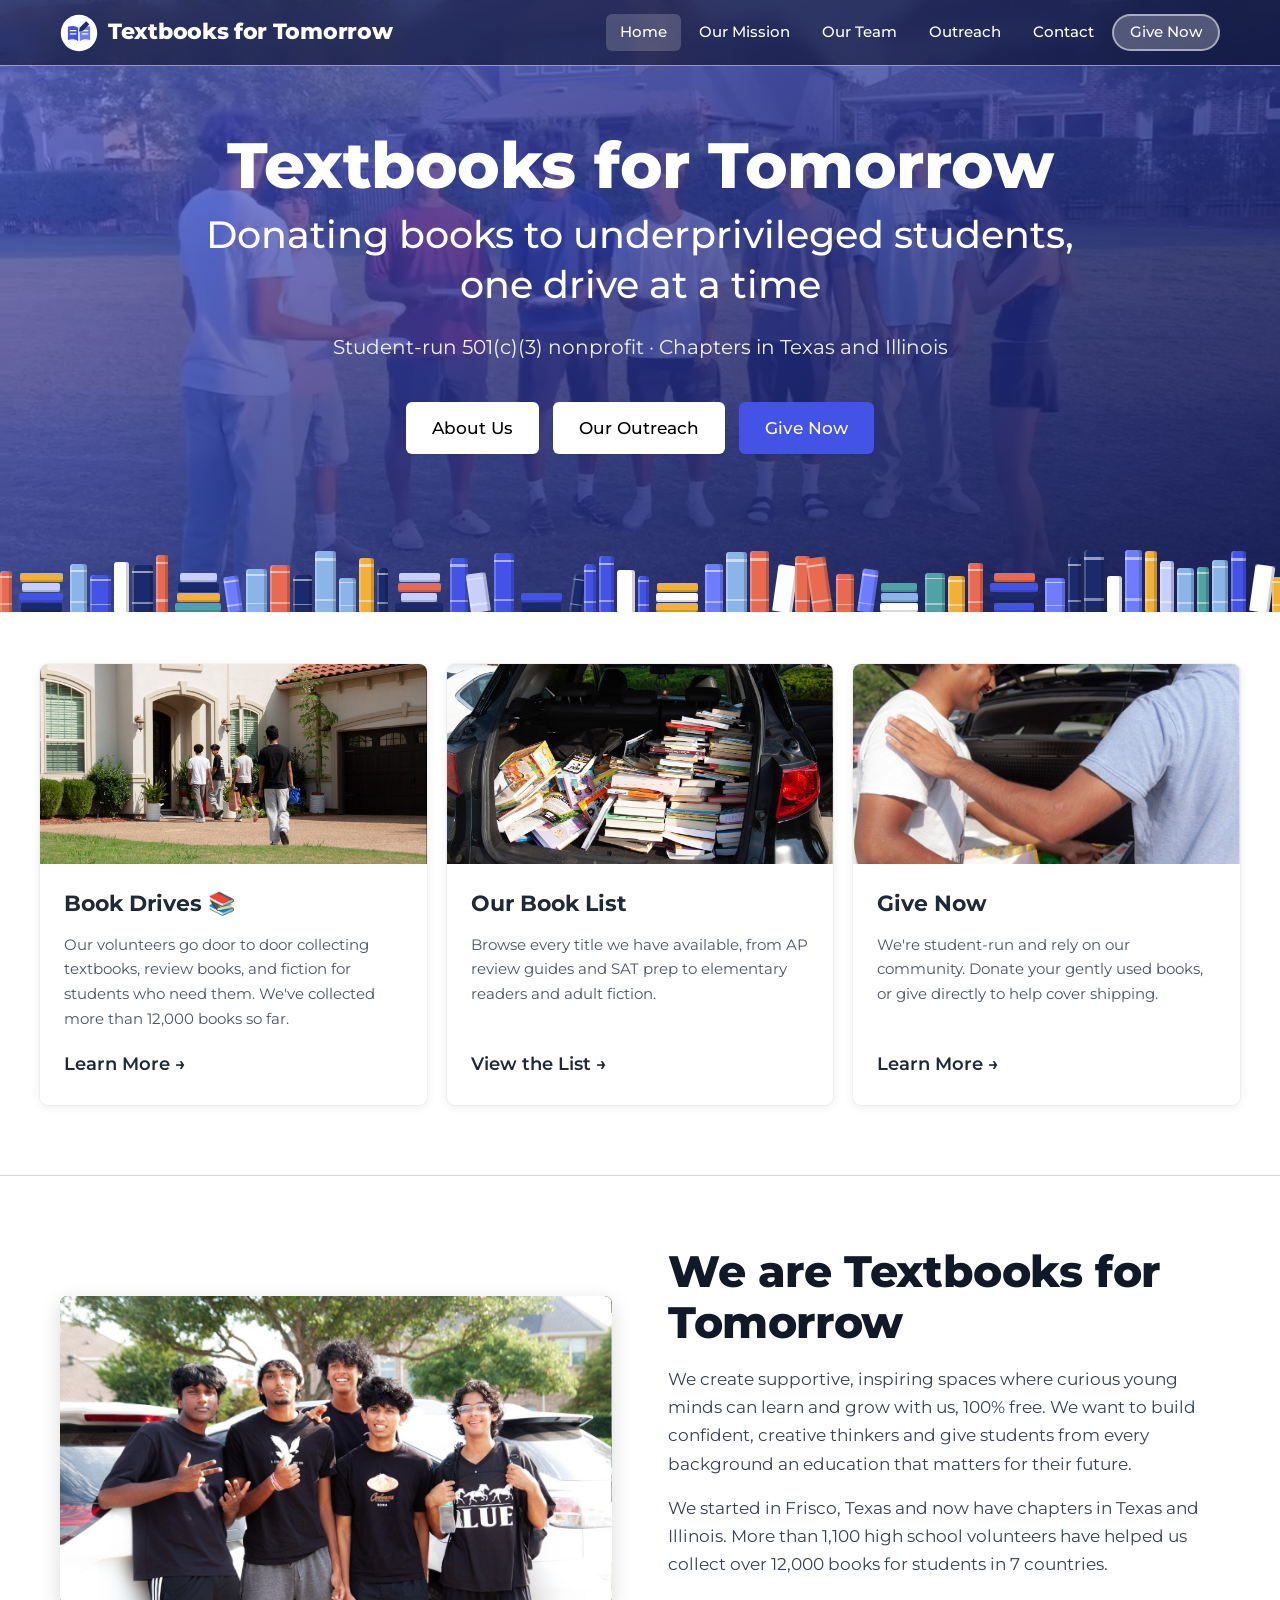
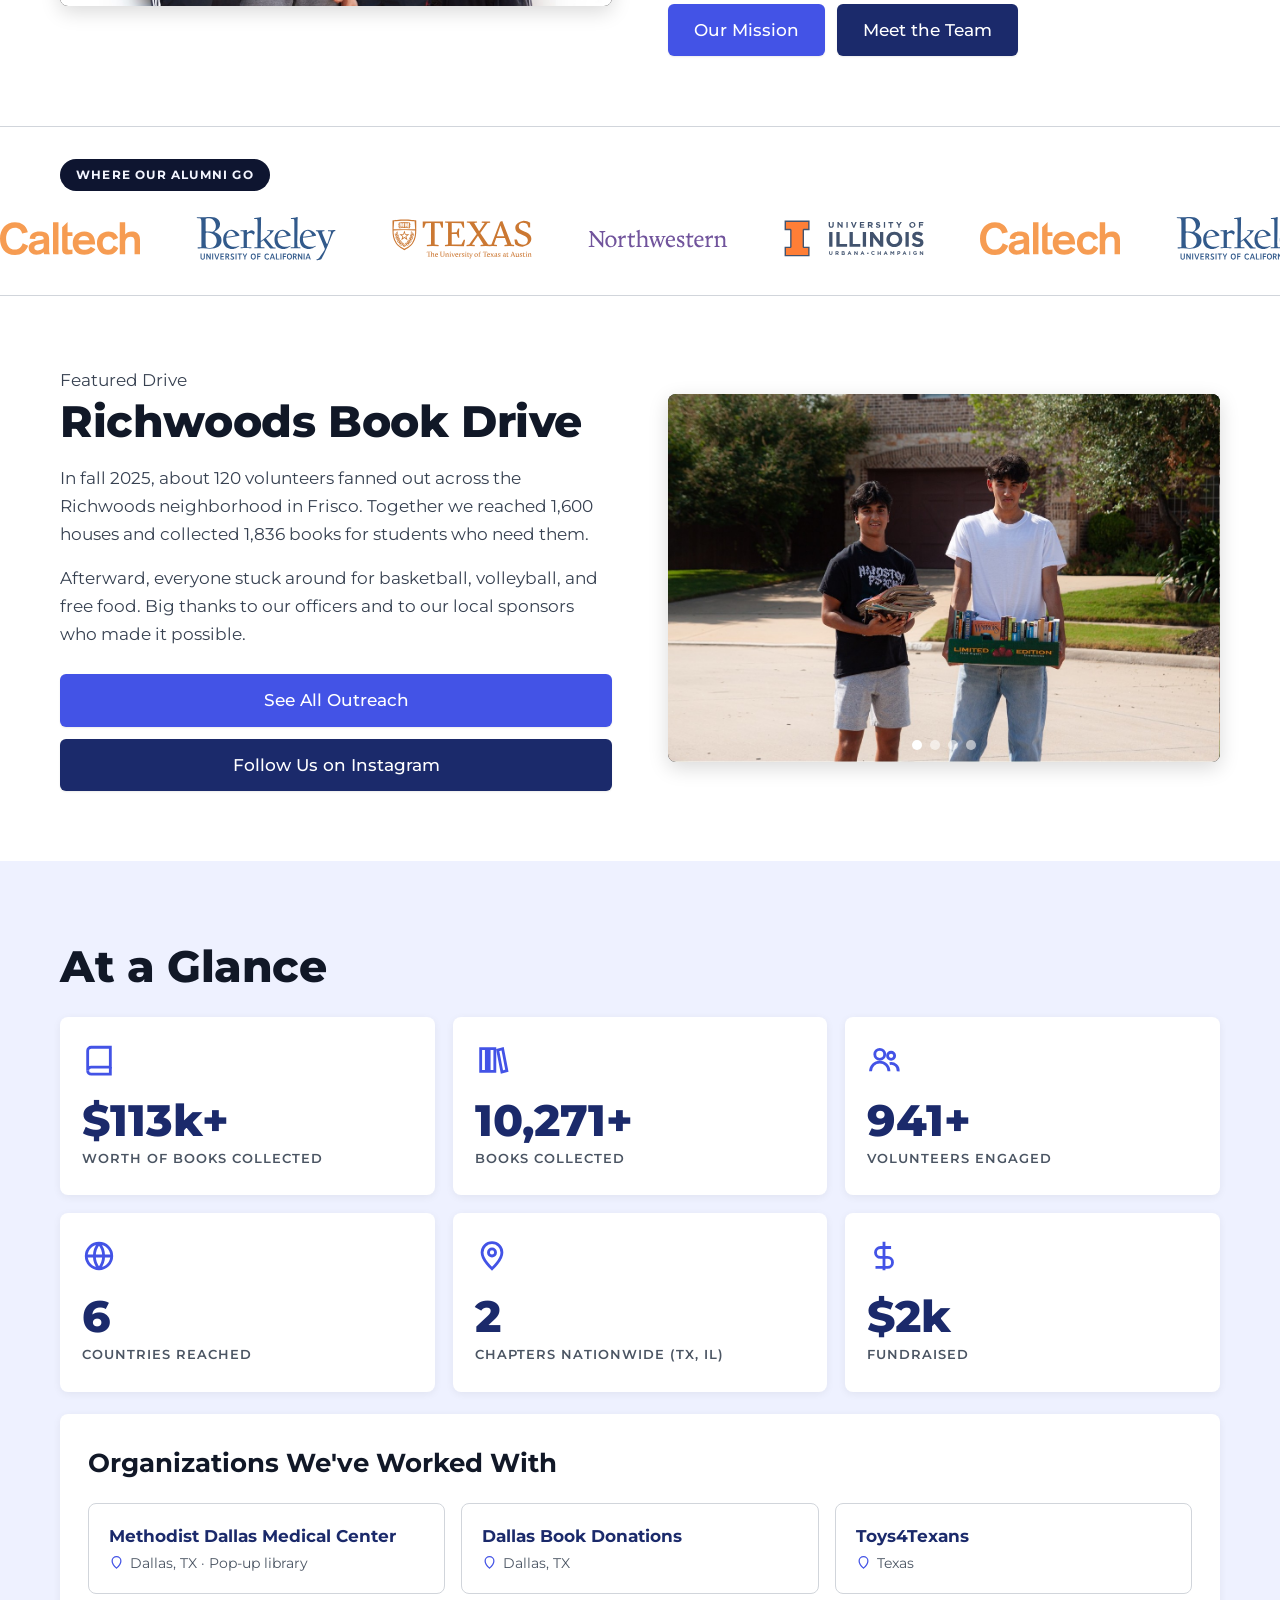
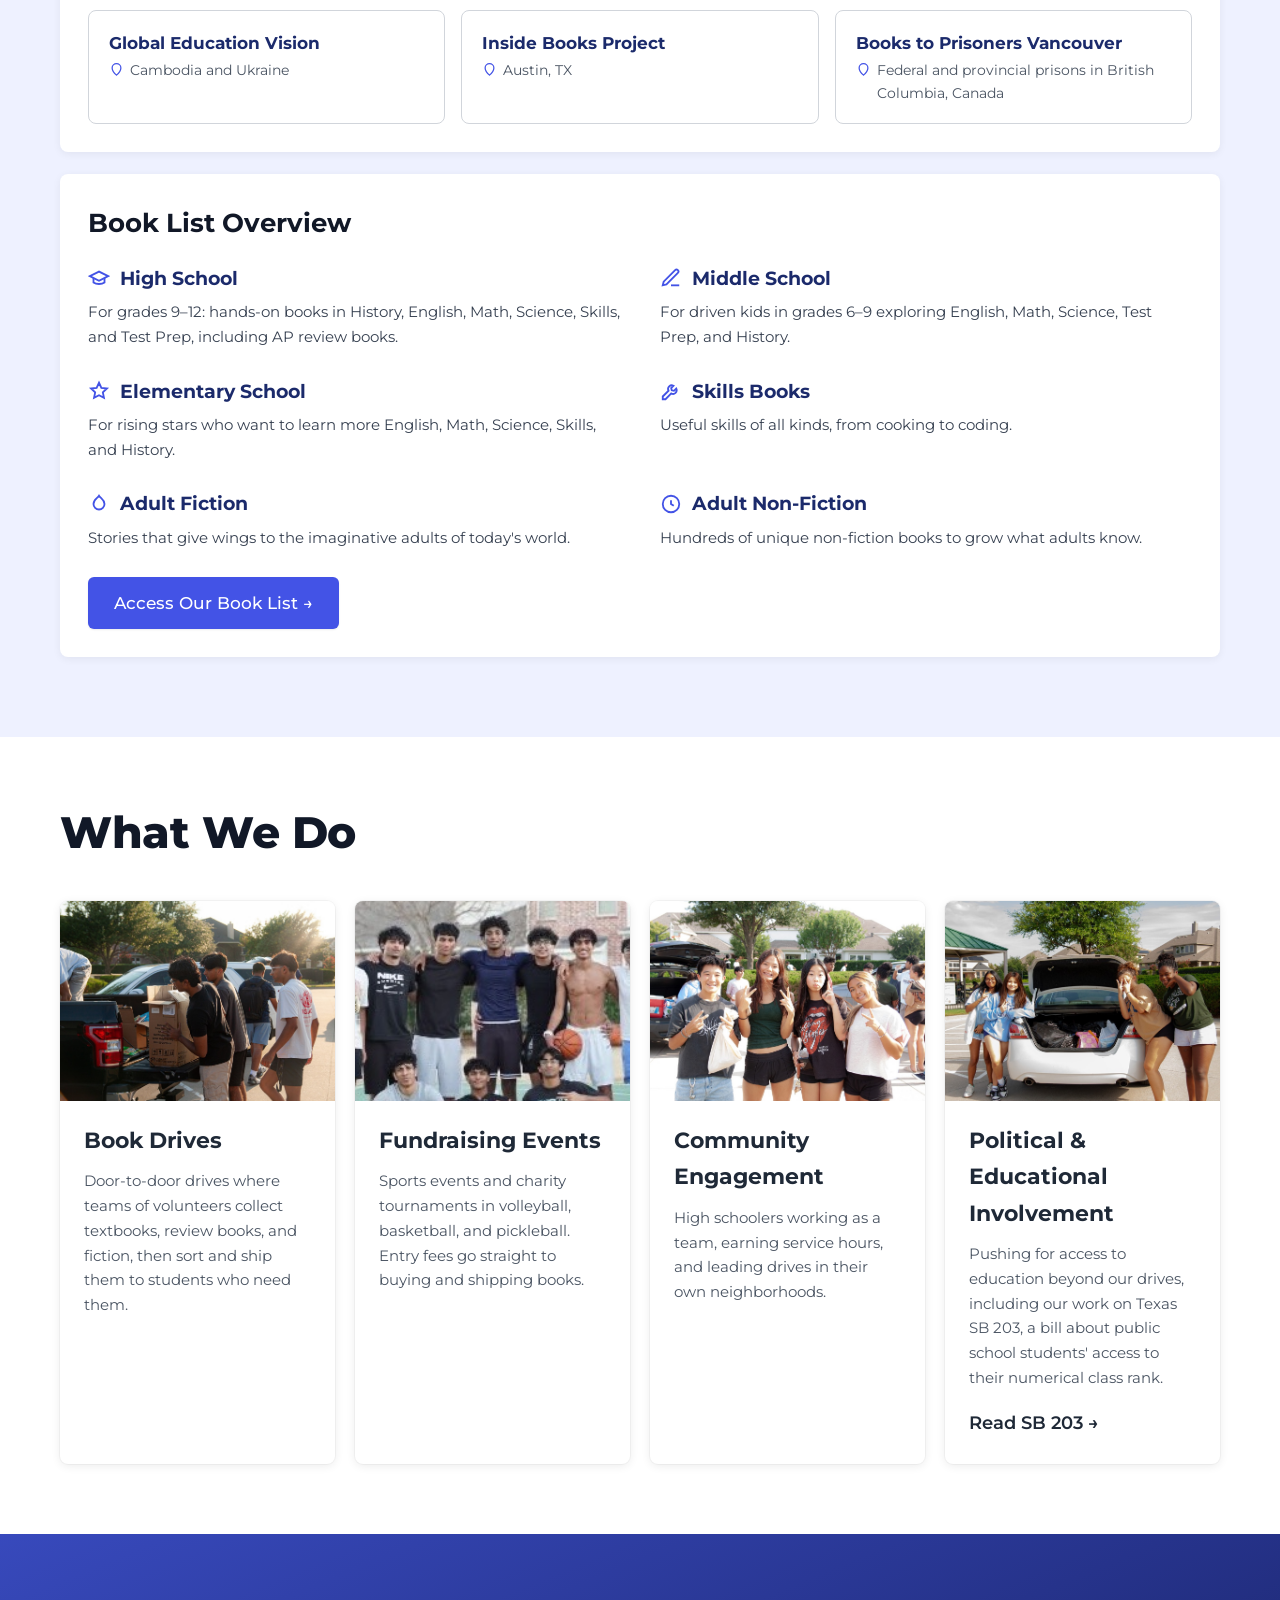
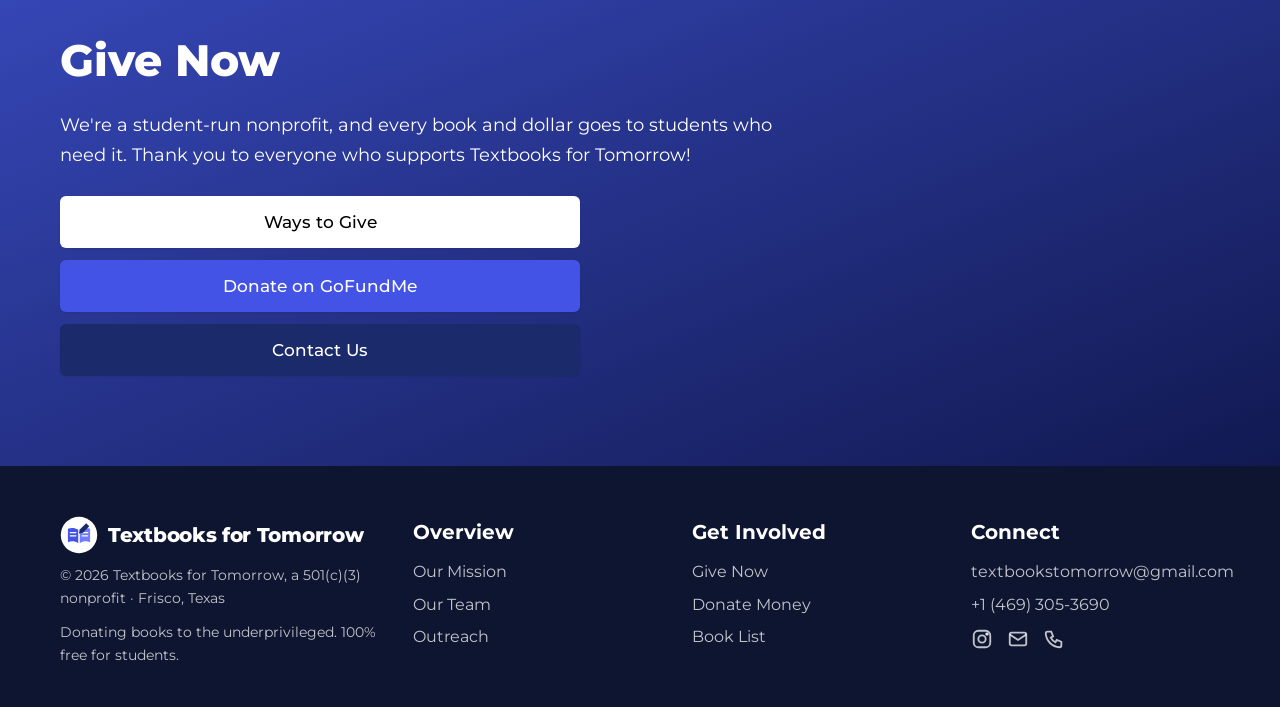
==== index.html @ 3386404f "Name Texas SB 203 on the Political and Educational card Co-Authored-By: Claude Sonnet 5.5 <noreply@a" ====
<!doctype html>
<html lang="en">
<head>
  <meta charset="utf-8">
  <meta name="viewport" content="width=device-width, initial-scale=1">
  <title>Home | Textbooks for Tomorrow</title>
  <meta name="description" content="Textbooks for Tomorrow is a student-run 501(c)(3) nonprofit donating books to underprivileged students, with chapters in Texas and Illinois.">
  <link rel="preconnect" href="https://fonts.googleapis.com">
  <link rel="preconnect" href="https://fonts.gstatic.com" crossorigin>
  <link href="https://fonts.googleapis.com/css2?family=Montserrat:wght@400;500;600;700;800&display=swap" rel="stylesheet">
  <link rel="stylesheet" href="css/style.css?v=10">
  <link rel="icon" href="data:image/svg+xml,<svg xmlns='http://www.w3.org/2000/svg' viewBox='0 0 100 100'><text y='.9em' font-size='90'>📘</text></svg>">
</head>
<body data-page="home">

  <!-- HERO: one static photo of the team under a blue gradient, books moving along the bottom -->
  <section class="hero">
    <div class="slides" aria-hidden="true">
      <img class="static" src="media/img/team-group.jpg" alt="" style="object-position:46% 12%">
    </div>
    <div class="hero-inner">
      <h1 class="reveal">Textbooks for Tomorrow</h1>
      <h2 class="reveal">Donating books to underprivileged students, one drive at a time</h2>
      <p class="sub reveal">Student-run 501(c)(3) nonprofit · Chapters in Texas and Illinois</p>
      <div class="hero-btns reveal">
        <a class="btn btn-white" href="mission.html">About Us</a>
        <a class="btn btn-white" href="outreach.html">Our Outreach</a>
        <a class="btn btn-brand" href="donate.html">Give Now</a>
      </div>
    </div>
    <div class="shelf bottom"></div>
  </section>

  <!-- THREE CARDS -->
  <div class="container cards stagger">
    <a class="card" href="outreach.html">
      <img src="media/img/ir-house-door.jpg" alt="Volunteers walking up to a house to collect books" style="object-position:50% 55%">
      <div class="body">
        <h2>Book Drives 📚</h2>
        <p>Our volunteers go door to door collecting textbooks, review books, and fiction for students who need them. We've collected more than 12,000 books so far.</p>
        <span class="more">Learn More <span>→</span></span>
      </div>
    </a>
    <a class="card" data-link="bookList">
      <img src="media/img/ir-trunk-pile.jpg" alt="A trunk piled high with donated books" style="object-position:50% 50%">
      <div class="body">
        <h2>Our Book List</h2>
        <p>Browse every title we have available, from AP review guides and SAT prep to elementary readers and adult fiction.</p>
        <span class="more">View the List <span>→</span></span>
      </div>
    </a>
    <a class="card" href="donate.html">
      <img src="media/img/ir-bag-handoff.jpg" alt="Volunteers handing over a bag of donated books" style="object-position:50% 40%">
      <div class="body">
        <h2>Give Now</h2>
        <p>We're student-run and rely on our community. Donate your gently used books, or give directly to help cover shipping.</p>
        <span class="more">Learn More <span>→</span></span>
      </div>
    </a>
  </div>

  <hr class="rule">

  <!-- WE ARE T4T -->
  <section class="section">
    <div class="container split">
      <div class="reveal left">
        <div class="media-frame"><img src="media/img/ir-team-a.jpg" alt="Textbooks for Tomorrow volunteers posing together" style="object-position:50% 30%"></div>
      </div>
      <div class="prose reveal right">
        <h2 class="h-xl">We are Textbooks for Tomorrow</h2>
        <p>We create supportive, inspiring spaces where curious young minds can learn and grow with us, 100% free. We want to build confident, creative thinkers and give students from every background an education that matters for their future.</p>
        <p>We started in Frisco, Texas and now have chapters in Texas and Illinois. More than 1,100 high school volunteers have helped us collect over 12,000 books for students in 7 countries.</p>
        <div class="btn-row">
          <a class="btn btn-brand" href="mission.html">Our Mission</a>
          <a class="btn btn-navy" href="team.html">Meet the Team</a>
        </div>
      </div>
    </div>
  </section>

  <!-- ALUMNI (same pattern as reviveinvestments.org) -->
  <div class="alumni"></div>

  <!-- FEATURED DRIVE -->
  <section class="section">
    <div class="container split flip">
      <div class="reveal right">
        <div class="media-frame tall fader">
          <img src="media/img/ir-guys-crate.jpg" alt="Two volunteers carrying a crate of books" style="object-position:50% 35%">
          <img src="media/img/ir-team-b.jpg" alt="Three volunteers smiling at the drive" style="object-position:50% 35%">
          <img src="media/img/ir-team-d.jpg" alt="Volunteers gathered after the drive" style="object-position:50% 40%">
          <img src="media/img/ir-girls-boxes.jpg" alt="Volunteers with boxes of donated books" style="object-position:40% 40%">
        </div>
      </div>
      <div class="prose reveal left">
        <p class="kicker">Featured Drive</p>
        <h2 class="h-xl">Richwoods Book Drive</h2>
        <p>In fall 2025, about 120 volunteers fanned out across the Richwoods neighborhood in Frisco. Together we reached 1,600 houses and collected 1,836 books for students who need them.</p>
        <p>Afterward, everyone stuck around for basketball, volleyball, and free food. Big thanks to our officers and to our local sponsors who made it possible.</p>
        <div class="btn-stack">
          <a class="btn btn-brand" href="outreach.html">See All Outreach</a>
          <a class="btn btn-navy" data-link="instagram">Follow Us on Instagram</a>
        </div>
      </div>
    </div>
  </section>

  <!-- AT A GLANCE -->
  <section class="band">
    <div class="container">
      <h2 class="h-xl reveal">At a Glance</h2>
      <div class="stats six stagger">
        <div class="stat">
          <svg class="ic" viewBox="0 0 24 24" fill="none" stroke="currentColor" stroke-width="2"><path d="M4 19.5A2.5 2.5 0 0 1 6.5 17H20V3H6.5A2.5 2.5 0 0 0 4 5.5z"/><path d="M4 19.5A2.5 2.5 0 0 0 6.5 22H20v-5"/></svg>
          <div class="num" data-count="130" data-prefix="$" data-suffix="k+">$0</div><div class="label">Worth of Books Collected</div>
        </div>
        <div class="stat">
          <svg class="ic" viewBox="0 0 24 24" fill="none" stroke="currentColor" stroke-width="2"><path d="M4 4h4v16H4zM10 4h4v16h-4z"/><path d="m16 5 3.5-1 3 15.5-3.5 1z"/></svg>
          <div class="num" data-count="12000" data-suffix="+">0</div><div class="label">Books Collected</div>
        </div>
        <div class="stat">
          <svg class="ic" viewBox="0 0 24 24" fill="none" stroke="currentColor" stroke-width="2"><circle cx="9" cy="8" r="3.5"/><path d="M2.5 20a6.5 6.5 0 0 1 13 0"/><circle cx="17" cy="9" r="2.5"/><path d="M16 14.5a5 5 0 0 1 6 5.5"/></svg>
          <div class="num" data-count="1100" data-suffix="+">0</div><div class="label">Volunteers Engaged</div>
        </div>
        <div class="stat">
          <svg class="ic" viewBox="0 0 24 24" fill="none" stroke="currentColor" stroke-width="2"><circle cx="12" cy="12" r="9"/><path d="M3 12h18M12 3a14 14 0 0 1 0 18M12 3a14 14 0 0 0 0 18"/></svg>
          <div class="num" data-count="7">0</div><div class="label">Countries Reached</div>
        </div>
        <div class="stat">
          <svg class="ic" viewBox="0 0 24 24" fill="none" stroke="currentColor" stroke-width="2"><path d="M12 21s-7-6.2-7-11.5a7 7 0 0 1 14 0C19 14.8 12 21 12 21z"/><circle cx="12" cy="9.5" r="2.5"/></svg>
          <div class="num" data-count="2">0</div><div class="label">Chapters Nationwide (TX, IL)</div>
        </div>
        <div class="stat">
          <svg class="ic" viewBox="0 0 24 24" fill="none" stroke="currentColor" stroke-width="2"><path d="M12 2v20M17 6H9.5a3.5 3.5 0 0 0 0 7h5a3.5 3.5 0 0 1 0 7H6"/></svg>
          <div class="num" data-count="2" data-prefix="$" data-suffix="k">$0</div><div class="label">Fundraised</div>
        </div>
      </div>

      <div class="panel reveal">
        <h3 class="h-lg">Organizations We've Worked With</h3>
        <div class="partners">
          <div class="partner"><h4>Methodist Dallas Medical Center</h4><p><svg viewBox="0 0 24 24" fill="none" stroke="currentColor" stroke-width="2"><path d="M12 21s-7-6.2-7-11.5a7 7 0 0 1 14 0C19 14.8 12 21 12 21z"/></svg>Dallas, TX · Pop-up library</p></div>
          <div class="partner"><h4>Dallas Book Donations</h4><p><svg viewBox="0 0 24 24" fill="none" stroke="currentColor" stroke-width="2"><path d="M12 21s-7-6.2-7-11.5a7 7 0 0 1 14 0C19 14.8 12 21 12 21z"/></svg>Dallas, TX</p></div>
          <div class="partner"><h4>Toys4Texans</h4><p><svg viewBox="0 0 24 24" fill="none" stroke="currentColor" stroke-width="2"><path d="M12 21s-7-6.2-7-11.5a7 7 0 0 1 14 0C19 14.8 12 21 12 21z"/></svg>Texas</p></div>
          <div class="partner"><h4>Global Education Vision</h4><p><svg viewBox="0 0 24 24" fill="none" stroke="currentColor" stroke-width="2"><path d="M12 21s-7-6.2-7-11.5a7 7 0 0 1 14 0C19 14.8 12 21 12 21z"/></svg>Cambodia and Ukraine</p></div>
          <div class="partner"><h4>Inside Books Project</h4><p><svg viewBox="0 0 24 24" fill="none" stroke="currentColor" stroke-width="2"><path d="M12 21s-7-6.2-7-11.5a7 7 0 0 1 14 0C19 14.8 12 21 12 21z"/></svg>Austin, TX</p></div>
          <div class="partner"><h4>Books to Prisoners Vancouver</h4><p><svg viewBox="0 0 24 24" fill="none" stroke="currentColor" stroke-width="2"><path d="M12 21s-7-6.2-7-11.5a7 7 0 0 1 14 0C19 14.8 12 21 12 21z"/></svg>Federal and provincial prisons in British Columbia, Canada</p></div>
        </div>
      </div>

      <div class="panel reveal">
        <h3 class="h-lg">Book List Overview</h3>
        <div class="groups">
          <div class="group"><h4><svg viewBox="0 0 24 24" fill="none" stroke="currentColor" stroke-width="2"><path d="M22 10 12 5 2 10l10 5 10-5z"/><path d="M6 12v5c3 2 9 2 12 0v-5"/></svg>High School</h4><p>For grades 9–12: hands-on books in History, English, Math, Science, Skills, and Test Prep, including AP review books.</p></div>
          <div class="group"><h4><svg viewBox="0 0 24 24" fill="none" stroke="currentColor" stroke-width="2"><path d="M12 20h9"/><path d="M16.5 3.5a2.1 2.1 0 0 1 3 3L7 19l-4 1 1-4z"/></svg>Middle School</h4><p>For driven kids in grades 6–9 exploring English, Math, Science, Test Prep, and History.</p></div>
          <div class="group"><h4><svg viewBox="0 0 24 24" fill="none" stroke="currentColor" stroke-width="2"><path d="m12 3 2.6 5.6 6.1.7-4.5 4.2 1.2 6L12 16.6 6.6 19.5l1.2-6L3.3 9.3l6.1-.7z"/></svg>Elementary School</h4><p>For rising stars who want to learn more English, Math, Science, Skills, and History.</p></div>
          <div class="group"><h4><svg viewBox="0 0 24 24" fill="none" stroke="currentColor" stroke-width="2"><path d="M14.7 6.3a4 4 0 0 0-5.4 5.4L3 18v3h3l6.3-6.3a4 4 0 0 0 5.4-5.4l-2.5 2.5-2.4-.6-.6-2.4z"/></svg>Skills Books</h4><p>Useful skills of all kinds, from cooking to coding.</p></div>
          <div class="group"><h4><svg viewBox="0 0 24 24" fill="none" stroke="currentColor" stroke-width="2"><path d="M12 3c2 3 6 4 6 9a6 6 0 0 1-12 0c0-5 4-6 6-9z"/></svg>Adult Fiction</h4><p>Stories that give wings to the imaginative adults of today's world.</p></div>
          <div class="group"><h4><svg viewBox="0 0 24 24" fill="none" stroke="currentColor" stroke-width="2"><circle cx="12" cy="12" r="9"/><path d="M12 8v4l3 2"/></svg>Adult Non-Fiction</h4><p>Hundreds of unique non-fiction books to grow what adults know.</p></div>
        </div>
        <div class="btn-row"><a class="btn btn-brand" data-link="bookList">Access Our Book List →</a></div>
      </div>
    </div>
  </section>

  <!-- WHAT WE DO -->
  <section class="section">
    <div class="container">
      <h2 class="h-xl reveal">What We Do</h2>
      <div class="cards four stagger">
        <div class="card">
          <img src="media/img/ir-truck-loading2.jpg" alt="Volunteers loading boxes of donated books" style="object-position:55% 40%">
          <div class="body"><h3>Book Drives</h3><p>Door-to-door drives where teams of volunteers collect textbooks, review books, and fiction, then sort and ship them to students who need them.</p></div>
        </div>
        <div class="card">
          <img src="media/img/basketball-team.jpg" alt="Players at our charity basketball tournament" style="object-position:50% 40%">
          <div class="body"><h3>Fundraising Events</h3><p>Sports events and charity tournaments in volleyball, basketball, and pickleball. Entry fees go straight to buying and shipping books.</p></div>
        </div>
        <div class="card">
          <img src="media/img/ir-girls-group.jpg" alt="High school volunteers at a book drive" style="object-position:50% 35%">
          <div class="body"><h3>Community Engagement</h3><p>High schoolers working as a team, earning service hours, and leading drives in their own neighborhoods.</p></div>
        </div>
        <div class="card">
          <img src="media/img/ir-team-c.jpg" alt="Volunteers at a book drive" style="object-position:50% 40%">
          <div class="body"><h3>Political &amp; Educational Involvement</h3><p>Pushing for access to education beyond our drives, including our work on Texas SB 203, a bill about public school students' access to their numerical class rank.</p><a class="more" href="https://capitol.texas.gov/BillLookup/History.aspx?LegSess=89R&amp;Bill=SB203" target="_blank" rel="noopener">Read SB 203 <span>→</span></a></div>
        </div>
      </div>
    </div>
  </section>

  <!-- CLOSING -->
  <section class="closing">
    <div class="container">
      <h2 class="reveal">Give Now</h2>
      <p class="reveal">We're a student-run nonprofit, and every book and dollar goes to students who need it. Thank you to everyone who supports Textbooks for Tomorrow!</p>
      <div class="btn-stack reveal">
        <a class="btn btn-white" href="donate.html">Ways to Give</a>
        <a class="btn btn-brand" data-link="donate">Donate on GoFundMe</a>
        <a class="btn btn-navy" href="contact.html">Contact Us</a>
      </div>
    </div>
  </section>

  <script src="js/main.js?v=10"></script>
</body>
</html>
---- css/style.css ----
/* Textbooks for Tomorrow — layout modeled on avbotz.com */
:root {
  --brand: #4353e6;        /* T4T royal blue (from Instagram) */
  --brand-hover: #3442c9;
  --navy: #1b2a6b;
  --ink: #111827;
  --gray: #4b5563;
  --line: #d1d5db;
  --tint: #eef1ff;         /* light lavender band, like Avbotz's sky-50 */
  --footer: #0e1530;
  --max: 1200px;
}

* { box-sizing: border-box; margin: 0; padding: 0; }
html { scroll-behavior: smooth; overflow-x: clip; }
body {
  font-family: "Montserrat", ui-sans-serif, system-ui, -apple-system, "Segoe UI", Roboto, Arial, sans-serif;
  color: var(--ink); background: #fff; line-height: 1.65;
}
img, video { max-width: 100%; display: block; }
a { color: inherit; text-decoration: none; }
.container { width: 100%; max-width: var(--max); margin: 0 auto; padding: 0 20px; }

/* ---------- Header ---------- */
.site-header {
  position: fixed; inset: 0 0 auto 0; z-index: 30; color: #fff;
  background: rgba(10, 16, 40, 0.6); backdrop-filter: blur(8px); -webkit-backdrop-filter: blur(8px);
  border-bottom: 1px solid rgba(229, 231, 235, 0.6);
  transition: background .3s;
}
.site-header.scrolled { background: rgba(10, 16, 40, 0.85); }
.nav { display: flex; align-items: center; justify-content: space-between; height: 65px; }
.logo { display: flex; align-items: center; gap: 10px; font-weight: 800; font-size: 22px; letter-spacing: -.3px; white-space: nowrap; }
.logo svg { width: 38px; height: 38px; flex: none; }
.nav-links { display: flex; align-items: center; gap: 4px; list-style: none; }
.nav-links a { display: block; padding: 6px 14px; border-radius: 6px; font-weight: 500; font-size: 15px; transition: background .2s; }
.nav-links a:hover, .nav-links a.active { background: rgba(255, 255, 255, .18); }
.nav-links .cta-link { border: 2px solid rgba(255,255,255,.5); background: rgba(255,255,255,.25); border-radius: 999px; padding: 4px 16px; }
.nav-toggle {
  display: none; color: #fff; background: rgba(255,255,255,.25); border: 2px solid rgba(255,255,255,.5);
  border-radius: 4px; padding: 6px 10px; font-size: 18px; cursor: pointer;
}
@media (max-width: 960px) {
  .nav-toggle { display: block; }
  .logo { font-size: 18px; }
  .nav-links {
    position: absolute; top: 65px; left: 0; right: 0; flex-direction: column; align-items: stretch; gap: 0;
    background: rgba(10, 16, 40, 0.96); padding: 0 16px; max-height: 0; overflow: hidden; transition: max-height .35s, padding .35s;
  }
  .nav-links.open { max-height: 480px; padding: 8px 16px 16px; }
  .nav-links a { padding: 12px; }
  .nav-links .cta-link { text-align: center; margin-top: 8px; }
}

/* ---------- Hero with crossfading photo slideshow ---------- */
.hero { position: relative; isolation: isolate; color: #fff; text-align: center; overflow: hidden; }
.slides { position: absolute; inset: 0; z-index: -2; }
.slides img {
  position: absolute; inset: 0; width: 100%; height: 100%; object-fit: cover;
  opacity: 0; transition: opacity 1.5s ease-in-out; transform: scale(1.06);
}
.slides img.on { opacity: 1; animation: kenburns 9s ease-out forwards; }
@keyframes kenburns { from { transform: scale(1.06); } to { transform: scale(1); } }
.hero::before {
  content: ""; position: absolute; inset: 0; z-index: -1;
  background: linear-gradient(to bottom right, rgba(79, 99, 255, .6), rgba(17, 24, 80, .95));
}
.hero-inner { padding: 130px 20px 170px; max-width: 980px; margin: 0 auto; }
.hero h1 { font-size: clamp(40px, 6vw, 64px); font-weight: 800; line-height: 1.1; letter-spacing: -.5px; }
.hero h2 { font-size: clamp(24px, 3.4vw, 38px); font-weight: 500; line-height: 1.3; margin-top: 10px; }
.hero p.sub { font-size: clamp(16px, 1.8vw, 20px); margin-top: 22px; opacity: .92; }
.hero-btns { display: flex; gap: 14px; justify-content: center; flex-wrap: wrap; margin-top: 38px; }
.hero.page .hero-inner { padding: 120px 20px 140px; }
.hero.page h1 { font-size: clamp(36px, 5vw, 54px); }

/* Buttons (Avbotz: rounded-md, shadow, slight scale on hover) */
.btn {
  display: inline-block; padding: 12px 26px; border-radius: 6px; font-size: 17px; font-weight: 500; text-align: center;
  box-shadow: 0 1px 2px rgba(0,0,0,.08); transition: transform .2s, box-shadow .2s, background .2s; cursor: pointer; border: 0; font-family: inherit;
}
.btn:hover { transform: scale(1.025); box-shadow: 0 6px 16px rgba(0,0,0,.15); }
.btn-white { background: #fff; color: #000; }
.btn-brand { background: var(--brand); color: #fff; }
.btn-brand:hover { background: var(--brand-hover); }
.btn-navy { background: var(--navy); color: #fff; }
.btn-stack { display: grid; gap: 12px; margin-top: 26px; }
.btn-row { display: flex; gap: 12px; flex-wrap: wrap; margin-top: 26px; }
@media (max-width: 640px) {
  .hero-btns { flex-direction: column; align-items: stretch; }
  .btn-row { flex-direction: column; }
}


/* ---------- Feature cards (photo on top) ---------- */
.cards { display: grid; grid-template-columns: repeat(3, 1fr); gap: 20px; padding: 40px 0 70px; }
.card {
  background: #fff; border-radius: 8px; overflow: hidden; box-shadow: 0 2px 10px rgba(0,0,0,.08), 0 0 0 1px rgba(0,0,0,.03);
  display: flex; flex-direction: column; transition: transform .25s, box-shadow .25s;
}
.card:hover { transform: translateY(-4px); box-shadow: 0 12px 28px rgba(0,0,0,.14); }
.card img { width: 100%; height: 200px; object-fit: cover; }
.card .body { padding: 22px 24px 26px; display: flex; flex-direction: column; flex: 1; }
.card h2, .card h3 { font-size: 22px; font-weight: 700; color: #1f2937; margin-bottom: 10px; }
.card p { color: var(--gray); font-size: 15px; flex: 1; }
.card .more { margin-top: 18px; font-weight: 600; font-size: 18px; color: #1f2937; }
.card .more span { display: inline-block; transition: transform .2s; }
.card:hover .more span { transform: translateX(5px); }
@media (max-width: 900px) { .cards { grid-template-columns: 1fr; } }

/* ---------- Generic sections ---------- */
.section { padding: 70px 0; }
.rule { border: 0; border-top: 1px solid var(--line); }
.kicker { font-size: 15px; color: var(--gray); margin-bottom: 2px; }
.h-xl { font-size: clamp(32px, 4.2vw, 44px); font-weight: 800; line-height: 1.15; color: #111827; letter-spacing: -.4px; margin-bottom: 18px; }
.h-lg { font-size: 26px; font-weight: 700; color: #111827; margin-bottom: 10px; }
.prose p { color: #374151; font-size: 17px; }
.prose p + p { margin-top: 16px; }
.split { display: grid; grid-template-columns: 1fr 1fr; gap: 56px; align-items: center; }
.split.flip > :first-child { order: 2; }
@media (max-width: 900px) { .split { grid-template-columns: 1fr; gap: 28px; } .split.flip > :first-child { order: 0; } }

.media-frame { position: relative; border-radius: 8px; overflow: hidden; box-shadow: 0 6px 20px rgba(0,0,0,.15); aspect-ratio: 16 / 9; background: #000; }
.media-frame img, .media-frame video { width: 100%; height: 100%; object-fit: cover; }
.media-frame.tall { aspect-ratio: 3 / 2; }

/* Crossfade carousel inside a frame (like Avbotz "What We Do") */
.fader img { position: absolute; inset: 0; opacity: 0; transition: opacity 1.2s; }
.fader img.on { opacity: 1; }
.fader .dots { position: absolute; bottom: 12px; left: 0; right: 0; display: flex; gap: 8px; justify-content: center; z-index: 2; }
.fader .dots button { width: 10px; height: 10px; border-radius: 50%; border: 0; background: rgba(255,255,255,.55); cursor: pointer; }
.fader .dots button.on { background: #fff; }

/* Video with big play button (Avbotz "We are AVBotz") */
.play {
  position: absolute; inset: 0; margin: auto; width: 84px; height: 84px; border-radius: 50%; border: 0; cursor: pointer;
  background: var(--brand); color: #fff; display: grid; place-items: center; box-shadow: 0 8px 24px rgba(0,0,0,.35);
  transition: transform .2s;
}
.play:hover { transform: scale(1.08); }
.play svg { width: 34px; height: 34px; margin-left: 5px; }
.media-frame.playing .play { display: none; }

/* ---------- Tinted band with stats (Avbotz "Team Overview") ---------- */
.band { position: relative; background: var(--tint); padding: 130px 0 80px; }
.stats { display: grid; grid-template-columns: repeat(4, minmax(0, 1fr)); gap: 18px; margin-top: 26px; }
.stat { background: #fff; border-radius: 8px; padding: 26px 22px; box-shadow: 0 2px 8px rgba(0,0,0,.06); }
.stat .ic { width: 34px; height: 34px; color: var(--brand); margin-bottom: 10px; }
.stat .num { font-size: clamp(34px, 4vw, 44px); font-weight: 800; color: var(--navy); line-height: 1.1; }
.stat .label { margin-top: 4px; font-size: 13px; font-weight: 600; letter-spacing: 1px; text-transform: uppercase; color: var(--gray); }
.panel { background: #fff; border-radius: 8px; padding: 28px; box-shadow: 0 2px 8px rgba(0,0,0,.06); margin-top: 22px; }
.panel h3.h-lg { margin-bottom: 18px; }
.groups { display: grid; grid-template-columns: repeat(2, 1fr); gap: 26px 40px; }
.group h4 { display: flex; align-items: center; gap: 10px; font-size: 19px; font-weight: 700; color: var(--navy); margin-bottom: 6px; }
.group h4 svg { width: 22px; height: 22px; color: var(--brand); flex: none; }
.group p { color: #374151; font-size: 15px; }
@media (max-width: 900px) { .stats { grid-template-columns: repeat(2, minmax(0, 1fr)); } .groups { grid-template-columns: 1fr; } }

/* ---------- Reels / outreach ---------- */
.reels { display: grid; grid-template-columns: repeat(3, 1fr); gap: 22px; margin-top: 30px; }
.reel { background: #fff; border-radius: 8px; overflow: hidden; box-shadow: 0 2px 10px rgba(0,0,0,.08); }
.reel .media-frame { border-radius: 0; box-shadow: none; }
.reel .play { width: 64px; height: 64px; }
.reel .play svg { width: 26px; height: 26px; }
.reel .body { padding: 18px 20px 22px; }
.reel .date { font-size: 13px; font-weight: 600; color: var(--brand); text-transform: uppercase; letter-spacing: 1px; }
.reel h3 { font-size: 19px; margin: 4px 0 6px; }
.reel p { font-size: 15px; color: var(--gray); }
@media (max-width: 900px) { .reels { grid-template-columns: 1fr; } }

.gallery { display: grid; grid-template-columns: repeat(4, 1fr); gap: 12px; margin-top: 30px; }
.gallery figure { position: relative; border-radius: 8px; overflow: hidden; aspect-ratio: 1; box-shadow: 0 2px 8px rgba(0,0,0,.08); }
.gallery img { width: 100%; height: 100%; object-fit: cover; transition: transform .5s; }
.gallery figure:hover img { transform: scale(1.06); }
.gallery figcaption { position: absolute; inset: auto 0 0 0; padding: 22px 12px 10px; font-size: 13px; font-weight: 600; color: #fff; background: linear-gradient(transparent, rgba(0,0,0,.7)); }
.gallery .wide { grid-column: span 2; aspect-ratio: auto; }
@media (max-width: 900px) { .gallery { grid-template-columns: repeat(2, 1fr); } }

/* Events list */
.events { list-style: none; margin-top: 10px; }
.events li { padding: 22px 0; border-top: 1px solid var(--line); }
.events li:last-child { border-bottom: 1px solid var(--line); }
.events h3 { font-size: 21px; font-weight: 700; }
.events p { color: #374151; }

/* ---------- Full-bleed closing section (Avbotz "Sponsors") ---------- */
.closing { position: relative; isolation: isolate; color: #fff; overflow: hidden; padding: 150px 0 90px; }
.closing::before { content: ""; position: absolute; inset: 0; z-index: -1; background: linear-gradient(to bottom right, rgba(79, 99, 255, .55), rgba(17, 24, 80, .95)); }
.closing h2 { font-size: clamp(32px, 4vw, 44px); font-weight: 800; }
.closing p { font-size: 18px; max-width: 760px; margin-top: 14px; opacity: .92; }
.closing .btn-stack { max-width: 520px; }

/* ---------- Team ---------- */
.team-grid { display: grid; grid-template-columns: repeat(auto-fill, minmax(220px, 1fr)); gap: 20px; margin-top: 26px; }
.member { background: #fff; border-radius: 8px; overflow: hidden; box-shadow: 0 2px 10px rgba(0,0,0,.08); text-align: center; }
.member .avatar { aspect-ratio: 1; display: grid; place-items: center; font-size: 52px; font-weight: 800; color: #fff; background: linear-gradient(to bottom right, #6e7cff, var(--navy)); }
.member .avatar img { width: 100%; height: 100%; object-fit: cover; }
.member .info { padding: 16px 16px 20px; }
.member h3 { font-size: 18px; }
.member .role { font-size: 13px; font-weight: 600; letter-spacing: 1px; text-transform: uppercase; color: var(--brand); }
.member p { font-size: 14px; color: var(--gray); margin-top: 8px; }

/* ---------- Contact ---------- */
.contact-list { list-style: none; }
.contact-list li { padding: 16px 0; border-top: 1px solid var(--line); }
.contact-list strong { display: block; color: var(--navy); }
form.contact { display: grid; gap: 12px; }
form.contact input, form.contact textarea { width: 100%; padding: 12px 14px; border-radius: 6px; border: 1px solid var(--line); font: inherit; }
form.contact textarea { min-height: 150px; resize: vertical; }
.subscribe { display: flex; gap: 10px; flex-wrap: wrap; margin-top: 22px; max-width: 560px; }
.subscribe input { flex: 1 1 240px; padding: 12px 16px; border-radius: 6px; border: 0; font: inherit; }

/* ---------- Footer ---------- */
.site-footer { background: var(--footer); color: rgba(255,255,255,.75); padding: 50px 0 40px; }
.site-footer .top { display: grid; grid-template-columns: 1.3fr 1fr 1fr 1fr; gap: 30px; }
.site-footer .logo { color: #fff; font-size: 20px; }
.site-footer small { display: block; margin-top: 10px; font-size: 14px; }
.site-footer h4 { color: #fff; font-size: 20px; font-weight: 700; margin-bottom: 10px; }
.site-footer ul { list-style: none; }
.site-footer li { margin: 6px 0; }
.site-footer a:hover { color: #fff; text-decoration: underline; }
.socials { display: flex; gap: 14px; margin-top: 10px; }
.socials svg { width: 22px; height: 22px; }
@media (max-width: 900px) { .site-footer .top { grid-template-columns: 1fr 1fr; } .site-footer .top > :first-child { grid-column: 1 / -1; } }

/* ---------- Scroll reveal ---------- */
.reveal { opacity: 0; transform: translateY(36px); transition: opacity .8s cubic-bezier(.2,.7,.2,1), transform .8s cubic-bezier(.2,.7,.2,1); }
.reveal.left { transform: translateX(-50px); }
.reveal.right { transform: translateX(50px); }
.reveal.zoom { transform: scale(.94); }
.reveal.in { opacity: 1; transform: none; }
.stagger > * { transition-delay: calc(var(--i, 0) * 110ms); }
@media (max-width: 900px) { .reveal.left, .reveal.right { transform: translateY(36px); } .reveal.in { transform: none; } }

@media (prefers-reduced-motion: reduce) {
  html { scroll-behavior: auto; }
  .reveal { opacity: 1 !important; transform: none !important; transition: none !important; }
  .slides img.on { animation: none; }
  .shelf-track, .shelf .book { animation: none !important; }
}

/* Keep long logo text from widening the page on phones */
.site-footer .top > * { min-width: 0; }
.site-footer .logo { white-space: normal; }
@media (max-width: 400px) { .site-header .logo { font-size: 16px; } .site-header .logo svg { width: 32px; height: 32px; } }

/* ---------- Moving line of books (replaces the waves) ---------- */
.shelf { position: absolute; left: 0; right: 0; height: 92px; pointer-events: none; overflow: hidden; z-index: 1; }
.shelf.bottom { bottom: 0; }
.shelf.bottom::after { content: ""; position: absolute; left: 0; right: 0; bottom: 0; height: 12px; background: #fff; }
.shelf.top { top: 0; background: #fff; }
.shelf-track {
  position: absolute; left: 0; bottom: 0; display: flex; align-items: flex-end; gap: 3px; width: max-content;
  animation: shelf-move 70s linear infinite;
}
.shelf.bottom .shelf-track { bottom: 12px; }
@keyframes shelf-move { to { transform: translateX(-50%); } }
.book {
  flex: none; border-radius: 3px 3px 1px 1px;
  background:
    linear-gradient(transparent 12%, rgba(255,255,255,.55) 12% 16%, transparent 16% 78%, rgba(255,255,255,.45) 78% 82%, transparent 82%),
    var(--c);
  box-shadow: inset -3px 0 rgba(0,0,0,.18), inset 2px 0 rgba(255,255,255,.22);
  rotate: var(--r, 0deg); transform-origin: bottom center;
  animation: book-drop .9s cubic-bezier(.3, 1.35, .5, 1) both; animation-delay: var(--d, 0s);
}
.book-stack { flex: none; display: flex; flex-direction: column; align-items: center; gap: 1px; margin: 0 4px; animation: book-drop .9s cubic-bezier(.3, 1.35, .5, 1) both; animation-delay: var(--d, 0s); }
.book-stack span { display: block; height: 9px; border-radius: 2px; background: var(--c); box-shadow: inset 0 -2px rgba(0,0,0,.15); }
@keyframes book-drop { from { translate: 0 -240px; opacity: 0; } 50% { opacity: 1; } to { translate: 0 0; } }
.band { padding-top: 130px; }
.closing { padding-top: 160px; }

/* ---------- Alumni strip (same pattern as reviveinvestments.org) ---------- */
.alumni { overflow: hidden; border-top: 1px solid var(--line); border-bottom: 1px solid var(--line); padding: 32px 0; background: #fff; }
.pill {
  display: inline-block; border-radius: 999px; background: var(--footer); color: #f3f5ff;
  padding: 6px 16px; font-size: 12px; font-weight: 700; text-transform: uppercase; letter-spacing: .1em; margin-bottom: 24px;
}
.marquee { display: flex; width: max-content; align-items: center; gap: 56px; animation: marquee 32s linear infinite; }
.marquee img { height: 40px; width: auto; max-width: 140px; object-fit: contain; opacity: .8; transition: opacity .3s; }
.marquee img:hover { opacity: 1; }
@media (min-width: 768px) { .marquee img { height: 48px; } }
@keyframes marquee { to { transform: translateX(-50%); } }

/* ---------- Six stats ---------- */
.stats.six { grid-template-columns: repeat(3, minmax(0, 1fr)); }
@media (max-width: 900px) { .stats.six { grid-template-columns: repeat(2, minmax(0, 1fr)); } }

/* ---------- What we do: four photo cards ---------- */
.cards.four { grid-template-columns: repeat(4, 1fr); padding: 26px 0 0; }
@media (max-width: 1100px) { .cards.four { grid-template-columns: repeat(2, 1fr); } }
@media (max-width: 640px) { .cards.four { grid-template-columns: 1fr; } }

/* ---------- Organizations ---------- */
.partners { display: grid; grid-template-columns: repeat(3, 1fr); gap: 16px; }
.partner { border: 1px solid var(--line); border-radius: 8px; padding: 18px 20px; background: #fff; transition: border-color .2s, transform .2s; }
.partner:hover { border-color: var(--brand); transform: translateY(-2px); }
.partner h4 { font-size: 17px; font-weight: 700; color: var(--navy); }
.partner p { font-size: 14px; color: var(--gray); margin-top: 2px; display: flex; gap: 6px; align-items: flex-start; }
.partner p svg { width: 15px; height: 15px; flex: none; margin-top: 3px; color: var(--brand); }
@media (max-width: 900px) { .partners { grid-template-columns: 1fr; } }

/* Static (non-slideshow) hero photo */
.slides img.static { opacity: 1; transform: none; }

/* Book line only at the top of each page: sections below no longer need room for it */
.band { padding-top: 80px; }
.closing { padding-top: 90px; background: var(--navy); }
.hero { background: var(--navy); }
/* Icon cards (no photo) */
.card .card-ic { width: 40px; height: 40px; color: var(--brand); margin: 26px 24px 0; }
.card .card-ic + .body { padding-top: 12px; }

/* Sub-headings between photo galleries */
.sub-title { margin-top: 56px; }
.sub-title + .gallery { margin-top: 18px; }

/* Small food pop-up beside the Richwoods drive photos */
.media-wrap { position: relative; margin-bottom: 40px; }
.food-pop { position: absolute; right: -14px; bottom: -40px; width: 240px; background: #fff; border-radius: 10px; overflow: hidden; box-shadow: 0 12px 34px rgba(0,0,0,.3); z-index: 3; }
.food-fader { position: relative; height: 135px; overflow: hidden; }
.food-fader .dots { bottom: 6px; }
.food-pop .cap { padding: 10px 14px 12px; font-size: 13px; line-height: 1.4; color: var(--gray); }
.food-pop .cap strong { display: block; color: var(--navy); font-size: 14px; }
@media (max-width: 900px) { .food-pop { position: relative; right: auto; bottom: auto; width: 100%; margin-top: 14px; } .media-wrap { margin-bottom: 0; } }
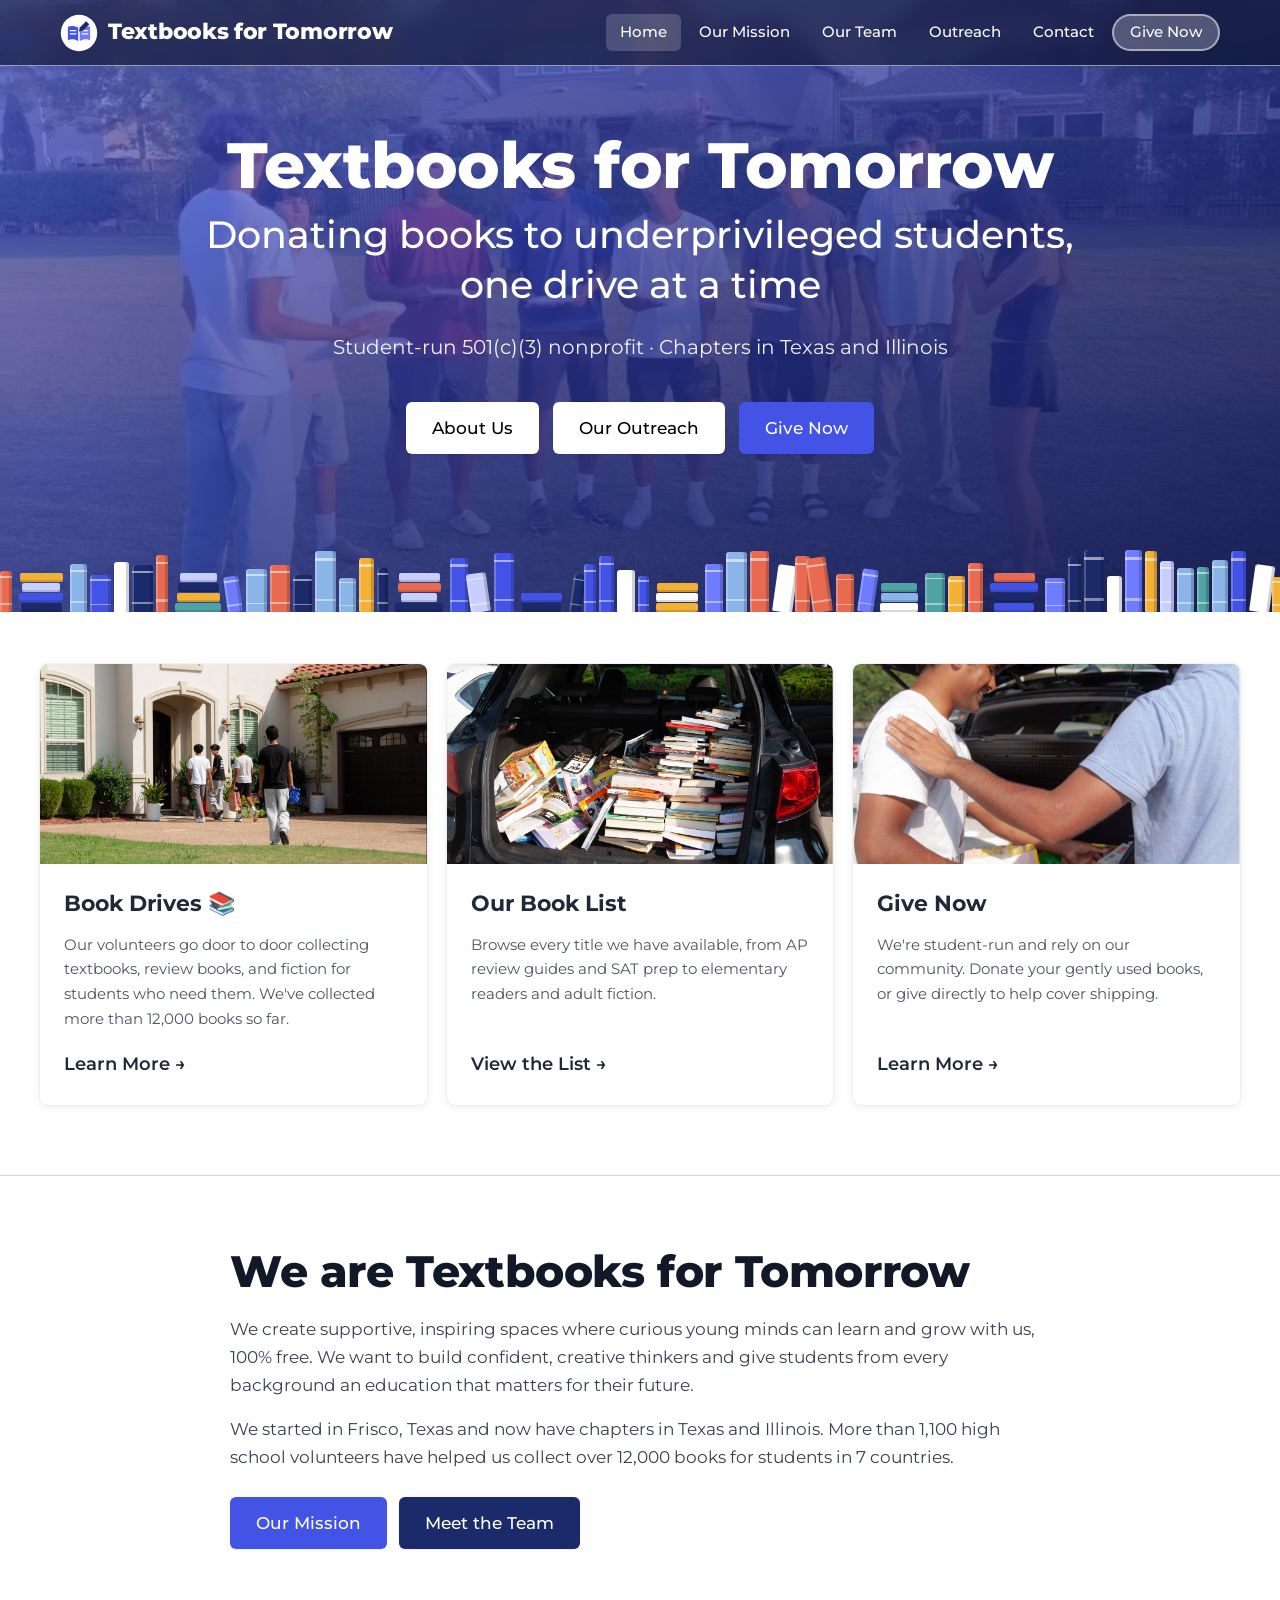
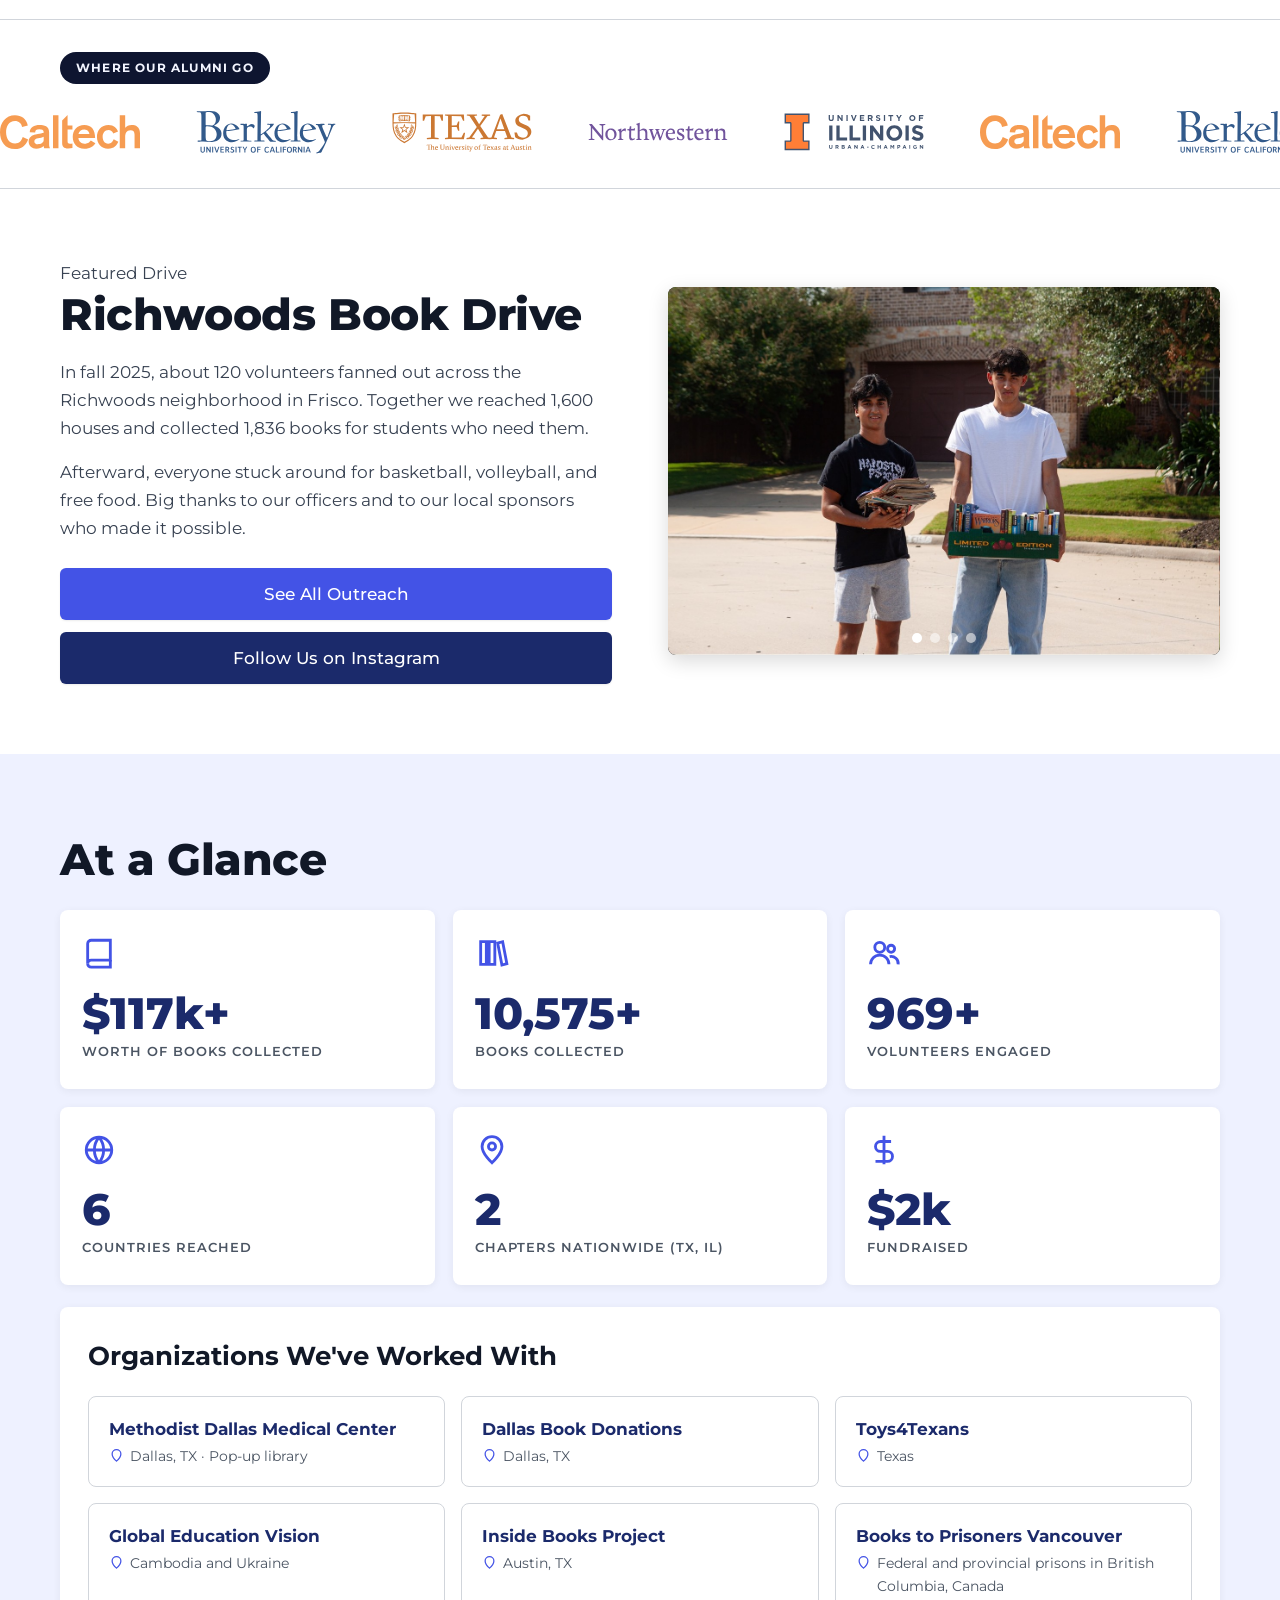
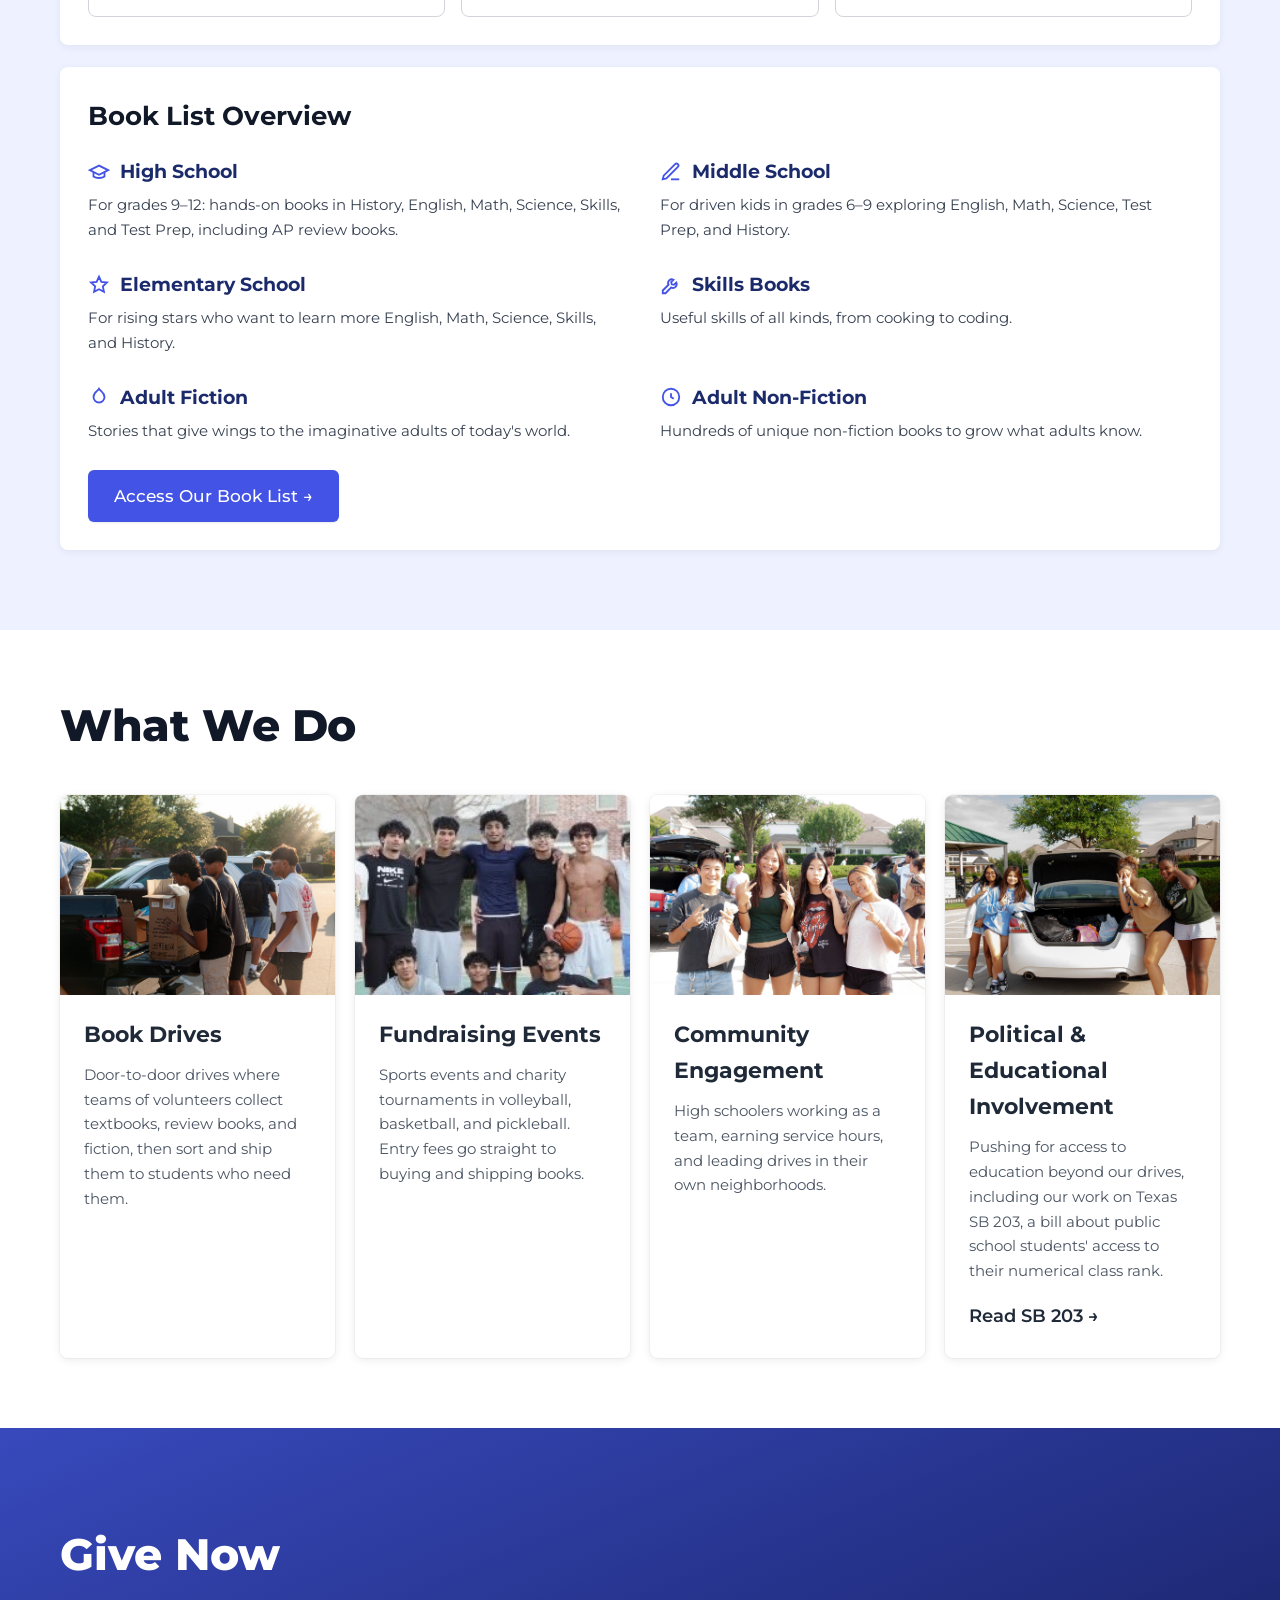
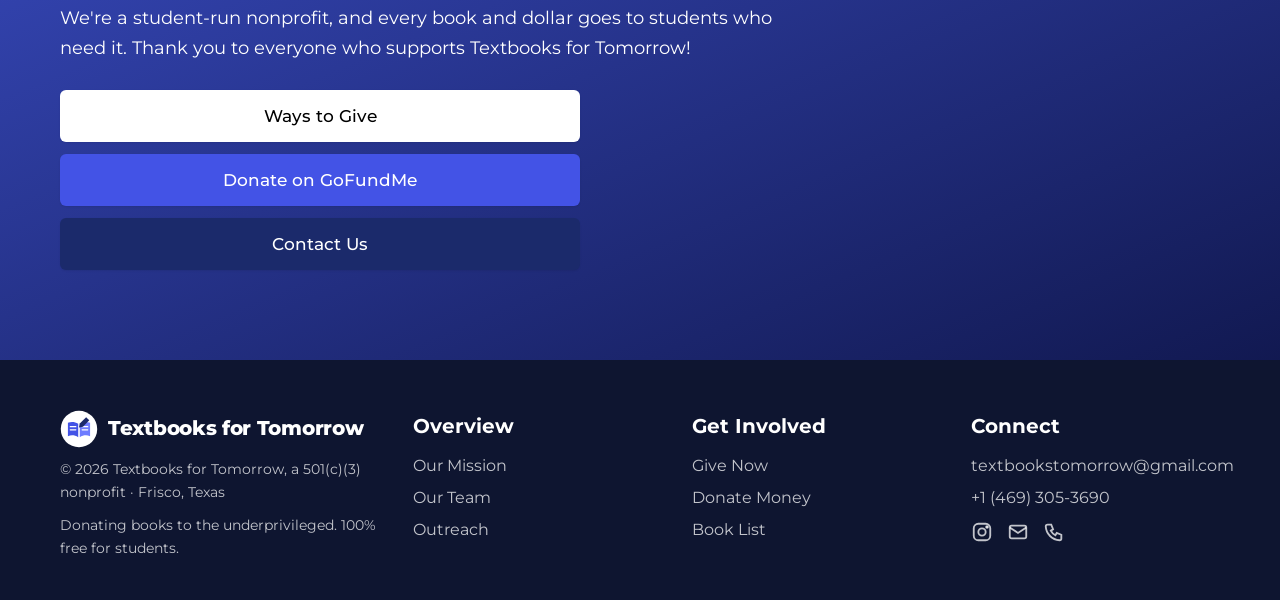
==== commit eeea9264: "Remove photo from the We are Textbooks for Tomorrow section Co-Authored-By: Claude Sonnet 5.5 <norep" ====
--- a/index.html
+++ b/index.html
@@ -8,7 +8,7 @@
   <link rel="preconnect" href="https://fonts.googleapis.com">
   <link rel="preconnect" href="https://fonts.gstatic.com" crossorigin>
   <link href="https://fonts.googleapis.com/css2?family=Montserrat:wght@400;500;600;700;800&display=swap" rel="stylesheet">
-  <link rel="stylesheet" href="css/style.css?v=10">
+  <link rel="stylesheet" href="css/style.css?v=11">
   <link rel="icon" href="data:image/svg+xml,<svg xmlns='http://www.w3.org/2000/svg' viewBox='0 0 100 100'><text y='.9em' font-size='90'>📘</text></svg>">
 </head>
 <body data-page="home">
@@ -63,11 +63,8 @@
 
   <!-- WE ARE T4T -->
   <section class="section">
-    <div class="container split">
-      <div class="reveal left">
-        <div class="media-frame"><img src="media/img/ir-team-a.jpg" alt="Textbooks for Tomorrow volunteers posing together" style="object-position:50% 30%"></div>
-      </div>
-      <div class="prose reveal right">
+    <div class="container" style="max-width:860px">
+      <div class="prose reveal">
         <h2 class="h-xl">We are Textbooks for Tomorrow</h2>
         <p>We create supportive, inspiring spaces where curious young minds can learn and grow with us, 100% free. We want to build confident, creative thinkers and give students from every background an education that matters for their future.</p>
         <p>We started in Frisco, Texas and now have chapters in Texas and Illinois. More than 1,100 high school volunteers have helped us collect over 12,000 books for students in 7 countries.</p>
@@ -202,6 +199,6 @@
     </div>
   </section>
 
-  <script src="js/main.js?v=10"></script>
+  <script src="js/main.js?v=11"></script>
 </body>
 </html>
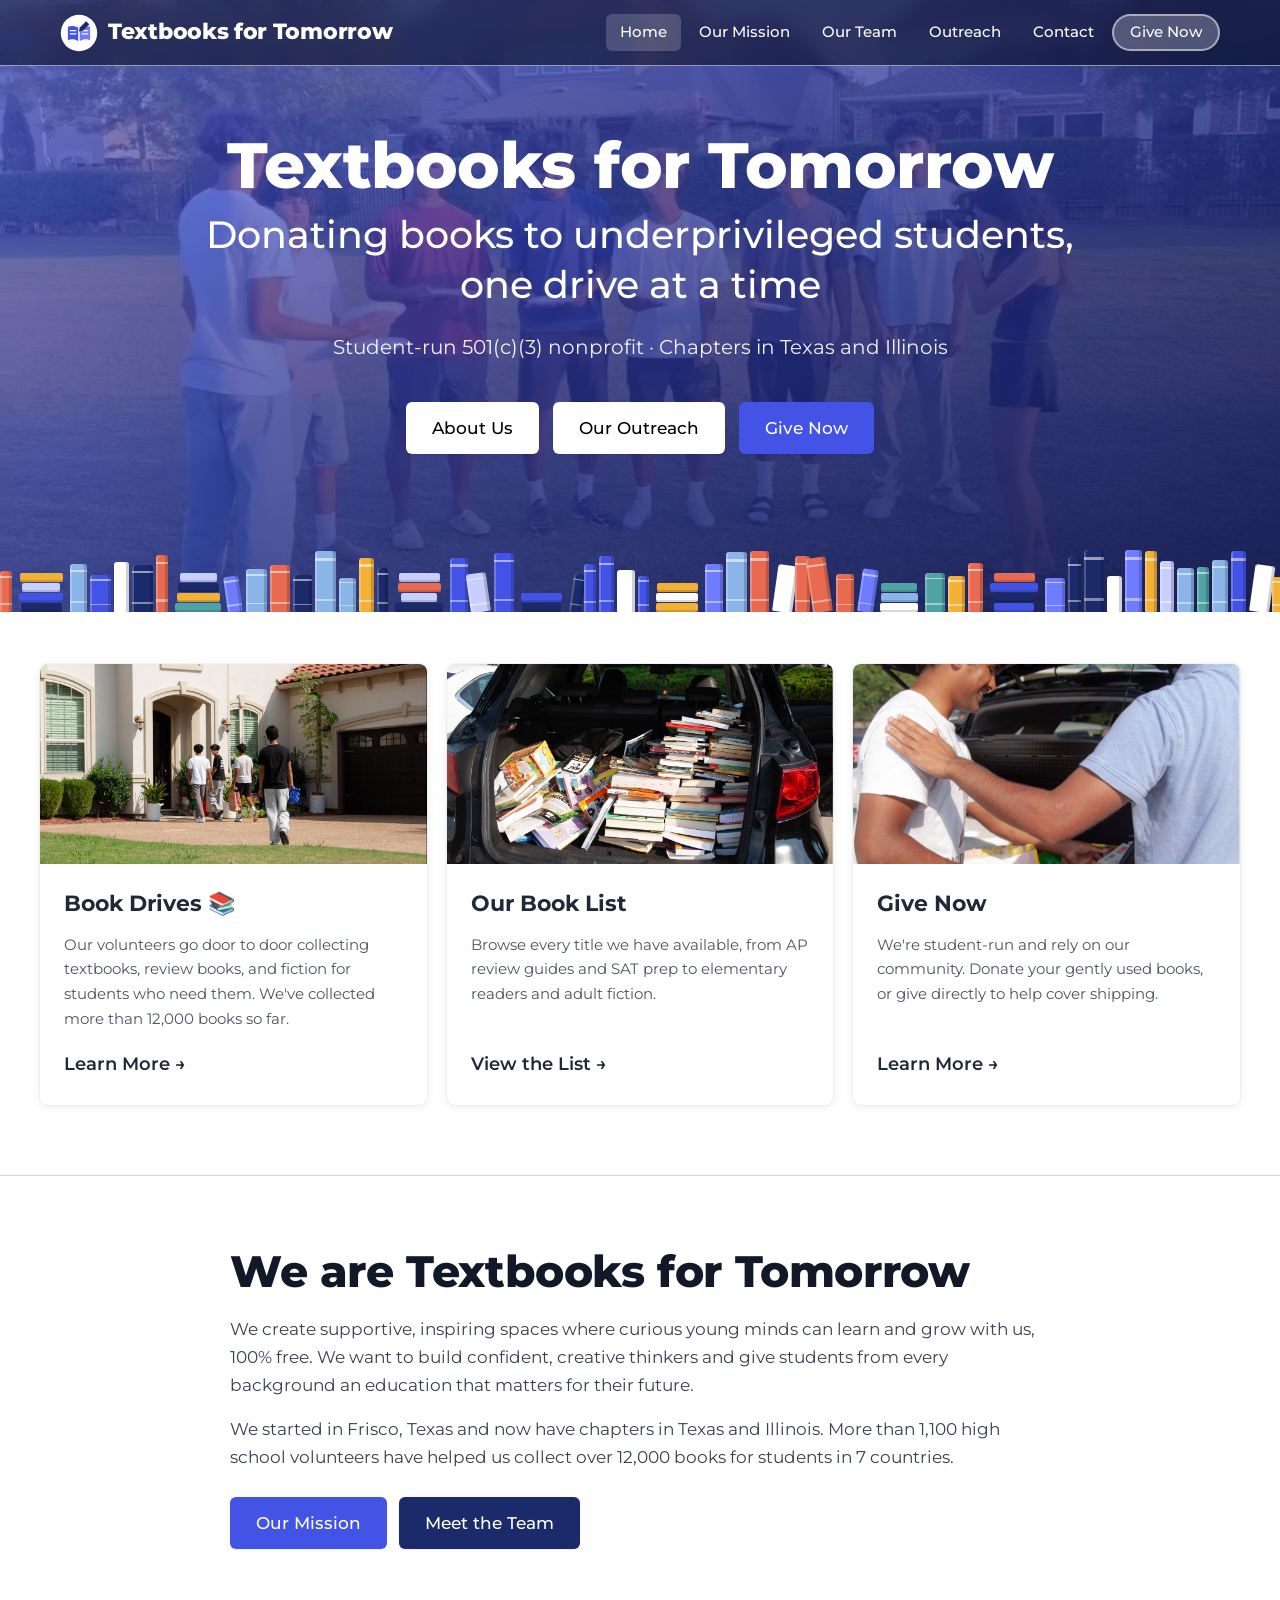
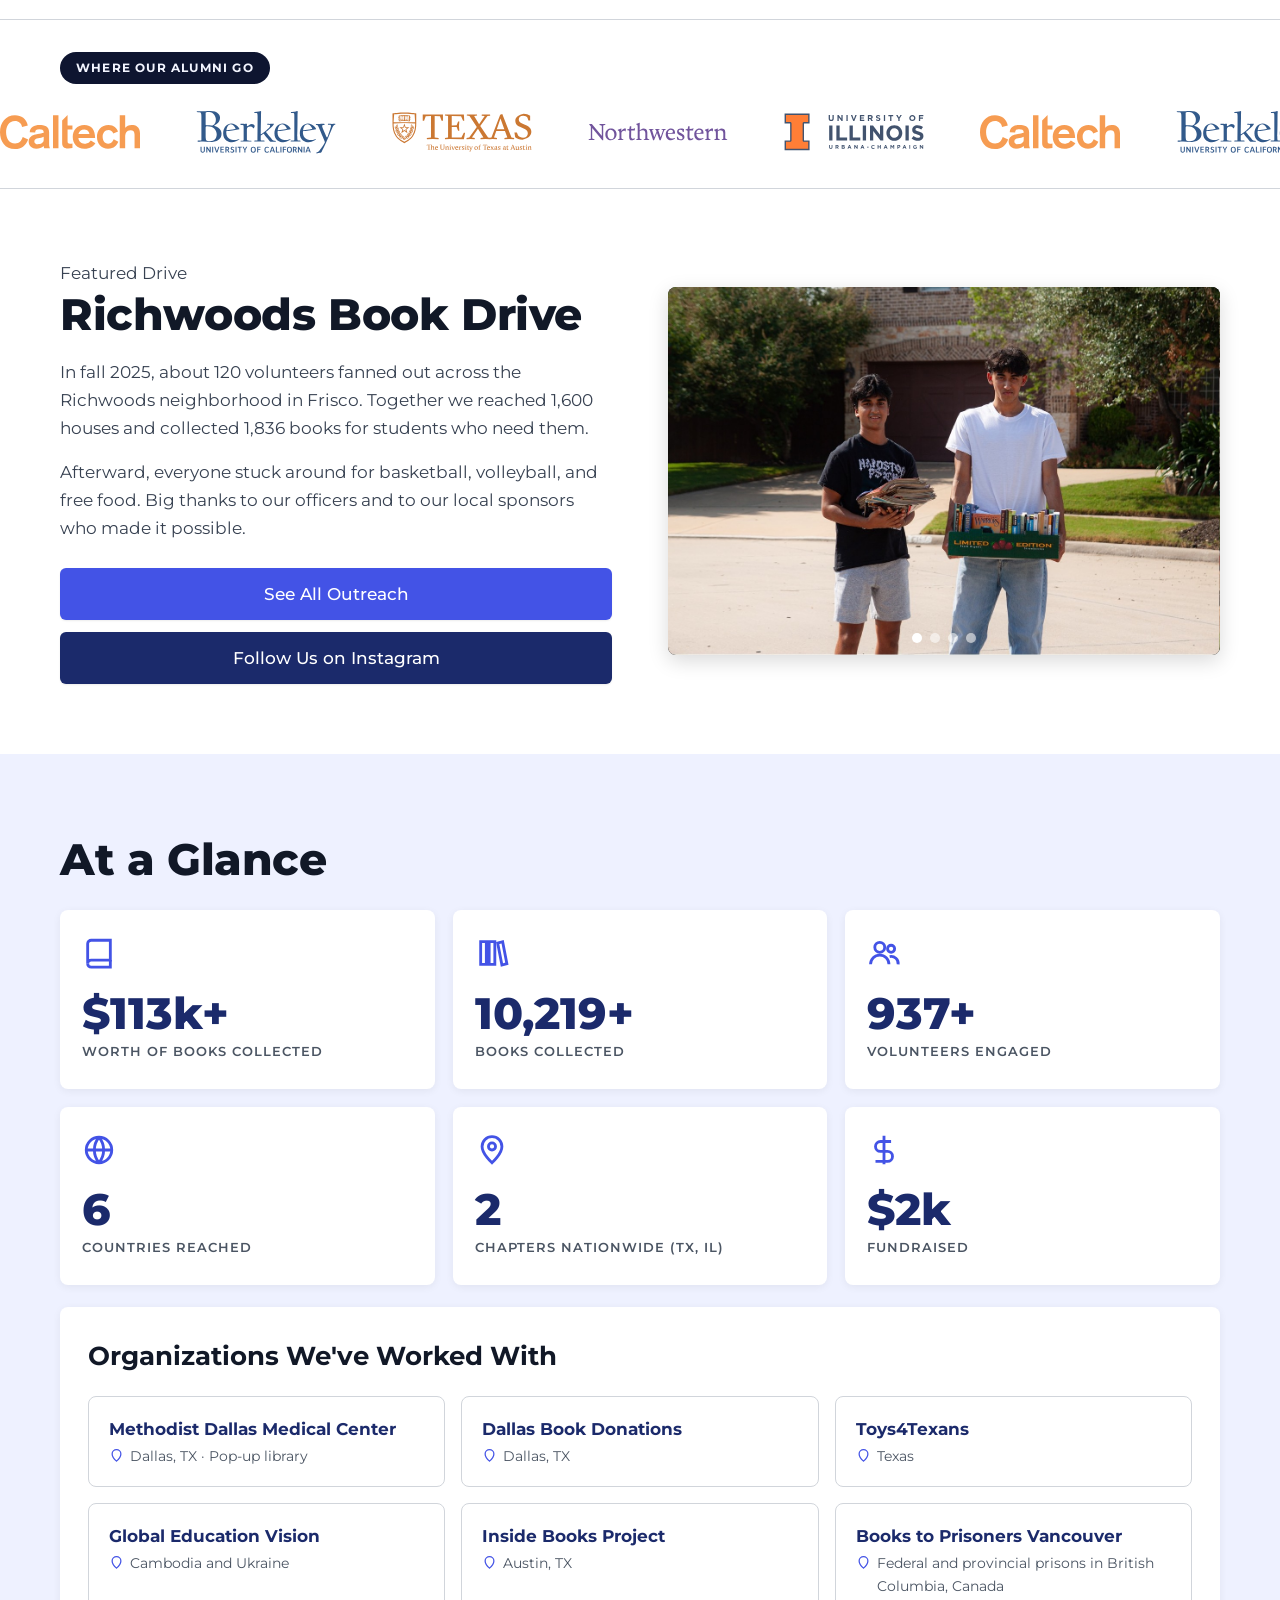
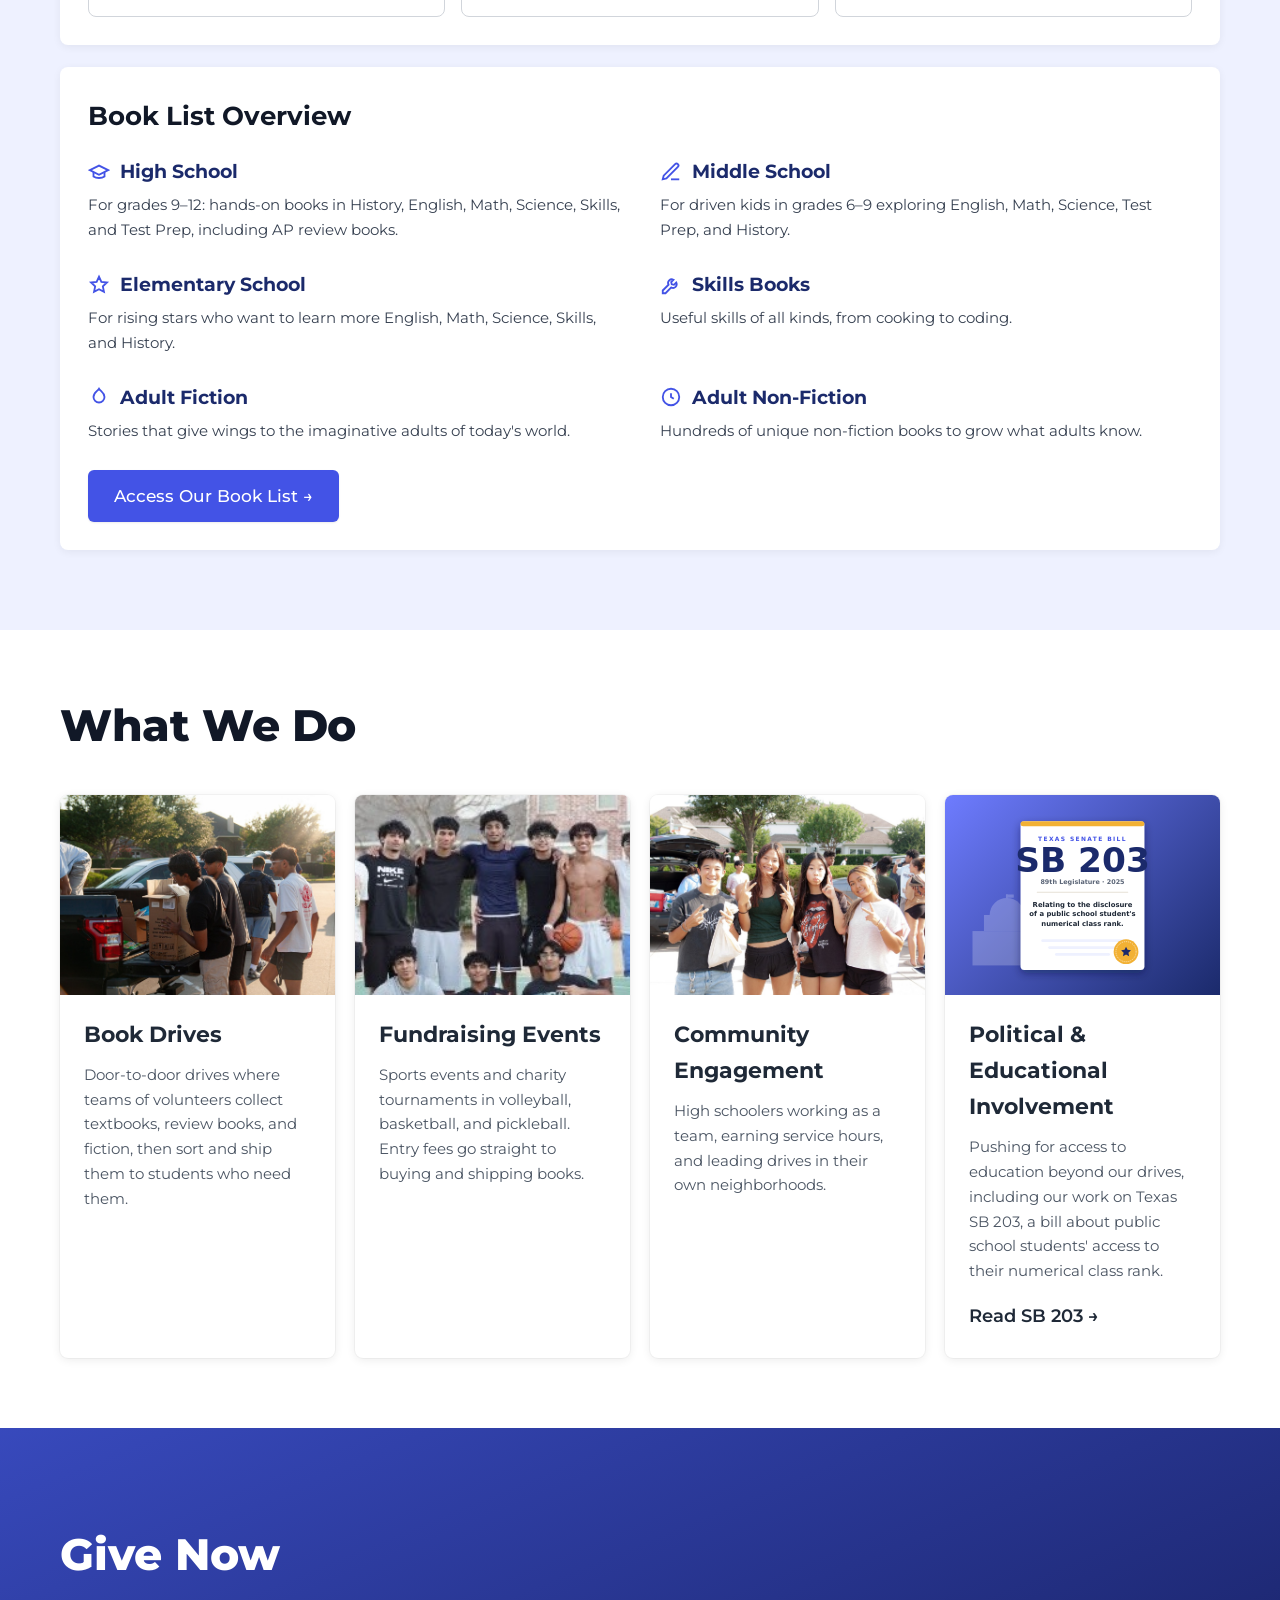
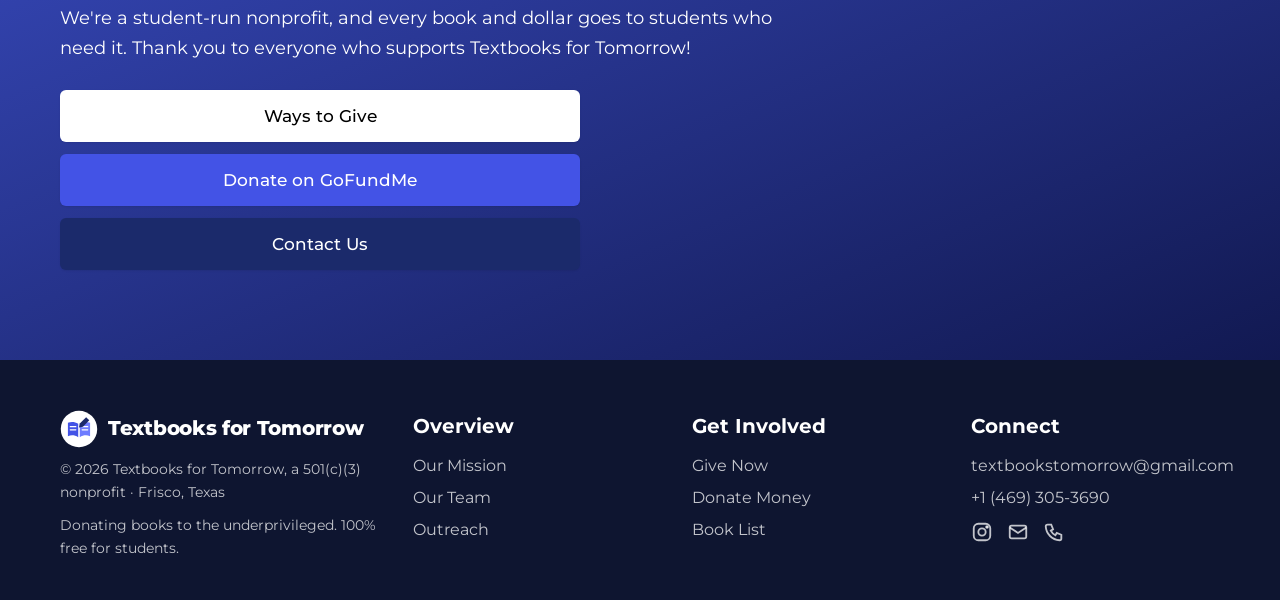
==== commit aec74d6e: "Use a graphic of SB 203 on the Political and Educational card Co-Authored-By: Claude Sonnet 5.5 <nor" ====
--- a/index.html
+++ b/index.html
@@ -8,7 +8,7 @@
   <link rel="preconnect" href="https://fonts.googleapis.com">
   <link rel="preconnect" href="https://fonts.gstatic.com" crossorigin>
   <link href="https://fonts.googleapis.com/css2?family=Montserrat:wght@400;500;600;700;800&display=swap" rel="stylesheet">
-  <link rel="stylesheet" href="css/style.css?v=11">
+  <link rel="stylesheet" href="css/style.css?v=13">
   <link rel="icon" href="data:image/svg+xml,<svg xmlns='http://www.w3.org/2000/svg' viewBox='0 0 100 100'><text y='.9em' font-size='90'>📘</text></svg>">
 </head>
 <body data-page="home">
@@ -179,7 +179,7 @@
           <div class="body"><h3>Community Engagement</h3><p>High schoolers working as a team, earning service hours, and leading drives in their own neighborhoods.</p></div>
         </div>
         <div class="card">
-          <img src="media/img/ir-team-c.jpg" alt="Volunteers at a book drive" style="object-position:50% 40%">
+          <img src="media/img/graphic-sb203.svg" style="object-fit:contain;background:linear-gradient(135deg,#6e7cff,#1b2a6b)" alt="Graphic of Texas Senate Bill 203, relating to the disclosure of a public school student's numerical class rank">
           <div class="body"><h3>Political &amp; Educational Involvement</h3><p>Pushing for access to education beyond our drives, including our work on Texas SB 203, a bill about public school students' access to their numerical class rank.</p><a class="more" href="https://capitol.texas.gov/BillLookup/History.aspx?LegSess=89R&amp;Bill=SB203" target="_blank" rel="noopener">Read SB 203 <span>→</span></a></div>
         </div>
       </div>
@@ -199,6 +199,6 @@
     </div>
   </section>
 
-  <script src="js/main.js?v=11"></script>
+  <script src="js/main.js?v=13"></script>
 </body>
 </html>
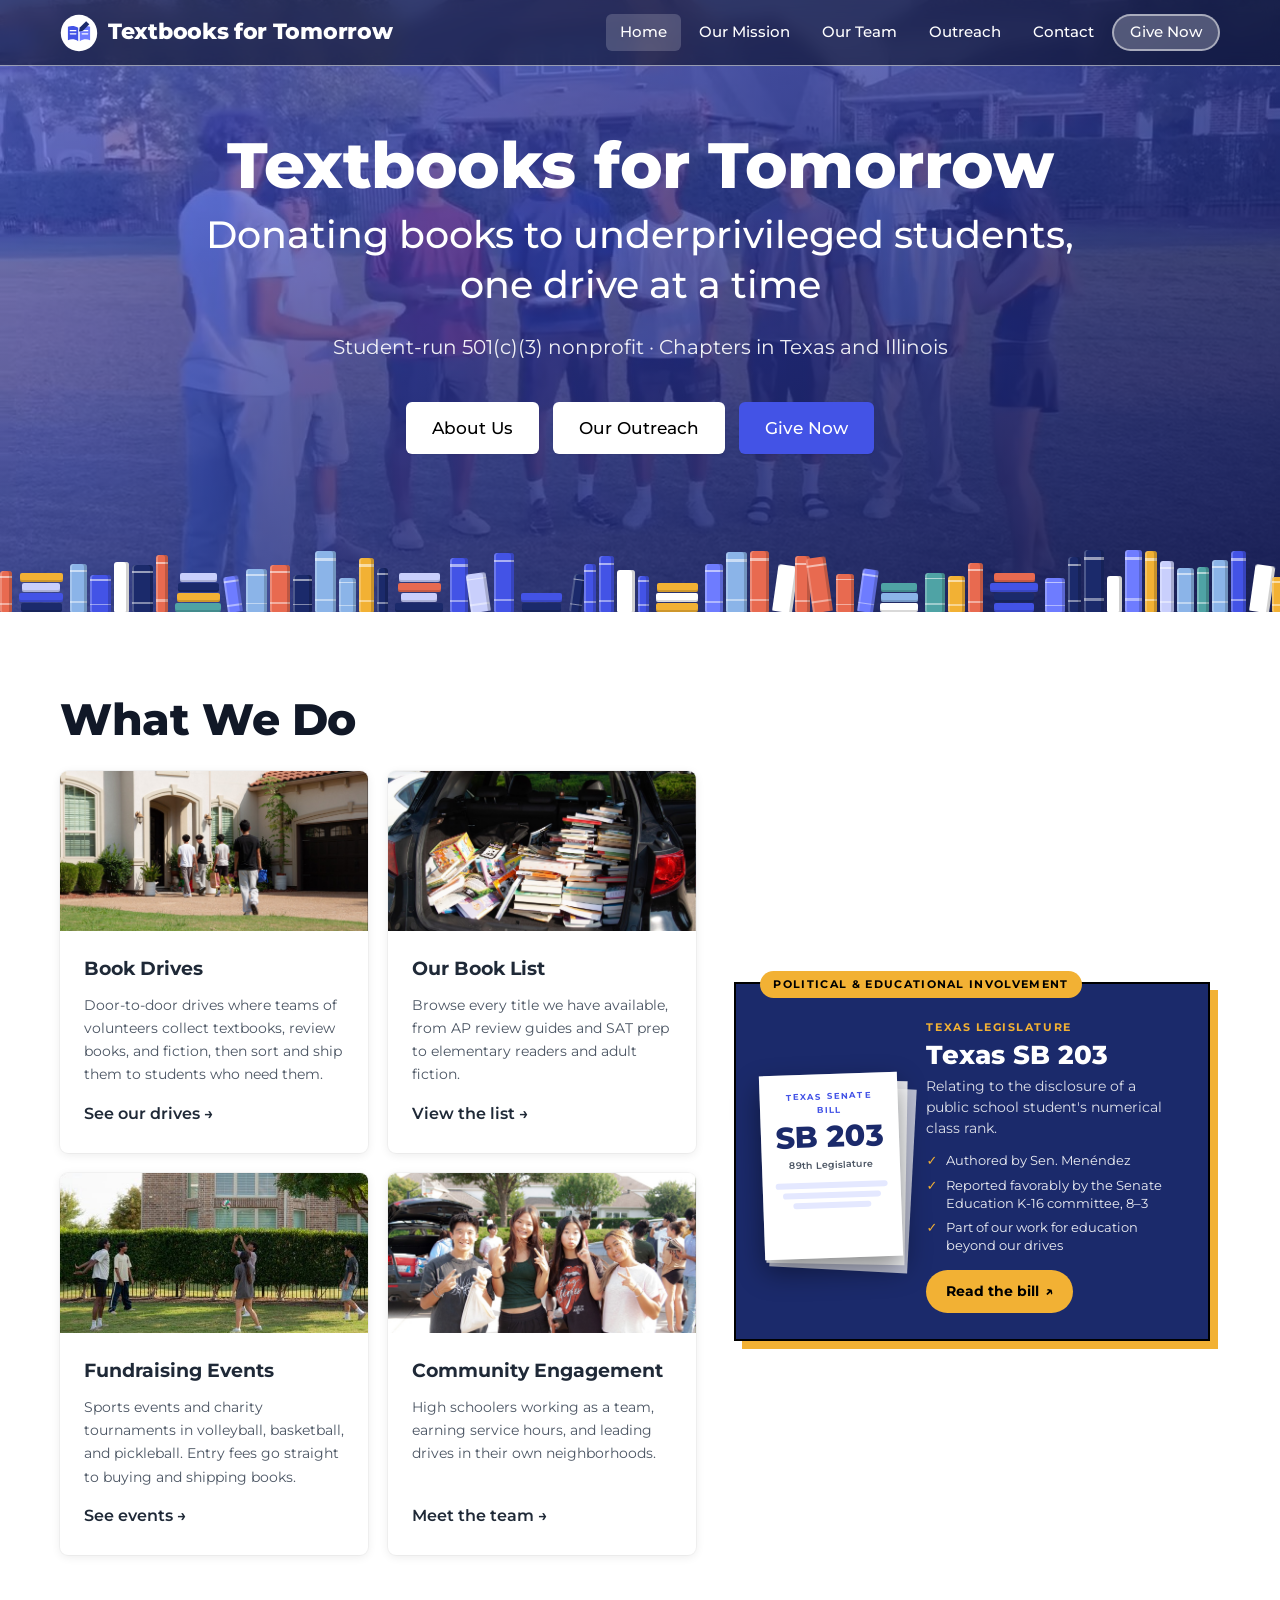
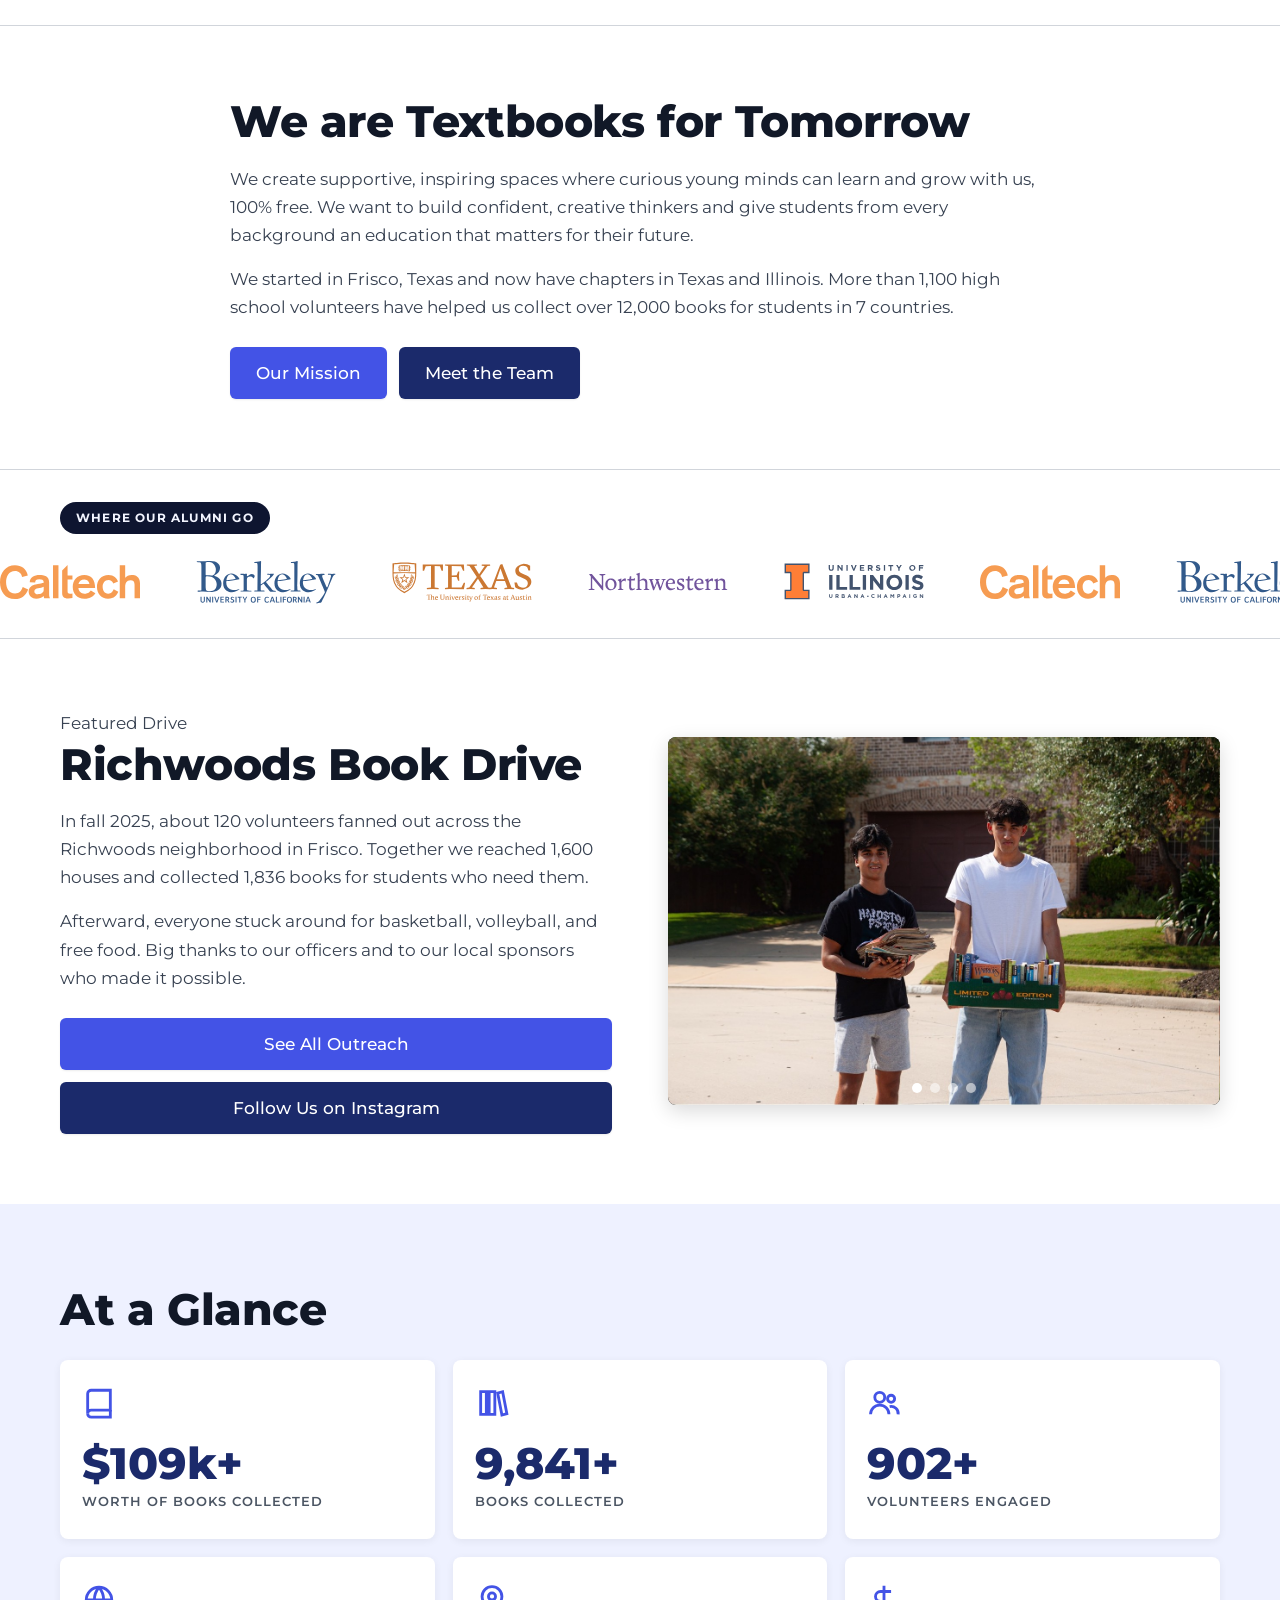
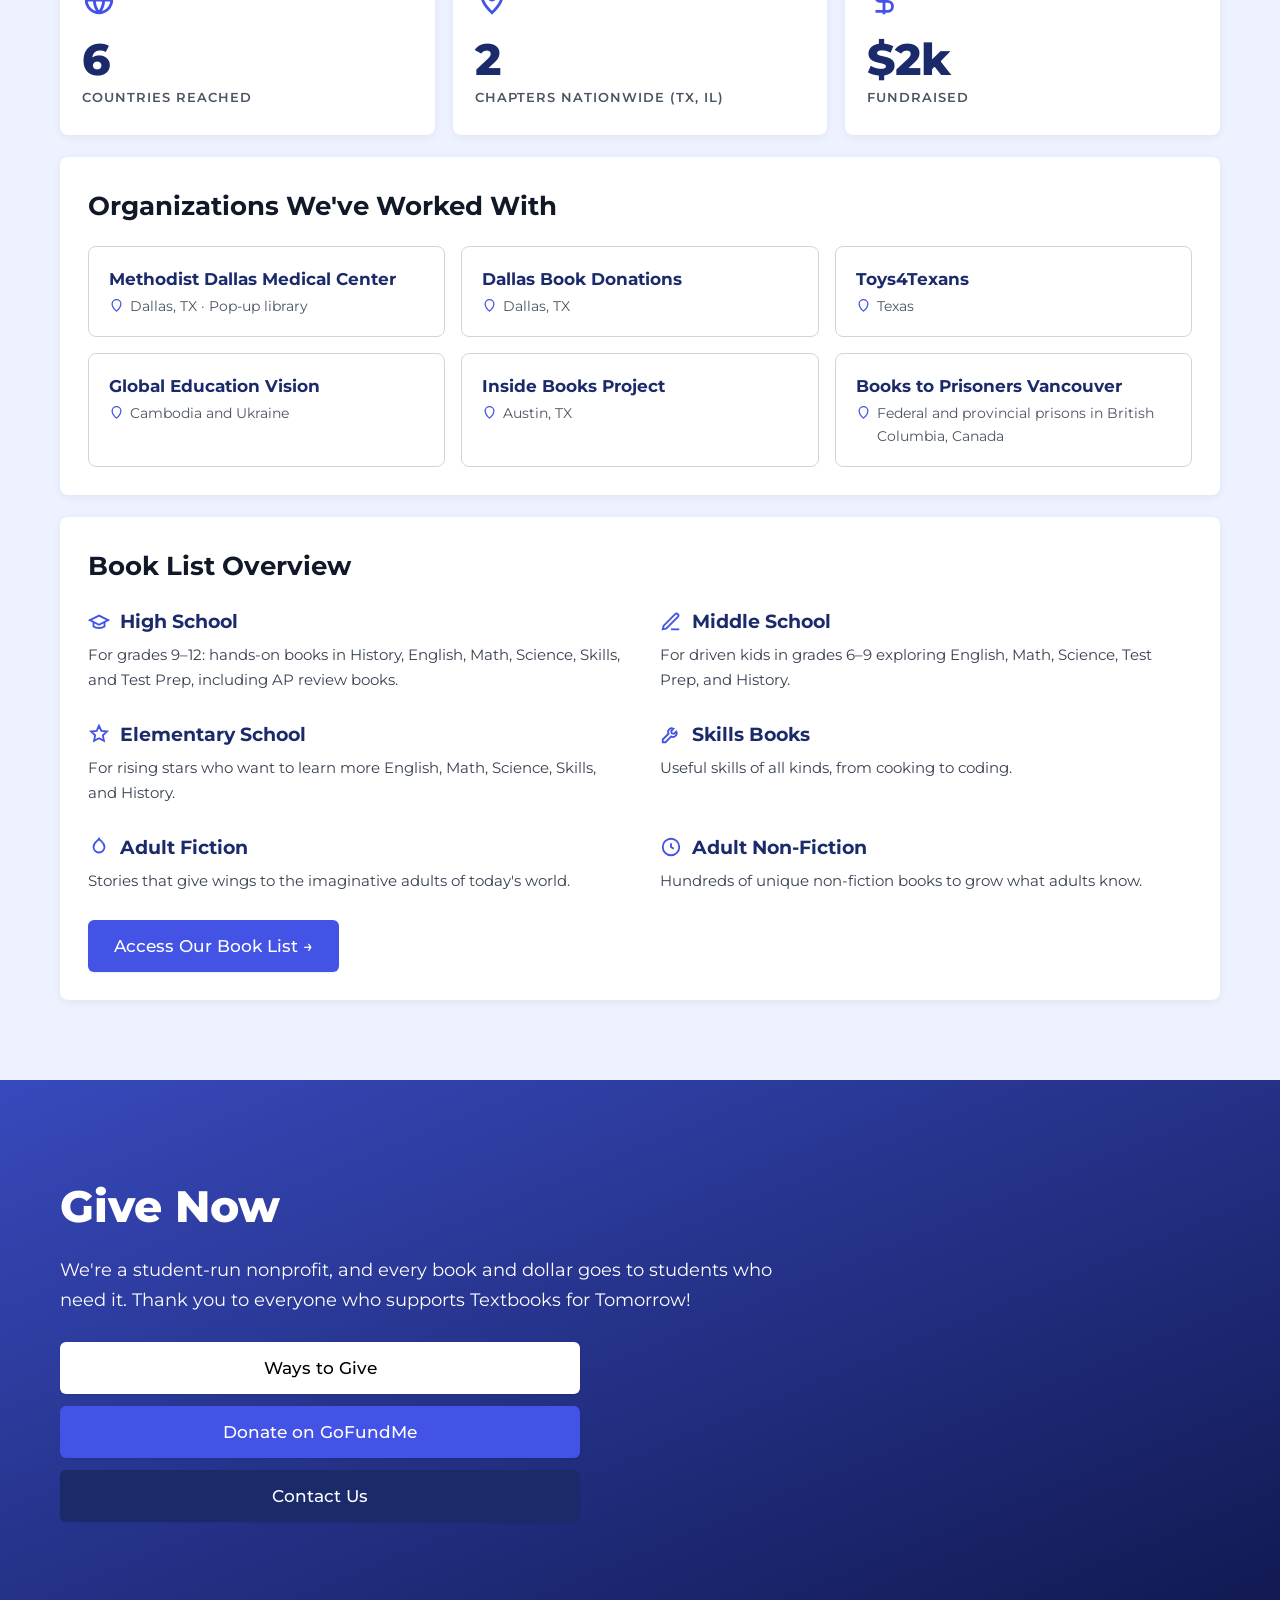
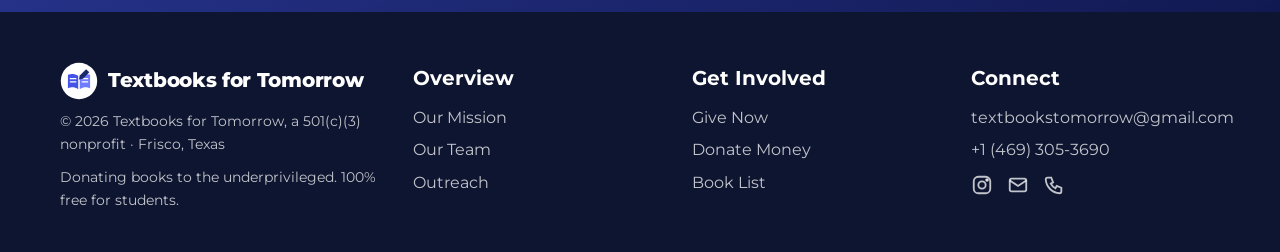
==== commit 36a1f8d9: "Move What We Do under the banner and add SB 203 pop-up card What We Do now sits right under the hero" ====
--- a/index.html
+++ b/index.html
@@ -8,7 +8,7 @@
   <link rel="preconnect" href="https://fonts.googleapis.com">
   <link rel="preconnect" href="https://fonts.gstatic.com" crossorigin>
   <link href="https://fonts.googleapis.com/css2?family=Montserrat:wght@400;500;600;700;800&display=swap" rel="stylesheet">
-  <link rel="stylesheet" href="css/style.css?v=13">
+  <link rel="stylesheet" href="css/style.css?v=16">
   <link rel="icon" href="data:image/svg+xml,<svg xmlns='http://www.w3.org/2000/svg' viewBox='0 0 100 100'><text y='.9em' font-size='90'>📘</text></svg>">
 </head>
 <body data-page="home">
@@ -31,33 +31,55 @@
     <div class="shelf bottom"></div>
   </section>
 
-  <!-- THREE CARDS -->
-  <div class="container cards stagger">
-    <a class="card" href="outreach.html">
-      <img src="media/img/ir-house-door.jpg" alt="Volunteers walking up to a house to collect books" style="object-position:50% 55%">
-      <div class="body">
-        <h2>Book Drives 📚</h2>
-        <p>Our volunteers go door to door collecting textbooks, review books, and fiction for students who need them. We've collected more than 12,000 books so far.</p>
-        <span class="more">Learn More <span>→</span></span>
-      </div>
-    </a>
-    <a class="card" data-link="bookList">
-      <img src="media/img/ir-trunk-pile.jpg" alt="A trunk piled high with donated books" style="object-position:50% 50%">
-      <div class="body">
-        <h2>Our Book List</h2>
-        <p>Browse every title we have available, from AP review guides and SAT prep to elementary readers and adult fiction.</p>
-        <span class="more">View the List <span>→</span></span>
-      </div>
-    </a>
-    <a class="card" href="donate.html">
-      <img src="media/img/ir-bag-handoff.jpg" alt="Volunteers handing over a bag of donated books" style="object-position:50% 40%">
-      <div class="body">
-        <h2>Give Now</h2>
-        <p>We're student-run and rely on our community. Donate your gently used books, or give directly to help cover shipping.</p>
-        <span class="more">Learn More <span>→</span></span>
-      </div>
-    </a>
-  </div>
+  <!-- WHAT WE DO (right under the banner) -->
+  <section class="section">
+    <div class="container">
+      <h2 class="h-xl reveal">What We Do</h2>
+      <div class="wwd">
+        <div class="wwd-cards stagger">
+          <a class="card" href="outreach.html">
+            <img src="media/img/ir-house-door.jpg" alt="Volunteers walking up to a house to collect books" style="object-position:50% 55%">
+            <div class="body"><h3>Book Drives</h3><p>Door-to-door drives where teams of volunteers collect textbooks, review books, and fiction, then sort and ship them to students who need them.</p><span class="more">See our drives <span>→</span></span></div>
+          </a>
+          <a class="card" data-link="bookList">
+            <img src="media/img/ir-trunk-pile.jpg" alt="A trunk piled high with donated books" style="object-position:50% 50%">
+            <div class="body"><h3>Our Book List</h3><p>Browse every title we have available, from AP review guides and SAT prep to elementary readers and adult fiction.</p><span class="more">View the list <span>→</span></span></div>
+          </a>
+          <a class="card" href="outreach.html">
+            <img src="media/img/volleyball.jpg" alt="Volunteers playing volleyball at a charity event" style="object-position:50% 70%">
+            <div class="body"><h3>Fundraising Events</h3><p>Sports events and charity tournaments in volleyball, basketball, and pickleball. Entry fees go straight to buying and shipping books.</p><span class="more">See events <span>→</span></span></div>
+          </a>
+          <a class="card" href="team.html">
+            <img src="media/img/ir-girls-group.jpg" alt="High school volunteers at a book drive" style="object-position:50% 35%">
+            <div class="body"><h3>Community Engagement</h3><p>High schoolers working as a team, earning service hours, and leading drives in their own neighborhoods.</p><span class="more">Meet the team <span>→</span></span></div>
+          </a>
+        </div>
+
+        <!-- SB 203 pop-up card (same pattern as the Marginal Gains card on reviveinvestments.org) -->
+        <div class="bill-wrap reveal zoom">
+          <a class="bill-card" href="https://capitol.texas.gov/BillLookup/History.aspx?LegSess=89R&amp;Bill=SB203" target="_blank" rel="noopener">
+            <span class="bill-tag">Political &amp; Educational Involvement</span>
+            <div class="bill-row">
+              <div class="bill-paper" aria-hidden="true">
+                <div class="sheet"><small>Texas Senate Bill</small><strong>SB 203</strong><em>89th Legislature</em><i></i><i></i><i></i></div>
+              </div>
+              <div class="bill-text">
+                <p class="bill-kicker">Texas Legislature</p>
+                <p class="bill-title">Texas SB 203</p>
+                <p class="bill-sub">Relating to the disclosure of a public school student's numerical class rank.</p>
+                <ul>
+                  <li><span aria-hidden="true">✓</span>Authored by Sen. Menéndez</li>
+                  <li><span aria-hidden="true">✓</span>Reported favorably by the Senate Education K-16 committee, 8–3</li>
+                  <li><span aria-hidden="true">✓</span>Part of our work for education beyond our drives</li>
+                </ul>
+                <span class="bill-btn">Read the bill <span aria-hidden="true">↗</span></span>
+              </div>
+            </div>
+          </a>
+        </div>
+      </div>
+    </div>
+  </section>
 
   <hr class="rule">
 
@@ -86,7 +108,7 @@
         <div class="media-frame tall fader">
           <img src="media/img/ir-guys-crate.jpg" alt="Two volunteers carrying a crate of books" style="object-position:50% 35%">
           <img src="media/img/ir-team-b.jpg" alt="Three volunteers smiling at the drive" style="object-position:50% 35%">
-          <img src="media/img/ir-team-d.jpg" alt="Volunteers gathered after the drive" style="object-position:50% 40%">
+          <img src="media/img/ir-truck-loading2.jpg" alt="Volunteers loading boxes of donated books" style="object-position:55% 40%">
           <img src="media/img/ir-girls-boxes.jpg" alt="Volunteers with boxes of donated books" style="object-position:40% 40%">
         </div>
       </div>
@@ -161,31 +183,6 @@
     </div>
   </section>
 
-  <!-- WHAT WE DO -->
-  <section class="section">
-    <div class="container">
-      <h2 class="h-xl reveal">What We Do</h2>
-      <div class="cards four stagger">
-        <div class="card">
-          <img src="media/img/ir-truck-loading2.jpg" alt="Volunteers loading boxes of donated books" style="object-position:55% 40%">
-          <div class="body"><h3>Book Drives</h3><p>Door-to-door drives where teams of volunteers collect textbooks, review books, and fiction, then sort and ship them to students who need them.</p></div>
-        </div>
-        <div class="card">
-          <img src="media/img/basketball-team.jpg" alt="Players at our charity basketball tournament" style="object-position:50% 40%">
-          <div class="body"><h3>Fundraising Events</h3><p>Sports events and charity tournaments in volleyball, basketball, and pickleball. Entry fees go straight to buying and shipping books.</p></div>
-        </div>
-        <div class="card">
-          <img src="media/img/ir-girls-group.jpg" alt="High school volunteers at a book drive" style="object-position:50% 35%">
-          <div class="body"><h3>Community Engagement</h3><p>High schoolers working as a team, earning service hours, and leading drives in their own neighborhoods.</p></div>
-        </div>
-        <div class="card">
-          <img src="media/img/graphic-sb203.svg" style="object-fit:contain;background:linear-gradient(135deg,#6e7cff,#1b2a6b)" alt="Graphic of Texas Senate Bill 203, relating to the disclosure of a public school student's numerical class rank">
-          <div class="body"><h3>Political &amp; Educational Involvement</h3><p>Pushing for access to education beyond our drives, including our work on Texas SB 203, a bill about public school students' access to their numerical class rank.</p><a class="more" href="https://capitol.texas.gov/BillLookup/History.aspx?LegSess=89R&amp;Bill=SB203" target="_blank" rel="noopener">Read SB 203 <span>→</span></a></div>
-        </div>
-      </div>
-    </div>
-  </section>
-
   <!-- CLOSING -->
   <section class="closing">
     <div class="container">
@@ -199,6 +196,6 @@
     </div>
   </section>
 
-  <script src="js/main.js?v=13"></script>
+  <script src="js/main.js?v=16"></script>
 </body>
 </html>
--- a/css/style.css
+++ b/css/style.css
@@ -322,3 +322,55 @@
 .food-pop .cap { padding: 10px 14px 12px; font-size: 13px; line-height: 1.4; color: var(--gray); }
 .food-pop .cap strong { display: block; color: var(--navy); font-size: 14px; }
 @media (max-width: 900px) { .food-pop { position: relative; right: auto; bottom: auto; width: 100%; margin-top: 14px; } .media-wrap { margin-bottom: 0; } }
+
+/* ---------- What We Do: cards + SB 203 pop-up card ---------- */
+.wwd { display: grid; grid-template-columns: 1.3fr 1fr; gap: 34px; align-items: stretch; margin-top: 26px; }
+.wwd-cards { display: grid; grid-template-columns: repeat(2, minmax(0, 1fr)); gap: 20px; }
+.wwd-cards .card img { height: 160px; }
+.wwd-cards .card h3 { font-size: 19px; }
+.wwd-cards .card p { font-size: 14px; }
+.wwd-cards .card .more { font-size: 16px; margin-top: 14px; }
+.bill-wrap { display: flex; align-self: center; padding: 12px 10px 14px 4px; }
+.bill-card {
+  position: relative; display: block; width: 100%; background: var(--navy); color: #fff;
+  border: 2px solid #000; box-shadow: 8px 8px 0 0 #f2b134; padding: 34px 26px 26px;
+  transition: transform .2s, box-shadow .2s;
+}
+.bill-card:hover { transform: translate(-4px, -4px); box-shadow: 12px 12px 0 0 #f2b134; }
+.bill-tag {
+  position: absolute; top: -13px; left: 24px; background: #f2b134; color: #000; border-radius: 999px;
+  padding: 4px 13px; font-size: 11px; font-weight: 700; letter-spacing: .12em; text-transform: uppercase; white-space: nowrap;
+}
+.bill-row { display: flex; gap: 26px; align-items: center; }
+.bill-paper { position: relative; flex: none; width: 138px; aspect-ratio: 3 / 4; }
+.bill-paper::before, .bill-paper::after { content: ""; position: absolute; inset: 0; background: #fff; }
+.bill-paper::before { transform: translate(12px, 12px) rotate(3deg); opacity: .7; }
+.bill-paper::after { transform: translate(6px, 6px) rotate(1deg); opacity: .9; }
+.bill-paper .sheet {
+  position: absolute; inset: 0; z-index: 2; background: #fff; transform: rotate(-2deg); color: var(--navy);
+  border: 1px solid rgba(255,255,255,.4); box-shadow: 0 12px 28px rgba(0,0,0,.45); padding: 14px 12px; text-align: center;
+  display: flex; flex-direction: column; align-items: center; gap: 4px; transition: transform .3s;
+}
+.bill-card:hover .bill-paper .sheet { transform: rotate(-3deg) scale(1.05); }
+.bill-paper small { font-size: 8.5px; font-weight: 700; letter-spacing: .14em; text-transform: uppercase; color: var(--brand); }
+.bill-paper strong { font-size: 30px; font-weight: 800; line-height: 1.05; }
+.bill-paper em { font-style: normal; font-size: 9.5px; font-weight: 600; color: var(--gray); margin-bottom: 6px; }
+.bill-paper i { display: block; width: 100%; height: 6px; border-radius: 3px; background: #e4e8ff; }
+.bill-paper i:nth-of-type(2) { width: 88%; } .bill-paper i:nth-of-type(3) { width: 70%; }
+.bill-text { min-width: 0; }
+.bill-kicker { font-size: 11px; letter-spacing: .14em; text-transform: uppercase; color: #f2b134; font-weight: 700; }
+.bill-title { font-size: 26px; font-weight: 800; line-height: 1.15; margin-top: 4px; }
+.bill-sub { font-size: 14px; color: rgba(255,255,255,.85); margin-top: 6px; line-height: 1.5; }
+.bill-text ul { list-style: none; margin-top: 12px; display: grid; gap: 6px; font-size: 13px; color: rgba(255,255,255,.92); }
+.bill-text li { display: flex; gap: 9px; line-height: 1.4; }
+.bill-text li span { color: #f2b134; flex: none; }
+.bill-btn { display: inline-flex; gap: 6px; margin-top: 16px; background: #f2b134; color: #000; font-weight: 700; font-size: 14px; border-radius: 999px; padding: 10px 20px; transition: background .2s; }
+.bill-card:hover .bill-btn { background: #fff; }
+@media (max-width: 1100px) { .wwd { grid-template-columns: 1fr; } }
+@media (max-width: 640px) {
+  .wwd-cards { grid-template-columns: 1fr; }
+  .bill-row { flex-direction: column; text-align: center; }
+  .bill-text li { text-align: left; }
+  .bill-paper { margin: 6px 12px 12px 0; }
+  .bill-wrap { padding: 12px 12px 14px 4px; }
+}
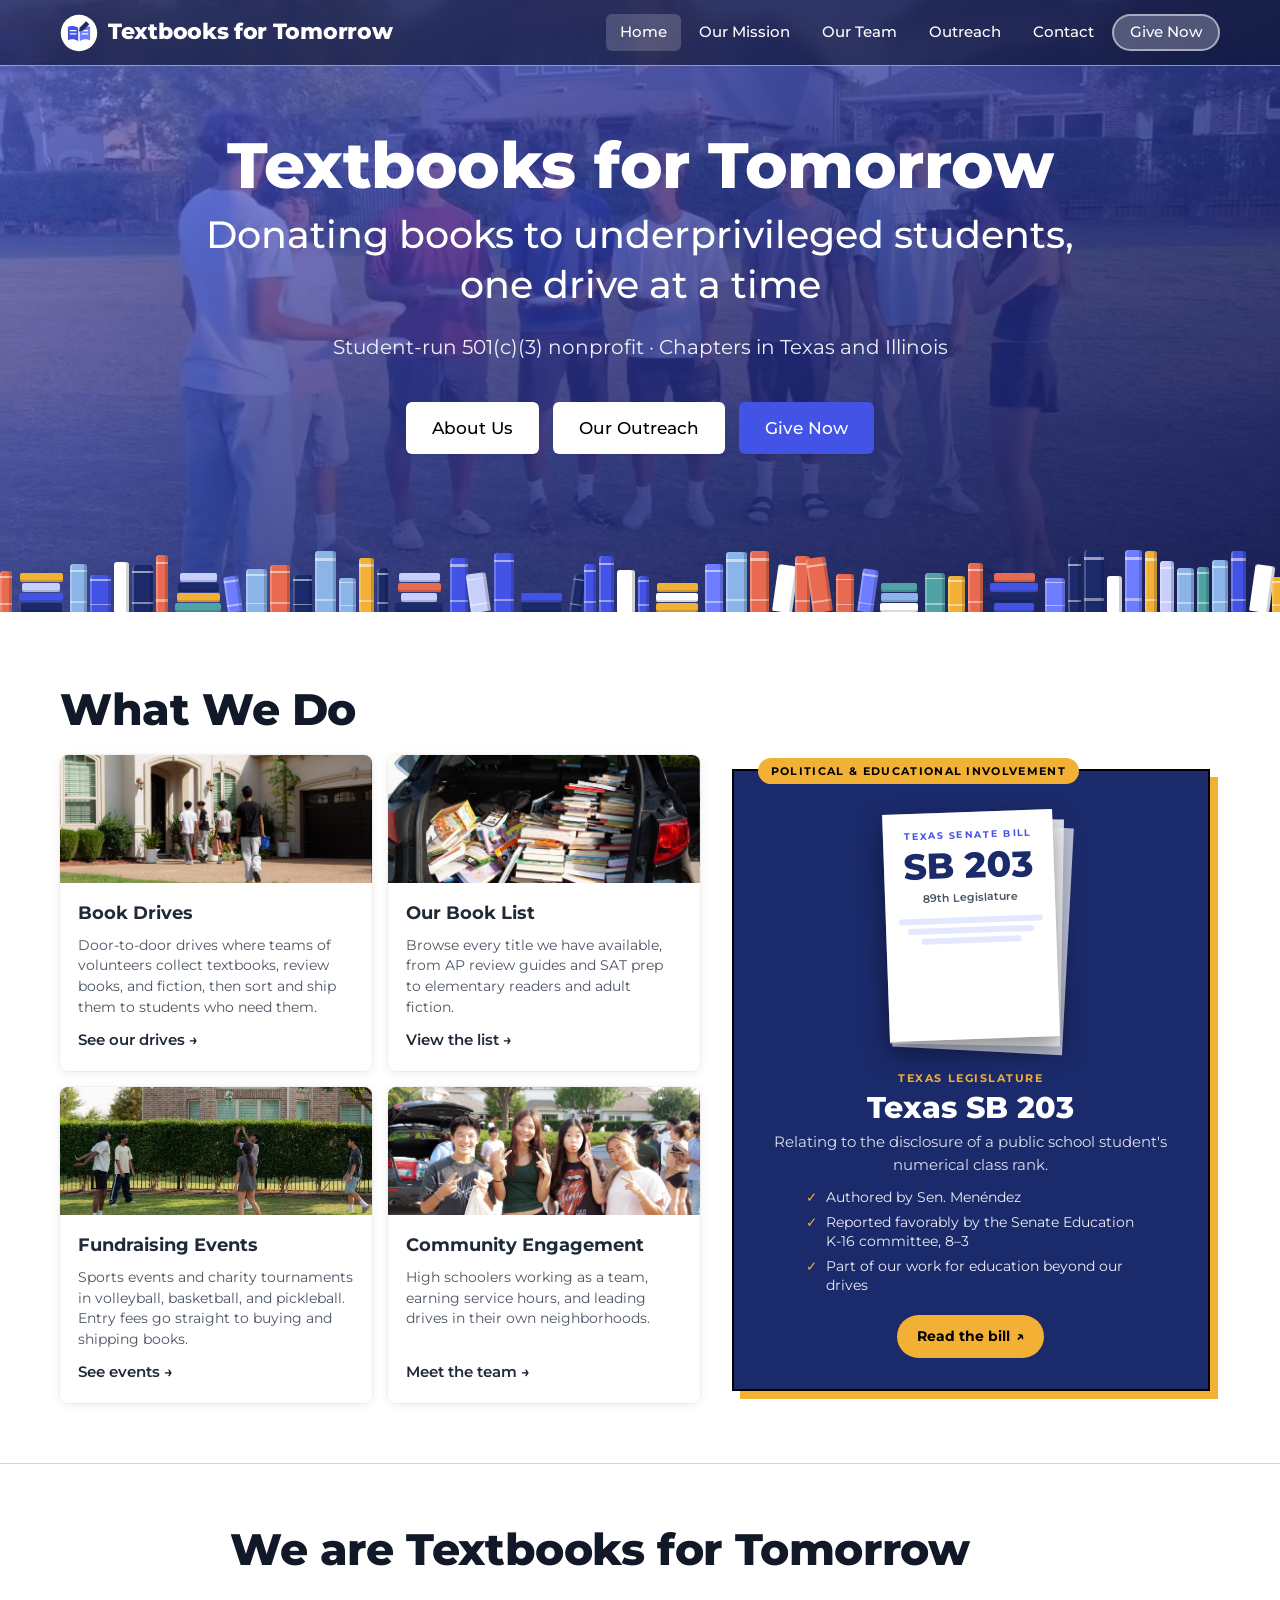
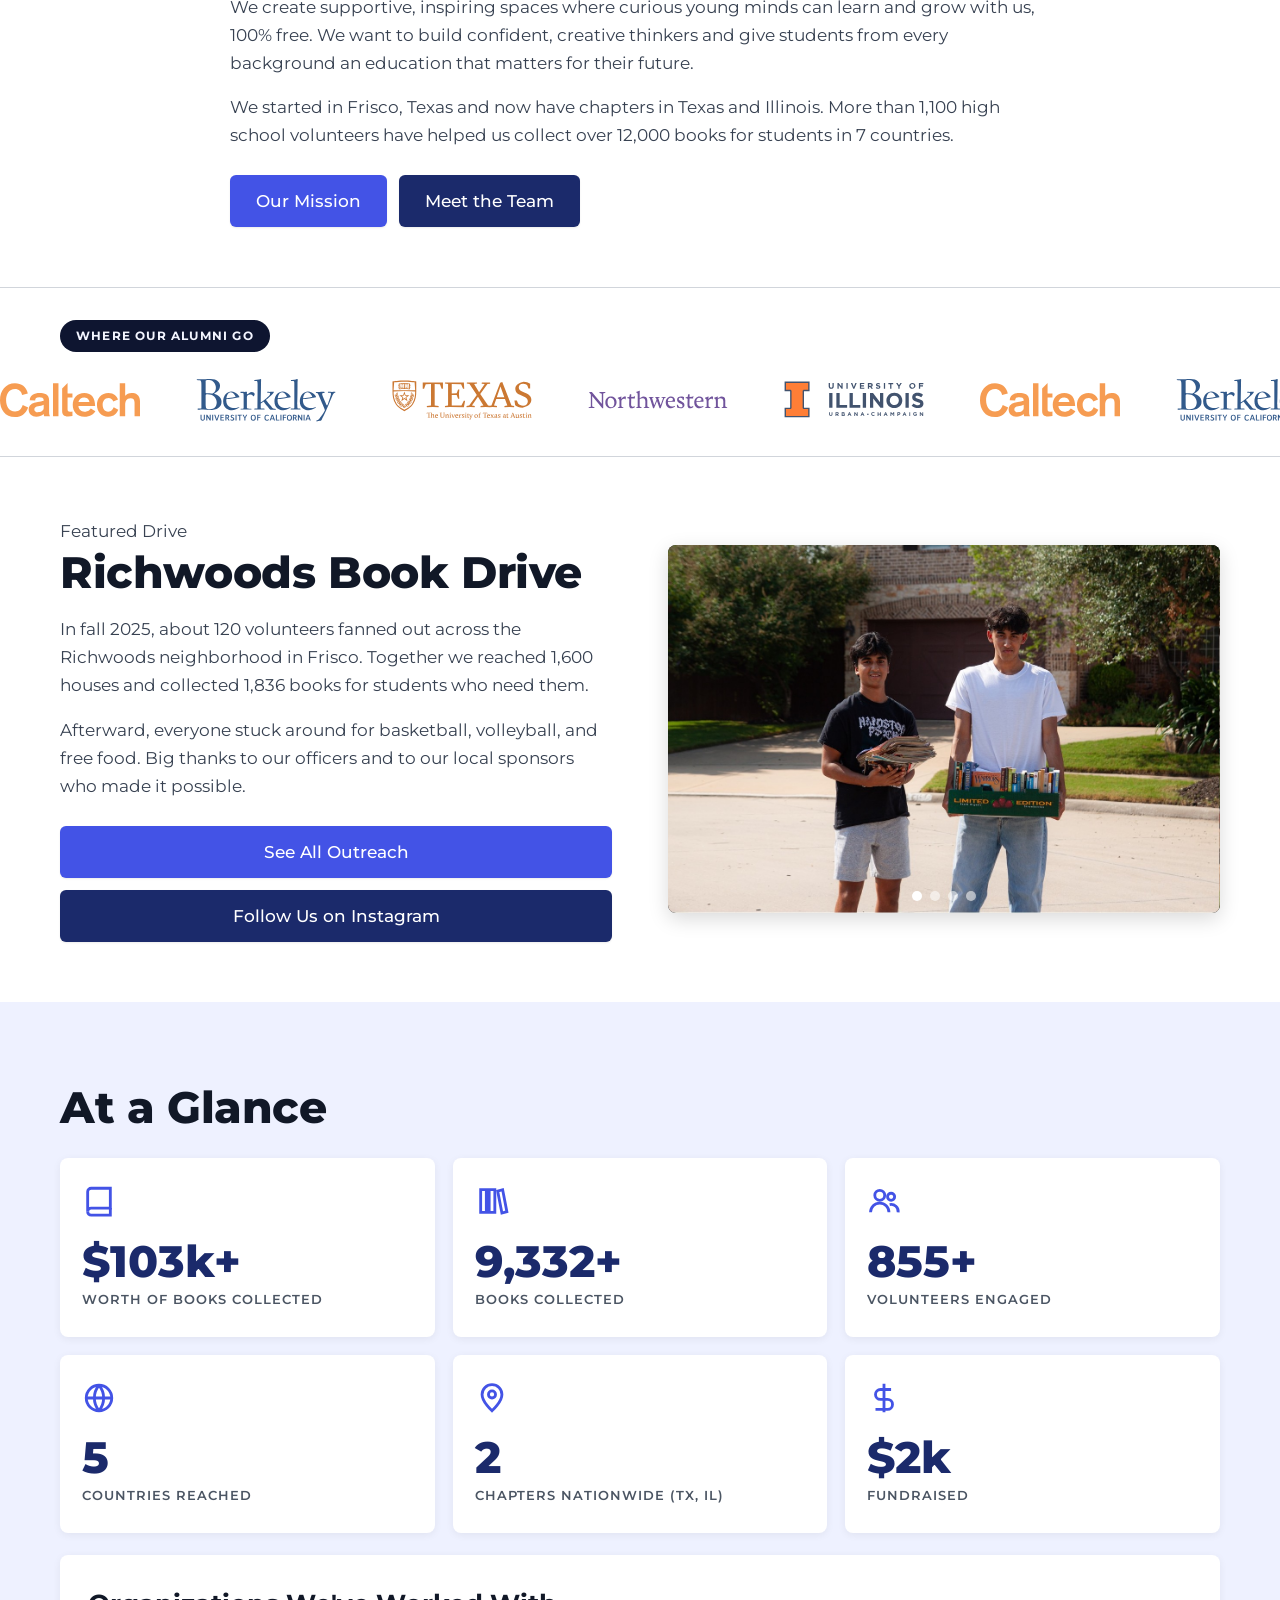
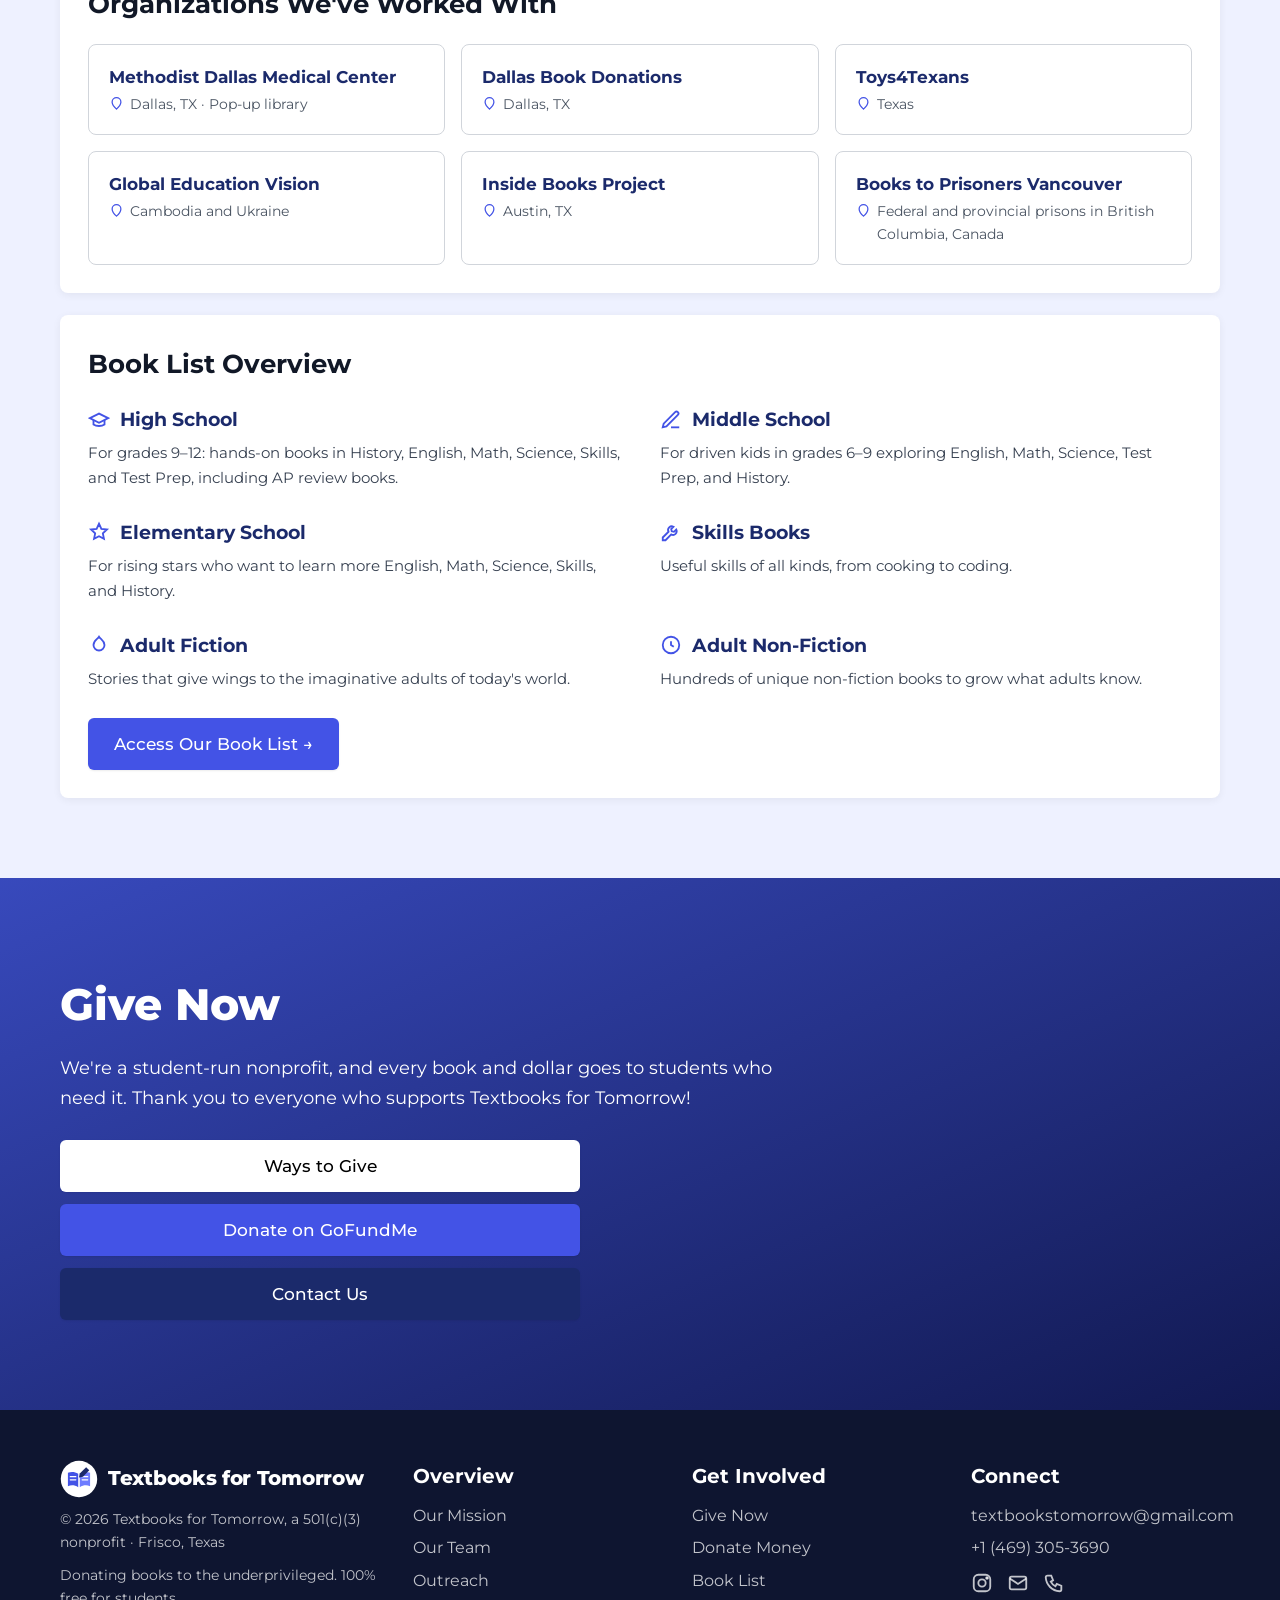
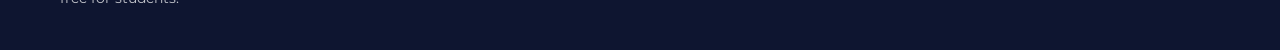
==== commit f4a661a8: "Remove dead space in What We Do Compact the four cards and make the SB 203 card fill the column heig" ====
--- a/index.html
+++ b/index.html
@@ -8,7 +8,7 @@
   <link rel="preconnect" href="https://fonts.googleapis.com">
   <link rel="preconnect" href="https://fonts.gstatic.com" crossorigin>
   <link href="https://fonts.googleapis.com/css2?family=Montserrat:wght@400;500;600;700;800&display=swap" rel="stylesheet">
-  <link rel="stylesheet" href="css/style.css?v=16">
+  <link rel="stylesheet" href="css/style.css?v=18">
   <link rel="icon" href="data:image/svg+xml,<svg xmlns='http://www.w3.org/2000/svg' viewBox='0 0 100 100'><text y='.9em' font-size='90'>📘</text></svg>">
 </head>
 <body data-page="home">
@@ -196,6 +196,6 @@
     </div>
   </section>
 
-  <script src="js/main.js?v=16"></script>
+  <script src="js/main.js?v=18"></script>
 </body>
 </html>
--- a/css/style.css
+++ b/css/style.css
@@ -374,3 +374,32 @@
   .bill-paper { margin: 6px 12px 12px 0; }
   .bill-wrap { padding: 12px 12px 14px 4px; }
 }
+
+/* What We Do: no dead space — compact cards, SB 203 card fills the column height */
+.wwd { align-items: stretch; gap: 28px; margin-top: 20px; }
+.wwd-cards { gap: 16px; }
+.wwd-cards .card img { height: 128px; }
+.wwd-cards .card .body { padding: 16px 18px 18px; }
+.wwd-cards .card h3 { font-size: 18px; margin-bottom: 6px; }
+.wwd-cards .card p { font-size: 13.5px; line-height: 1.55; }
+.wwd-cards .card .more { font-size: 15px; margin-top: 10px; }
+.bill-wrap { align-self: stretch; padding: 14px 10px 12px 4px; }
+.bill-card { display: flex; flex-direction: column; justify-content: center; padding: 38px 28px 28px; }
+.bill-row { flex-direction: column; text-align: center; gap: 30px; }
+.bill-paper { width: 170px; margin: 0 auto; }
+.bill-paper strong { font-size: 36px; }
+.bill-paper small { font-size: 9.5px; }
+.bill-paper em { font-size: 11px; }
+.bill-title { font-size: 30px; }
+.bill-sub { font-size: 15px; }
+.bill-text ul { max-width: 330px; margin-left: auto; margin-right: auto; text-align: left; font-size: 13.5px; }
+.bill-btn { margin-top: 20px; }
+@media (max-width: 1100px) { .wwd { gap: 30px; } .bill-wrap { align-self: auto; } }
+@media (max-width: 640px) { .wwd-cards .card img { height: 160px; } .bill-paper { margin: 0 auto 10px; } }
+.section { padding: 60px 0; }
+@media (min-width: 641px) and (max-width: 1100px) {
+  .bill-row { flex-direction: row; text-align: left; gap: 40px; justify-content: center; }
+  .bill-text { max-width: 420px; }
+  .bill-text ul { margin-left: 0; margin-right: 0; }
+  .bill-paper { margin: 0 12px 0 0; }
+}
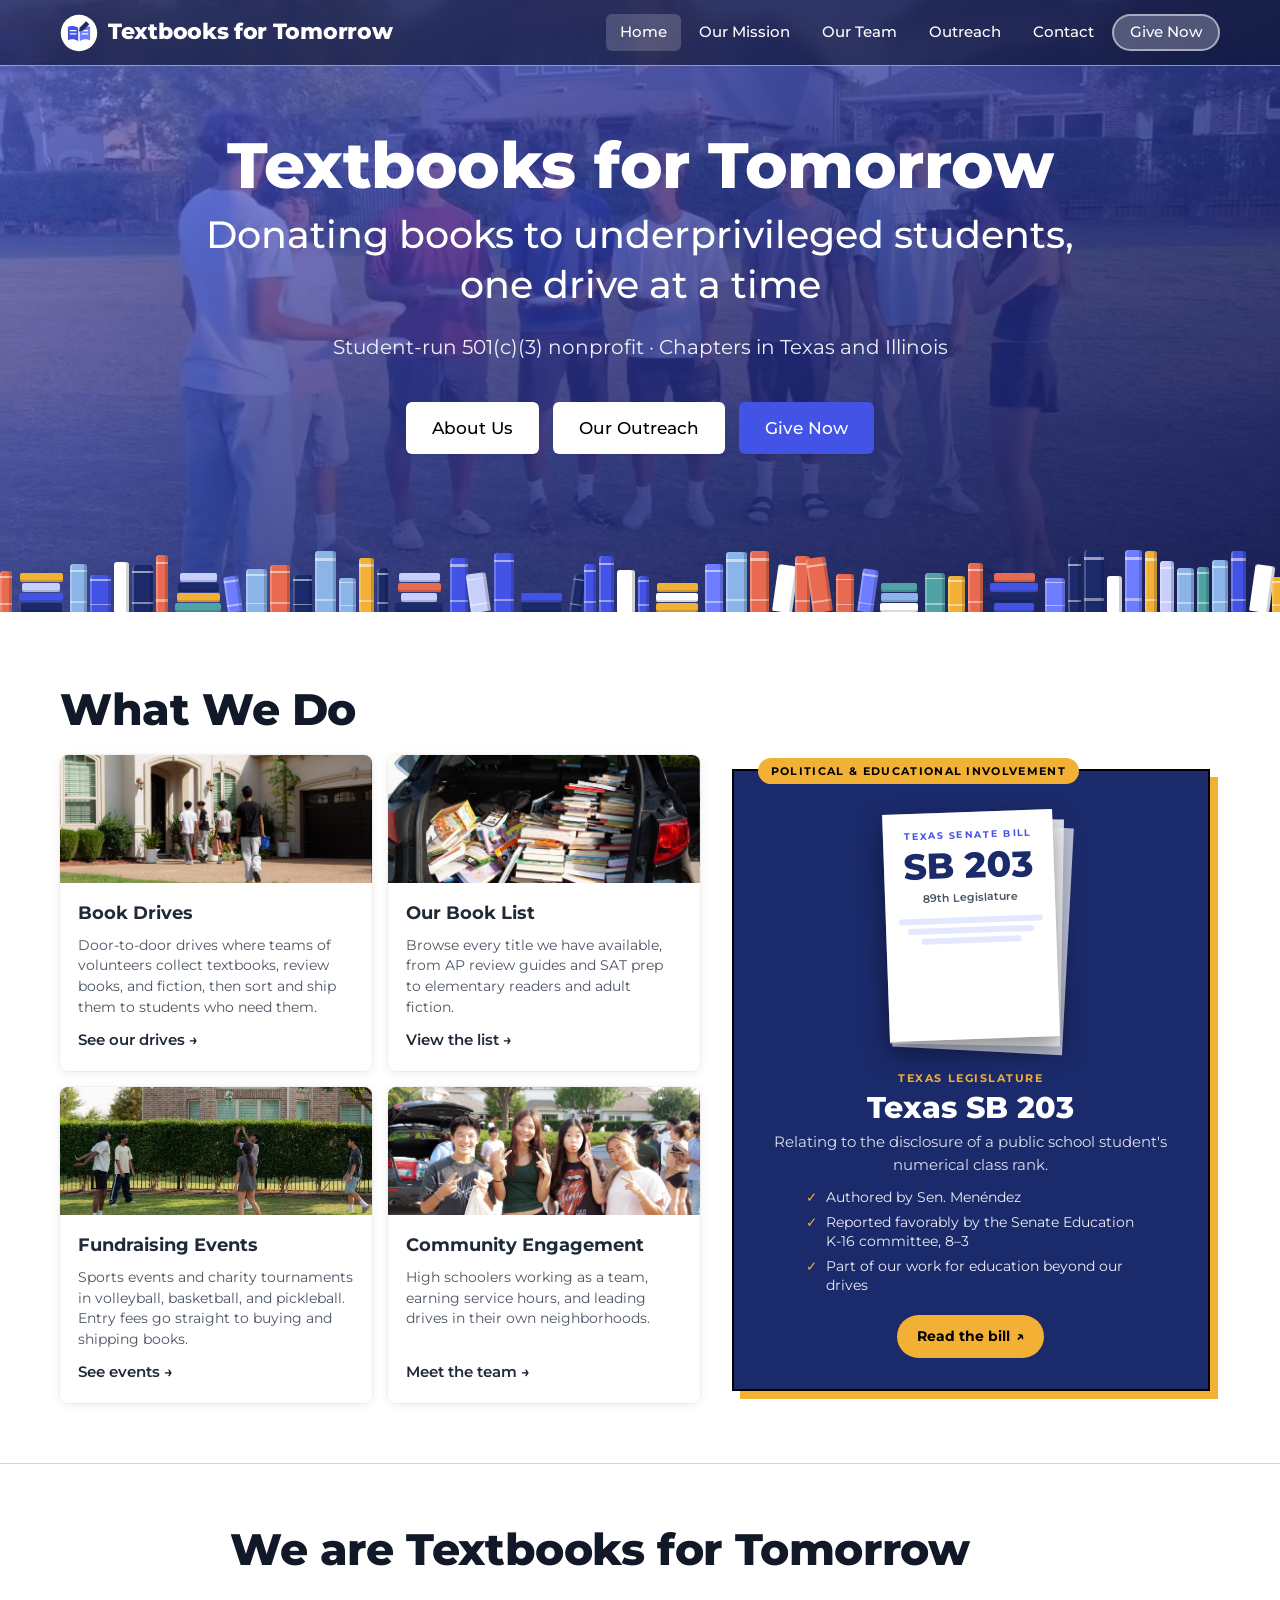
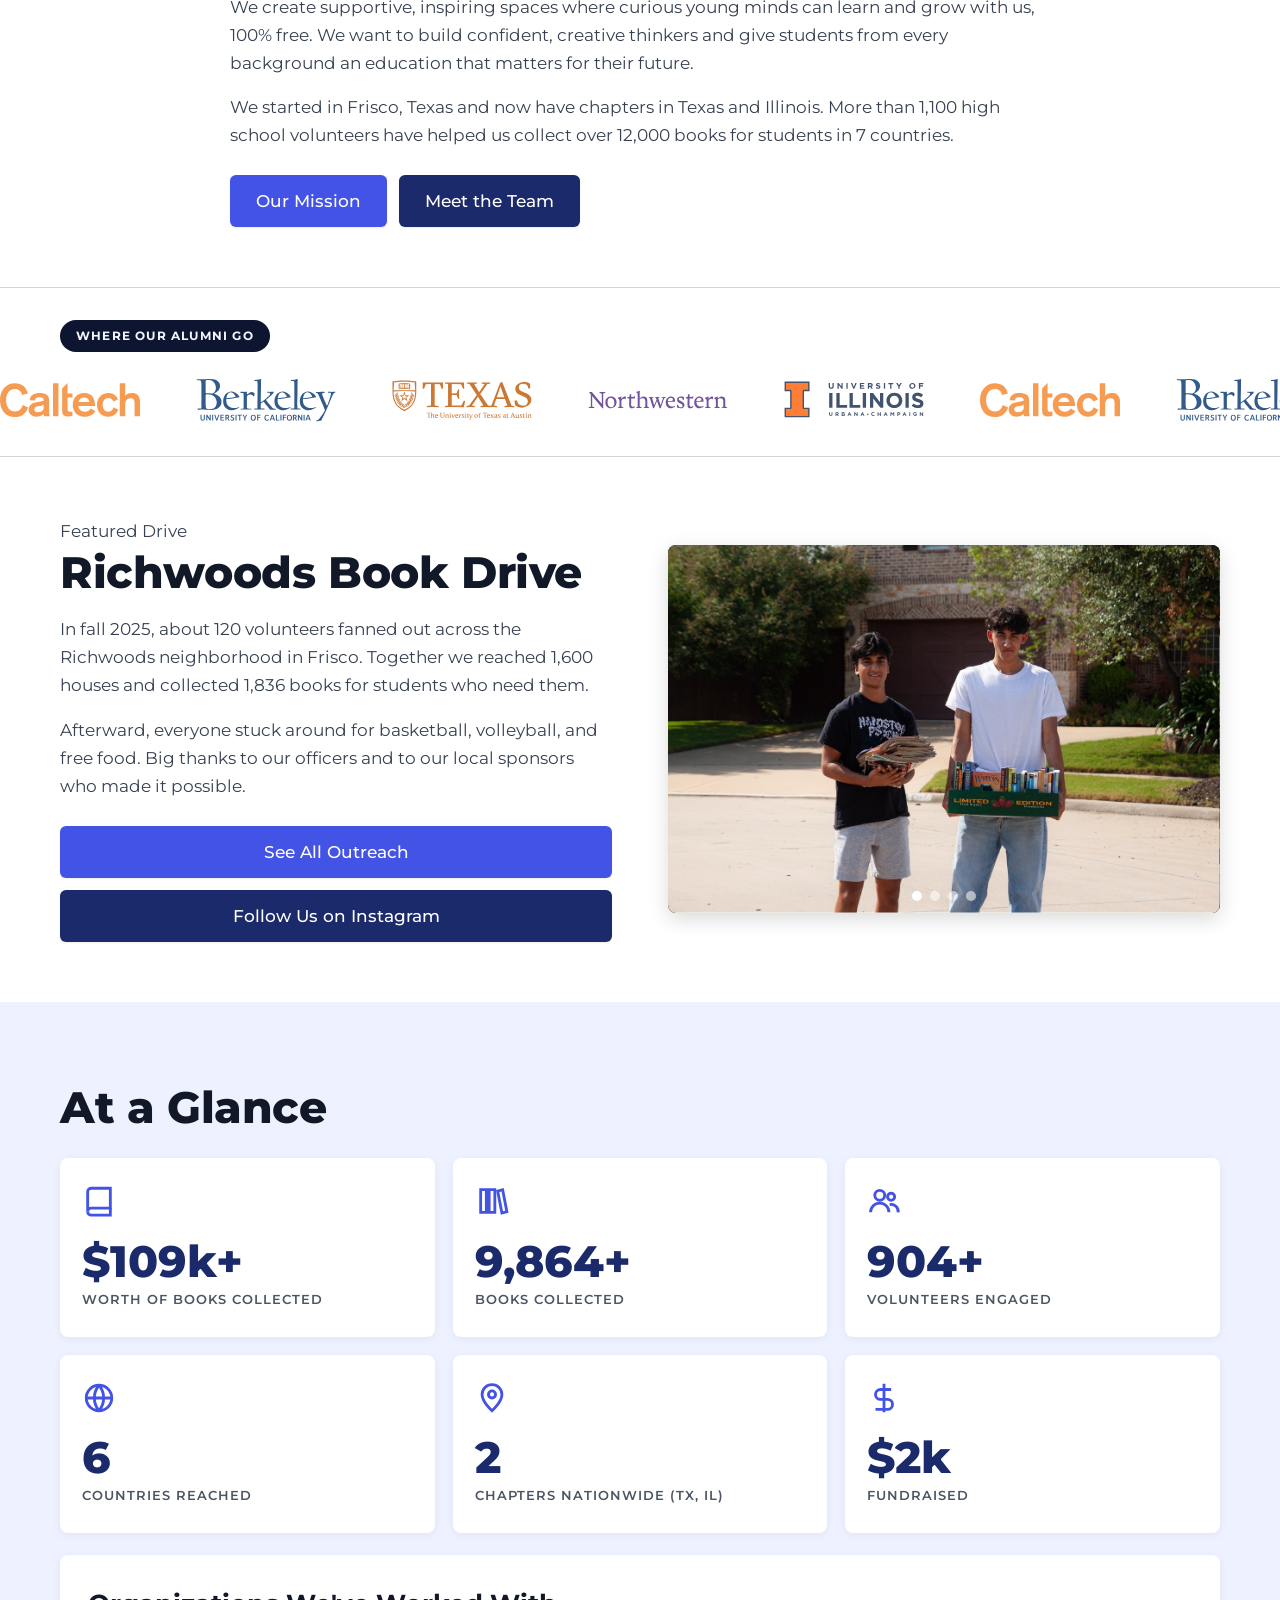
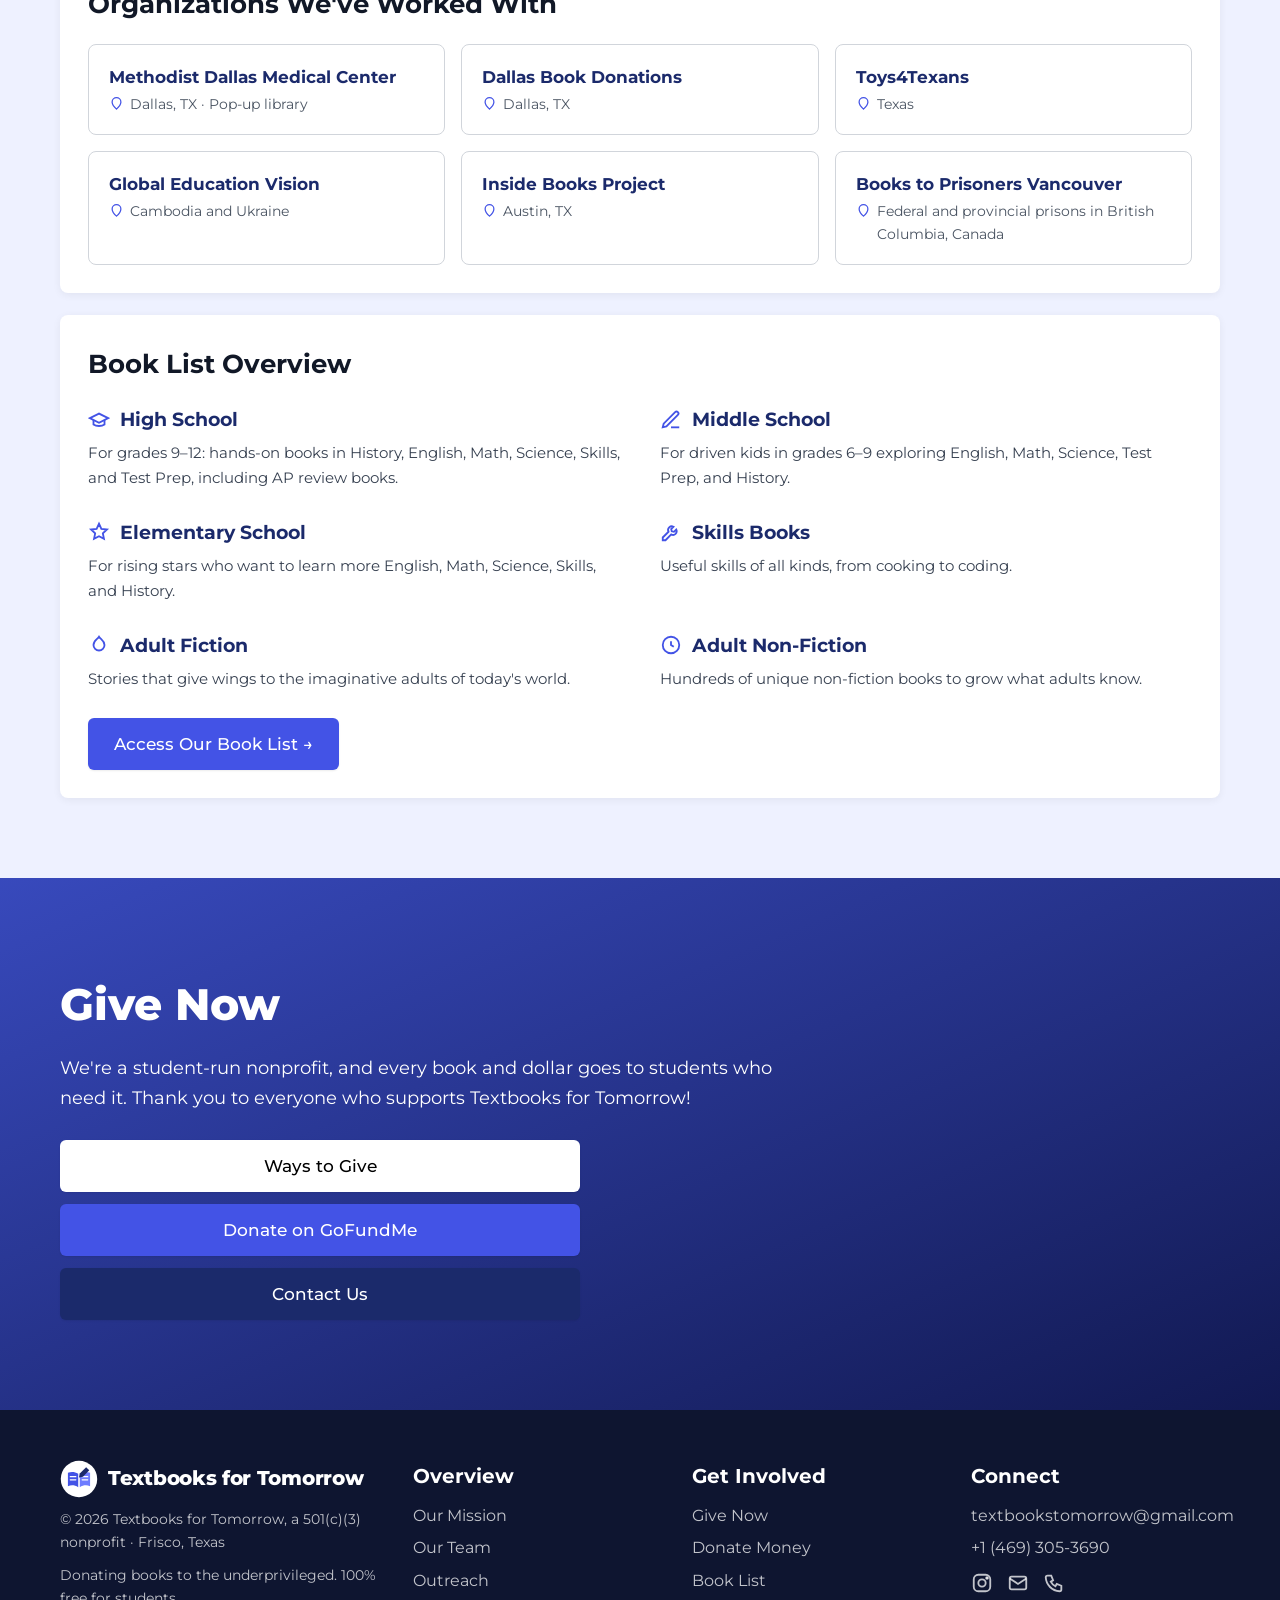
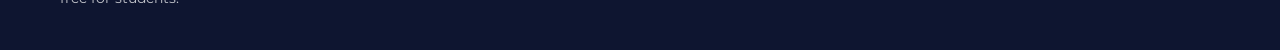
==== commit bd75ea4c: "Add Irene Sim as VP of Marketing Co-Authored-By: Claude Sonnet 5.5 <noreply@anthropic.com>" ====
--- a/index.html
+++ b/index.html
@@ -8,7 +8,7 @@
   <link rel="preconnect" href="https://fonts.googleapis.com">
   <link rel="preconnect" href="https://fonts.gstatic.com" crossorigin>
   <link href="https://fonts.googleapis.com/css2?family=Montserrat:wght@400;500;600;700;800&display=swap" rel="stylesheet">
-  <link rel="stylesheet" href="css/style.css?v=18">
+  <link rel="stylesheet" href="css/style.css?v=19">
   <link rel="icon" href="data:image/svg+xml,<svg xmlns='http://www.w3.org/2000/svg' viewBox='0 0 100 100'><text y='.9em' font-size='90'>📘</text></svg>">
 </head>
 <body data-page="home">
@@ -196,6 +196,6 @@
     </div>
   </section>
 
-  <script src="js/main.js?v=18"></script>
+  <script src="js/main.js?v=19"></script>
 </body>
 </html>
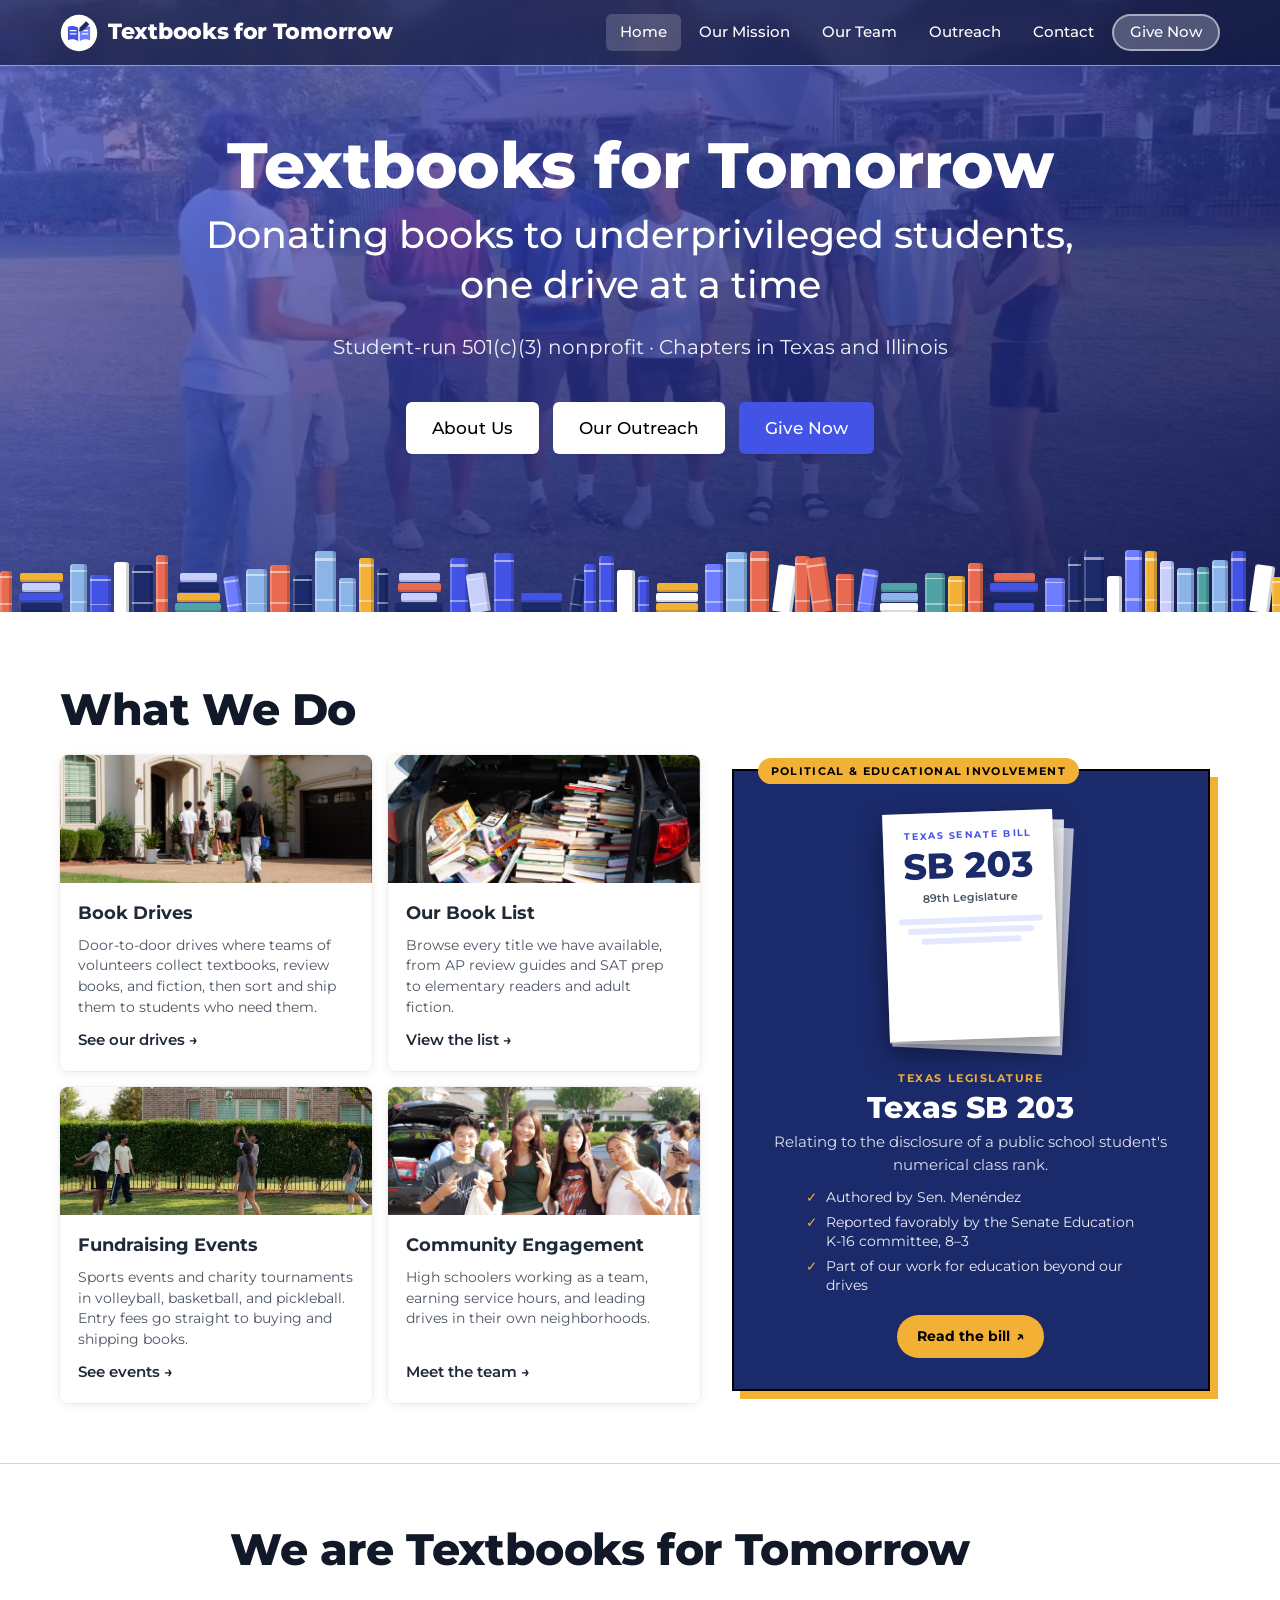
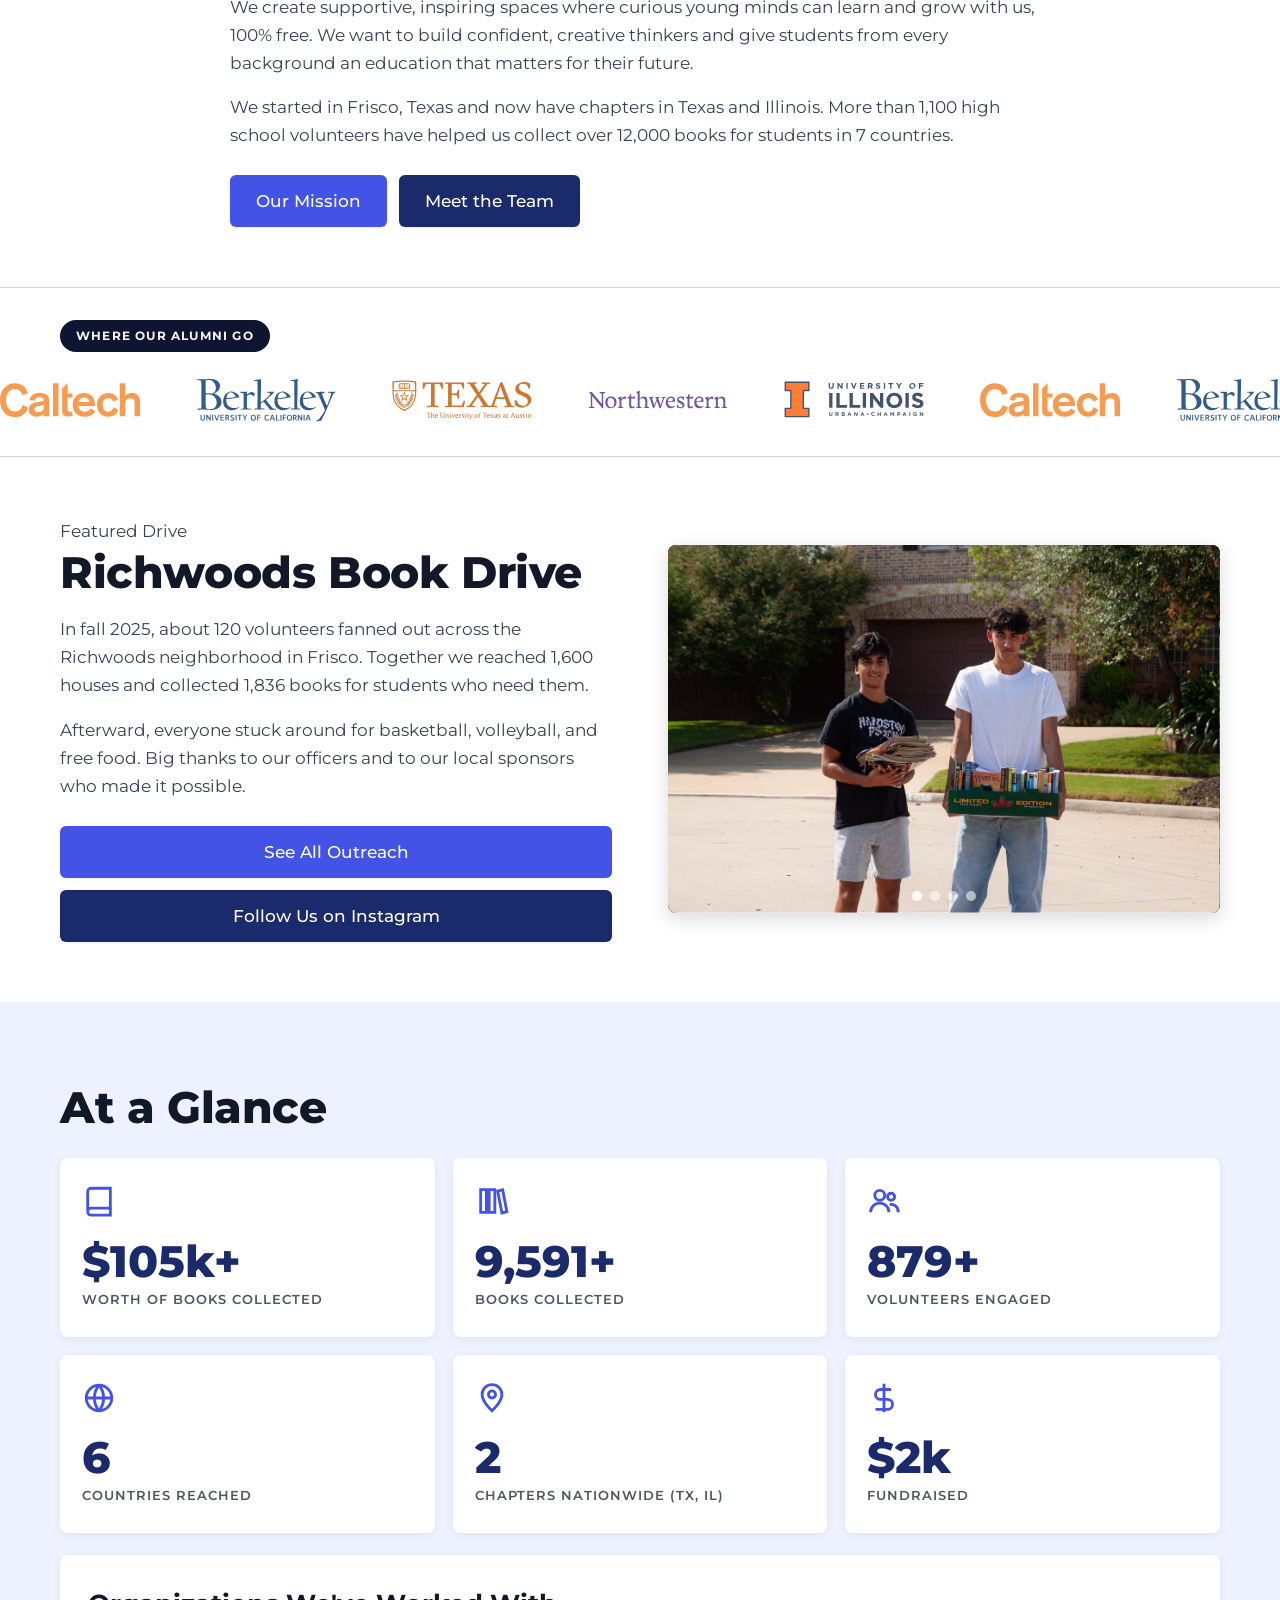
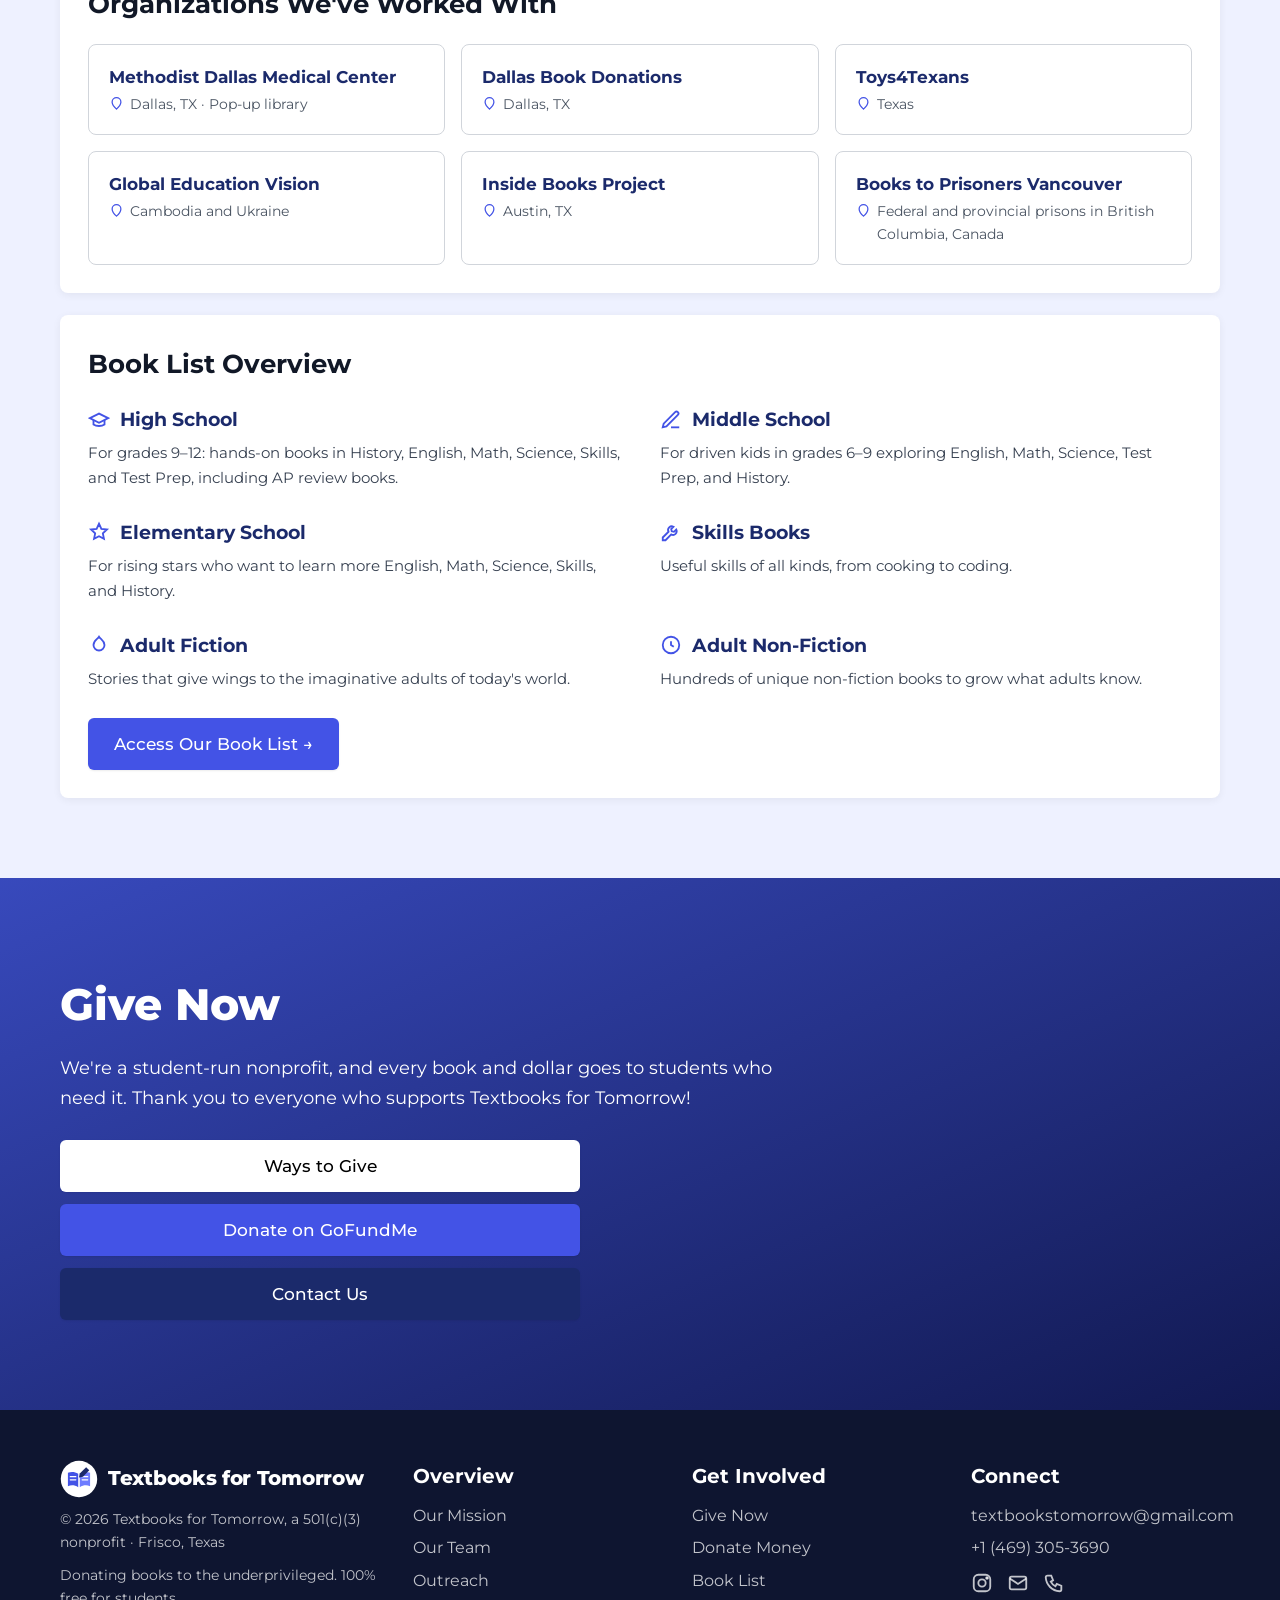
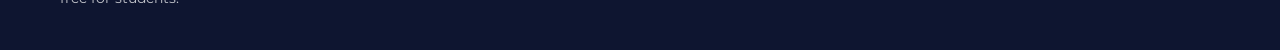
==== commit 19f7d7b0: "Add Irene Sim's photo to the Team page Co-Authored-By: Claude Sonnet 5.5 <noreply@anthropic.com>" ====
--- a/index.html
+++ b/index.html
@@ -8,7 +8,7 @@
   <link rel="preconnect" href="https://fonts.googleapis.com">
   <link rel="preconnect" href="https://fonts.gstatic.com" crossorigin>
   <link href="https://fonts.googleapis.com/css2?family=Montserrat:wght@400;500;600;700;800&display=swap" rel="stylesheet">
-  <link rel="stylesheet" href="css/style.css?v=19">
+  <link rel="stylesheet" href="css/style.css?v=20">
   <link rel="icon" href="data:image/svg+xml,<svg xmlns='http://www.w3.org/2000/svg' viewBox='0 0 100 100'><text y='.9em' font-size='90'>📘</text></svg>">
 </head>
 <body data-page="home">
@@ -196,6 +196,6 @@
     </div>
   </section>
 
-  <script src="js/main.js?v=19"></script>
+  <script src="js/main.js?v=20"></script>
 </body>
 </html>
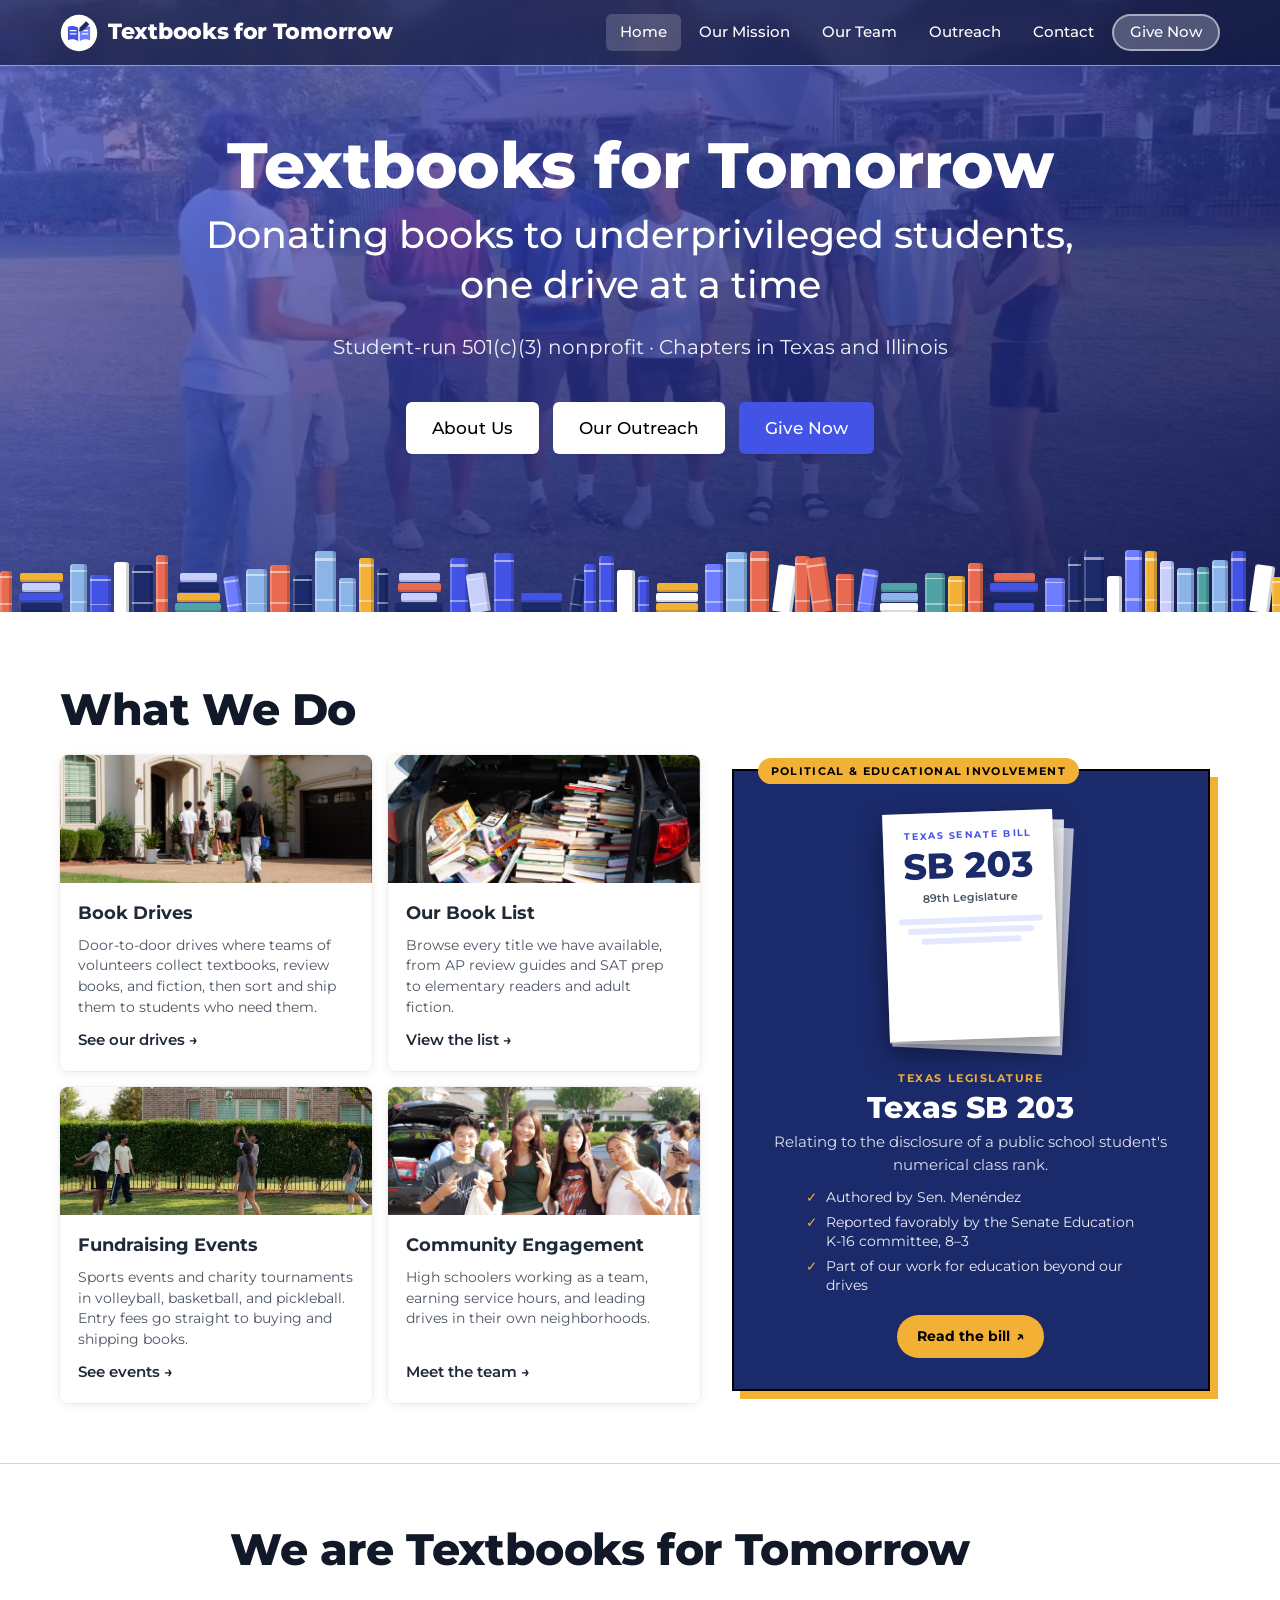
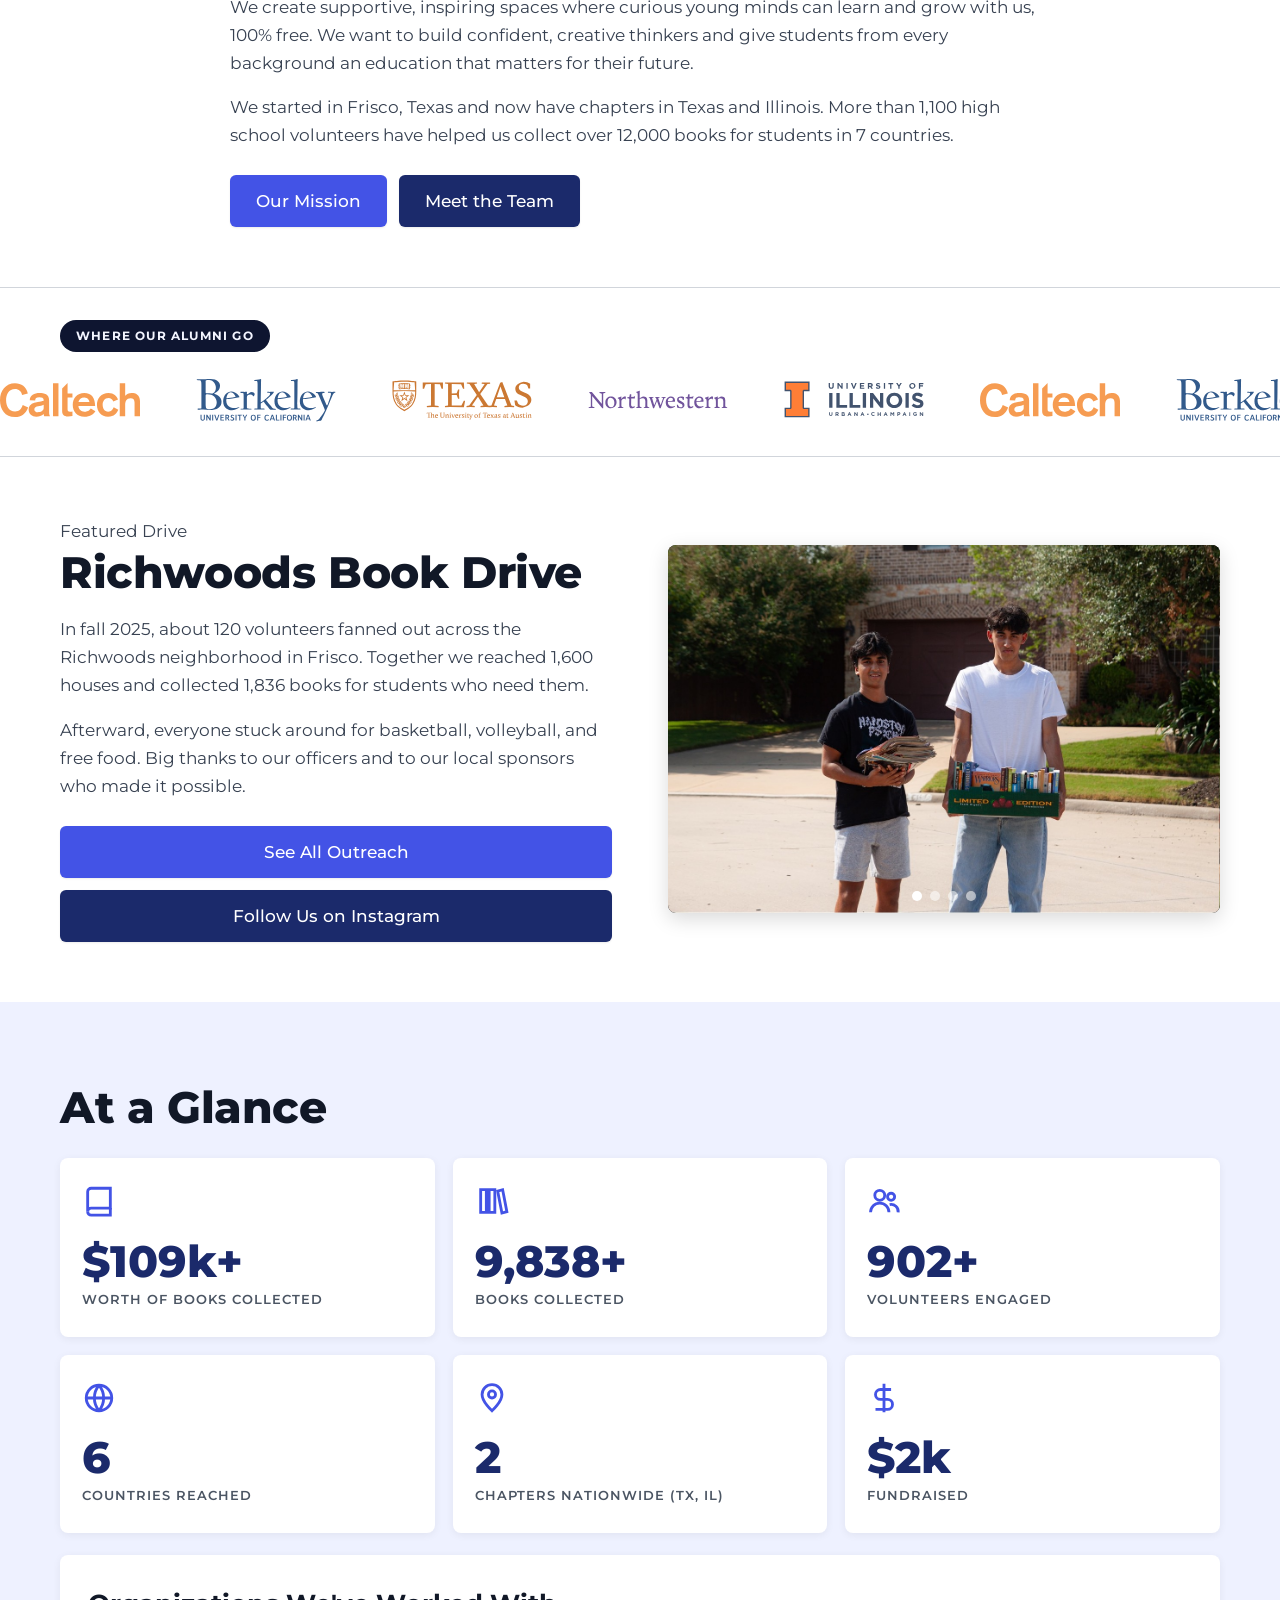
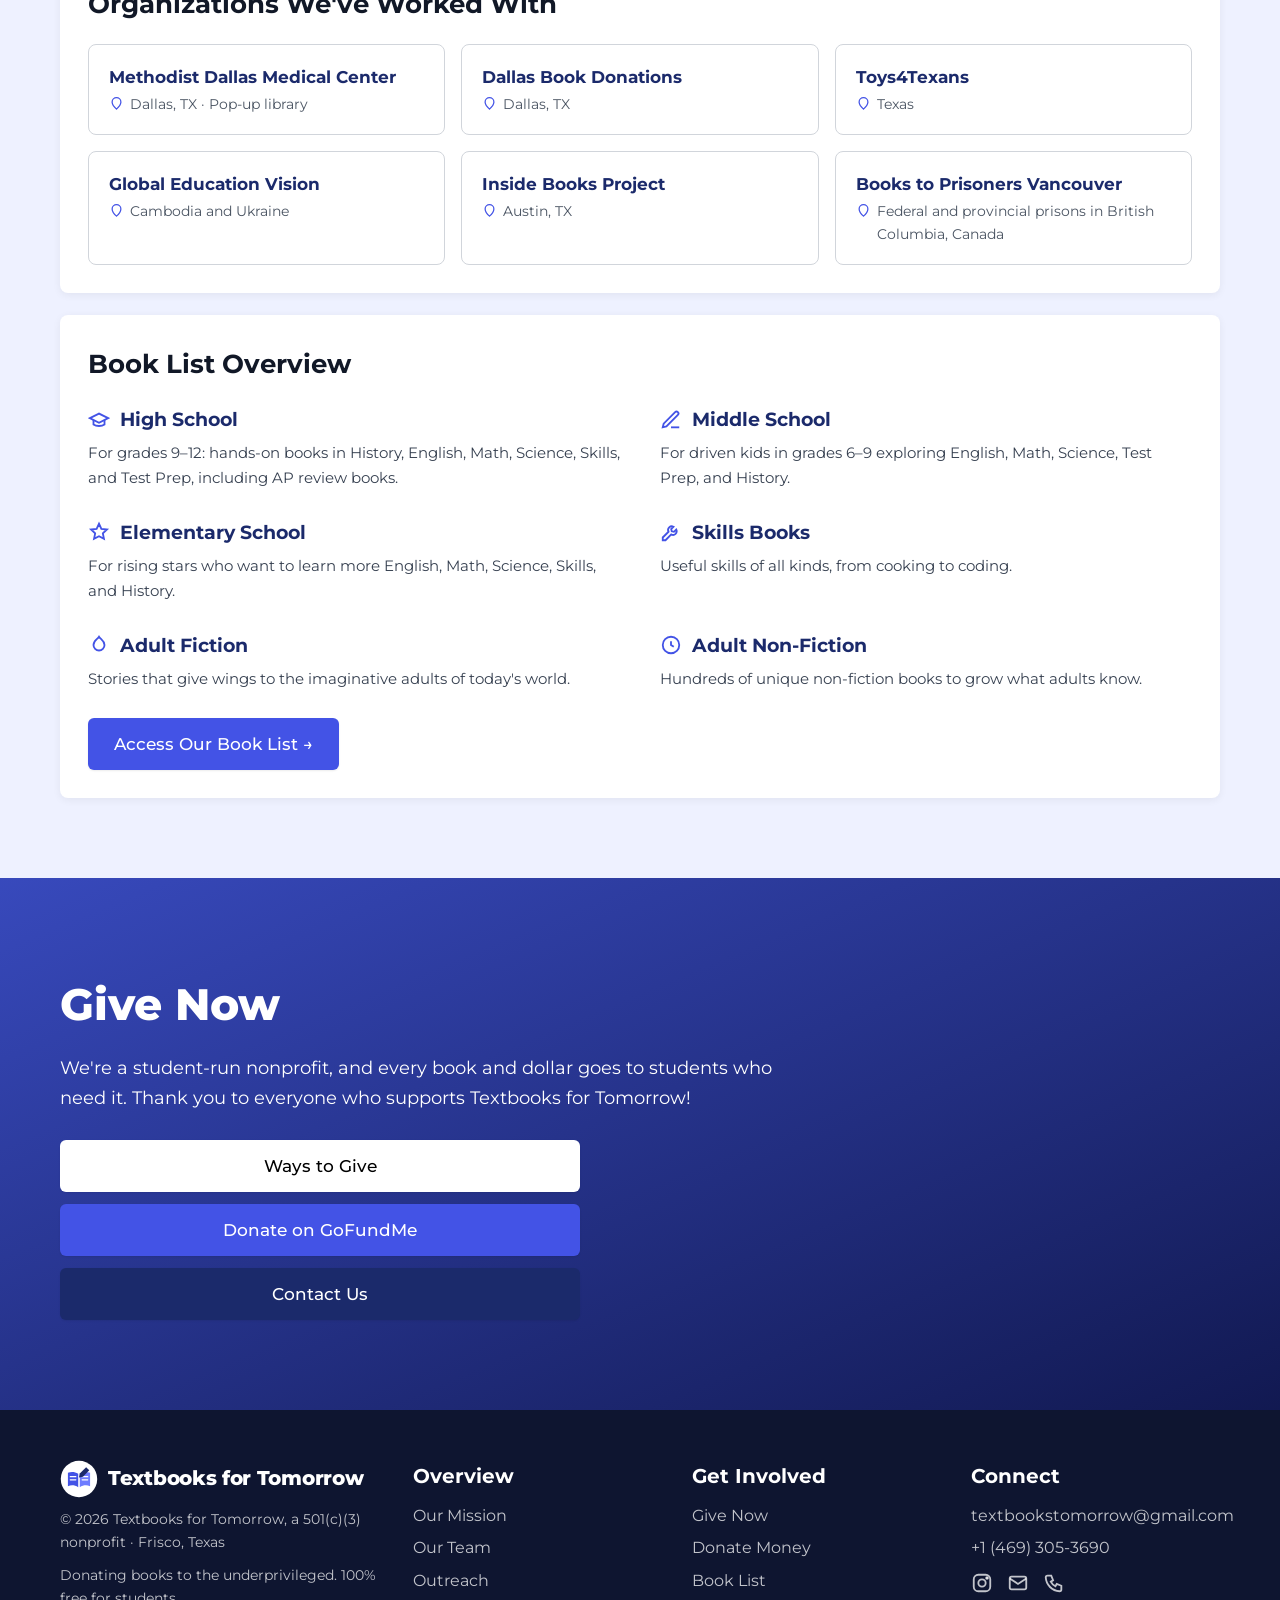
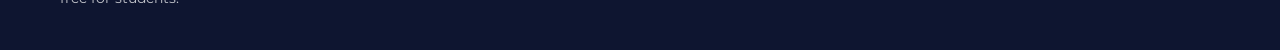
==== commit e950b476: "Tighten Raghav's photo crop to match the other officers Co-Authored-By: Claude Sonnet 5.5 <noreply@a" ====
--- a/index.html
+++ b/index.html
@@ -8,7 +8,7 @@
   <link rel="preconnect" href="https://fonts.googleapis.com">
   <link rel="preconnect" href="https://fonts.gstatic.com" crossorigin>
   <link href="https://fonts.googleapis.com/css2?family=Montserrat:wght@400;500;600;700;800&display=swap" rel="stylesheet">
-  <link rel="stylesheet" href="css/style.css?v=20">
+  <link rel="stylesheet" href="css/style.css?v=21">
   <link rel="icon" href="data:image/svg+xml,<svg xmlns='http://www.w3.org/2000/svg' viewBox='0 0 100 100'><text y='.9em' font-size='90'>📘</text></svg>">
 </head>
 <body data-page="home">
@@ -196,6 +196,6 @@
     </div>
   </section>
 
-  <script src="js/main.js?v=20"></script>
+  <script src="js/main.js?v=21"></script>
 </body>
 </html>
